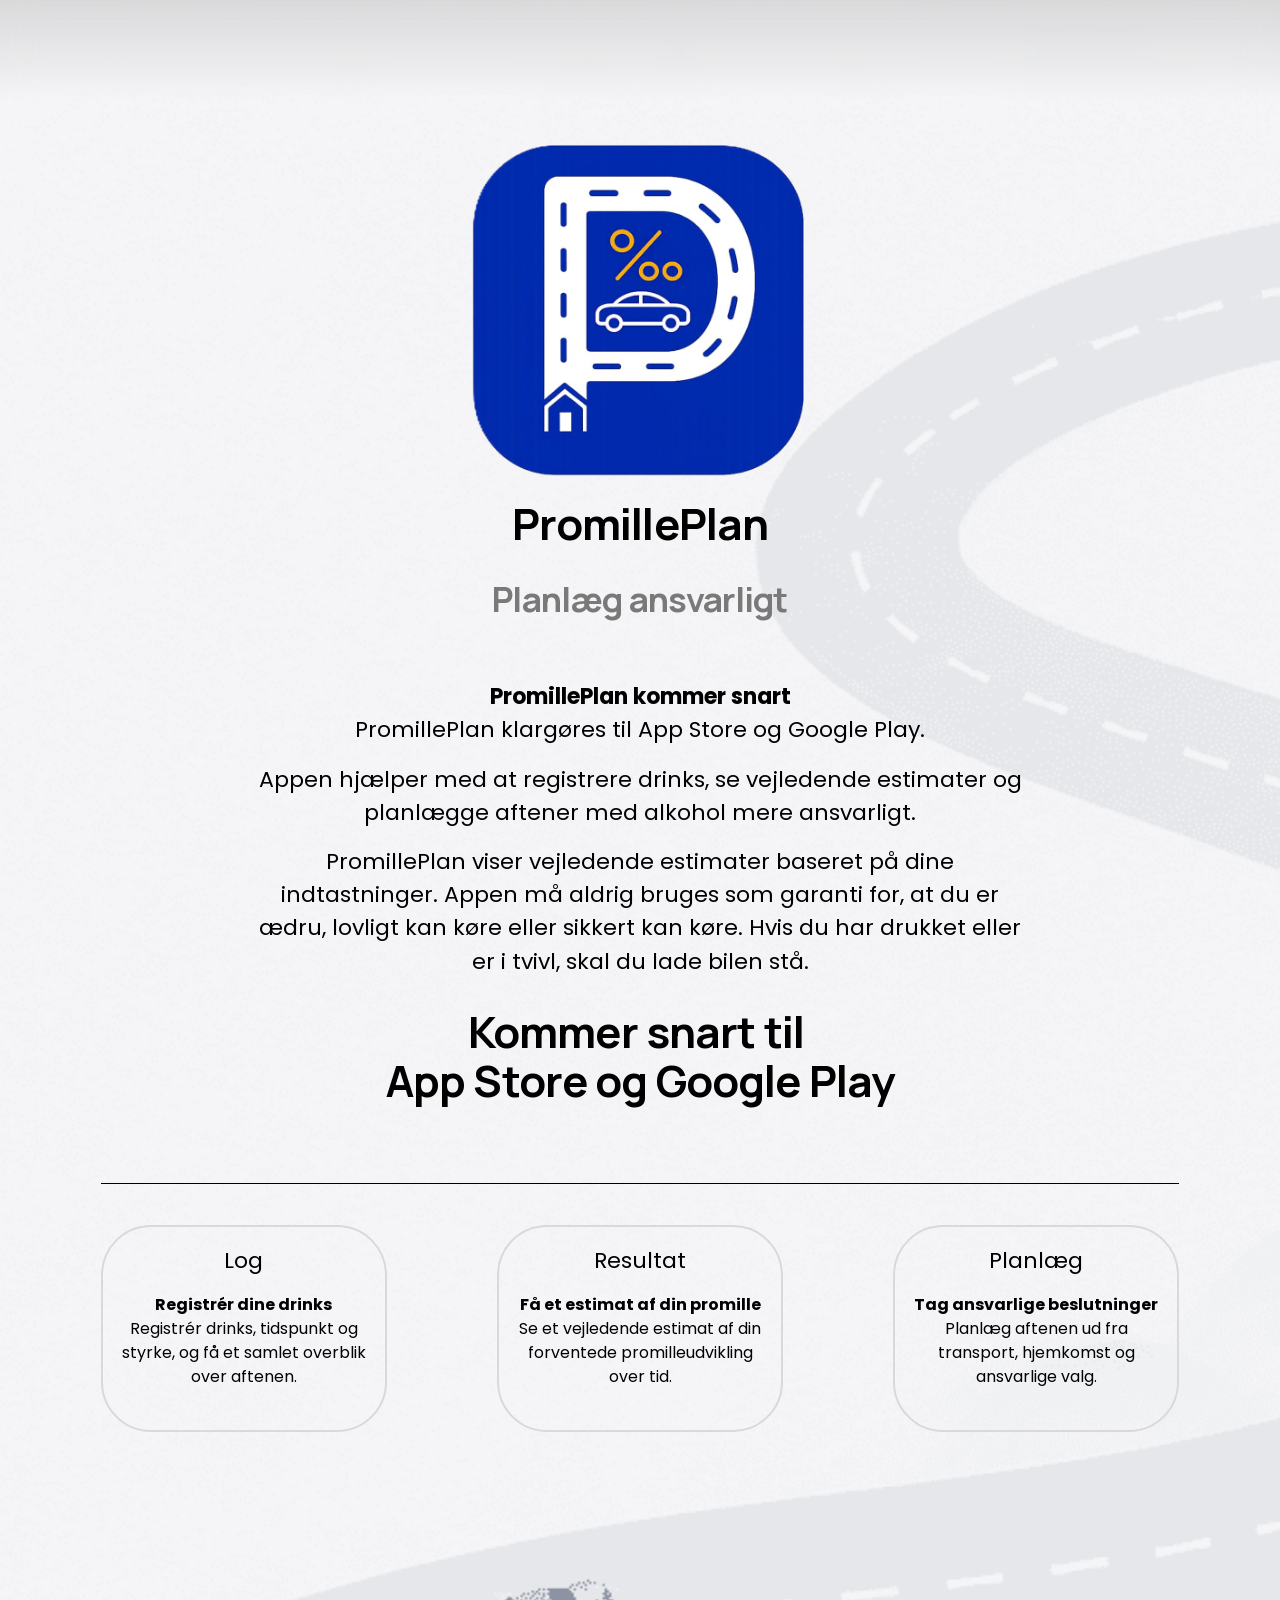
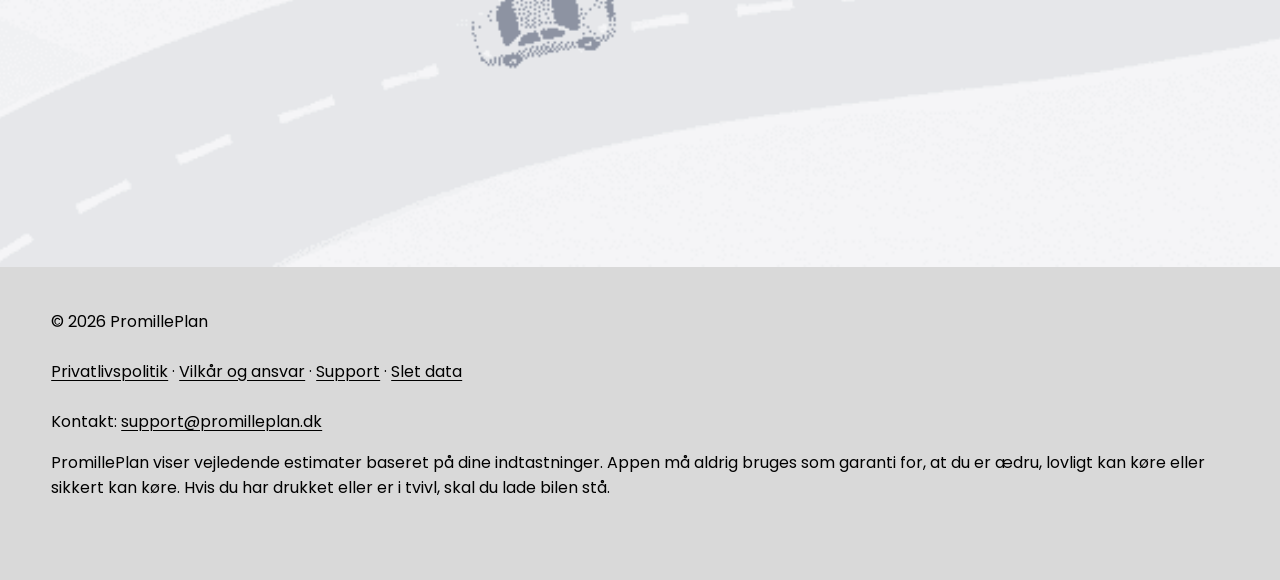
==== forside/index.html @ d54e52dd "Statisk kopi af promilleplan.dk (Squarespace) til GitHub Pages Co-Authored-By: Claude Sonnet 5 <nore" ====
<!doctype html>
<html xmlns:og="http://opengraphprotocol.org/schema/" xmlns:fb="http://www.facebook.com/2008/fbml" lang="da-DK"  >
  <head>
    <meta http-equiv="X-UA-Compatible" content="IE=edge,chrome=1">
    <meta name="viewport" content="width=device-width, initial-scale=1">
    <!-- This is Squarespace. --><!-- calliope-icosahedron-nxax -->
<base href="">
<meta charset="utf-8" />
<title>PromillePlan</title>
<meta http-equiv="Accept-CH" content="Sec-CH-UA-Platform-Version, Sec-CH-UA-Model" /><link rel="icon" type="image/x-icon" media="(prefers-color-scheme: light)" href="../assets/images.squarespace-cdn.com/content/v1/6a412da65e159f7821be92b2/8ec308a2-b06e-42ce-bbc1-3243c760736d/favicon.ico"/>
<link rel="icon" type="image/x-icon" media="(prefers-color-scheme: dark)" href="../assets/images.squarespace-cdn.com/content/v1/6a412da65e159f7821be92b2/ee62ee7a-fdd7-45d1-b3bc-fefd4c11fba3/favicon.ico"/>
<link rel="canonical" href="https://promilleplan.dk"/>
<meta property="og:site_name" content="PromillePlan"/>
<meta property="og:title" content="PromillePlan"/>
<meta property="og:url" content="https://promilleplan.dk"/>
<meta property="og:type" content="website"/>
<meta property="og:image" content="../assets/static1.squarespace.com/static/6a412da65e159f7821be92b2/t/6a4bfb778d2fcd29fa2333ba/1783364471261/d97d319b-d6d3-41fd-9373-8e34f8f935ba__format-1500w.jpeg"/>
<meta property="og:image:width" content="1500"/>
<meta property="og:image:height" content="1000"/>
<meta itemprop="name" content="PromillePlan"/>
<meta itemprop="url" content="https://promilleplan.dk"/>
<meta itemprop="thumbnailUrl" content="../assets/static1.squarespace.com/static/6a412da65e159f7821be92b2/t/6a4bfb778d2fcd29fa2333ba/1783364471261/d97d319b-d6d3-41fd-9373-8e34f8f935ba__format-1500w.jpeg"/>
<link rel="image_src" href="../assets/static1.squarespace.com/static/6a412da65e159f7821be92b2/t/6a4bfb778d2fcd29fa2333ba/1783364471261/d97d319b-d6d3-41fd-9373-8e34f8f935ba__format-1500w.jpeg" />
<meta itemprop="image" content="../assets/static1.squarespace.com/static/6a412da65e159f7821be92b2/t/6a4bfb778d2fcd29fa2333ba/1783364471261/d97d319b-d6d3-41fd-9373-8e34f8f935ba__format-1500w.jpeg"/>
<meta name="twitter:title" content="PromillePlan"/>
<meta name="twitter:image" content="../assets/static1.squarespace.com/static/6a412da65e159f7821be92b2/t/6a4bfb778d2fcd29fa2333ba/1783364471261/d97d319b-d6d3-41fd-9373-8e34f8f935ba__format-1500w.jpeg"/>
<meta name="twitter:url" content="https://promilleplan.dk"/>
<meta name="twitter:card" content="summary"/>
<meta name="description" content="" />
<link rel="preconnect" href="https://images.squarespace-cdn.com">
<link rel="preconnect" href="https://file.squarespace-cdn.com" crossorigin>
<style data-sqsp-font-ids="6a3139e4691a2d058d1a1be6,6a3137d3494e3c6626e63abc">
/* latin-ext */
@font-face {
  font-family: 'Poppins';
  font-style: italic;
  font-weight: 400;
  font-display: swap;
  src: url('../assets/file.squarespace-cdn.com/content/v2/namespaces/fonts/libraries/sqsp/assets/28866714-3a03-4fde-b82e-bcffd944752e/latin-ext.woff2') format('woff2');
  unicode-range: U+0100-02BA, U+02BD-02C5, U+02C7-02CC, U+02CE-02D7, U+02DD-02FF, U+0304, U+0308, U+0329, U+1D00-1DBF, U+1E00-1E9F, U+1EF2-1EFF, U+2020, U+20A0-20AB, U+20AD-20C0, U+2113, U+2C60-2C7F, U+A720-A7FF;
}
/* latin */
@font-face {
  font-family: 'Poppins';
  font-style: italic;
  font-weight: 400;
  font-display: swap;
  src: url('../assets/file.squarespace-cdn.com/content/v2/namespaces/fonts/libraries/sqsp/assets/ab6b1da4-72e3-4abf-a176-e7a8a24b53d1/latin.woff2') format('woff2');
  unicode-range: U+0000-00FF, U+0131, U+0152-0153, U+02BB-02BC, U+02C6, U+02DA, U+02DC, U+0304, U+0308, U+0329, U+2000-206F, U+20AC, U+2122, U+2191, U+2193, U+2212, U+2215, U+FEFF, U+FFFD;
}
/* devanagari */
@font-face {
  font-family: 'Poppins';
  font-style: italic;
  font-weight: 400;
  font-display: swap;
  src: url('../assets/file.squarespace-cdn.com/content/v2/namespaces/fonts/libraries/sqsp/assets/7d30df3b-ed0a-4cdd-824a-b3c7e5e49f0d/devanagari.woff2') format('woff2');
  unicode-range: U+0900-097F, U+1CD0-1CF9, U+200C-200D, U+20A8, U+20B9, U+20F0, U+25CC, U+A830-A839, U+A8E0-A8FF, U+11B00-11B09;
}
/* latin-ext */
@font-face {
  font-family: 'Poppins';
  font-style: normal;
  font-weight: 400;
  font-display: swap;
  src: url('../assets/file.squarespace-cdn.com/content/v2/namespaces/fonts/libraries/sqsp/assets/d03c0883-8248-47bf-9fa3-437f8474b0b7/latin-ext.woff2') format('woff2');
  unicode-range: U+0100-02BA, U+02BD-02C5, U+02C7-02CC, U+02CE-02D7, U+02DD-02FF, U+0304, U+0308, U+0329, U+1D00-1DBF, U+1E00-1E9F, U+1EF2-1EFF, U+2020, U+20A0-20AB, U+20AD-20C0, U+2113, U+2C60-2C7F, U+A720-A7FF;
}
/* latin */
@font-face {
  font-family: 'Poppins';
  font-style: normal;
  font-weight: 400;
  font-display: swap;
  src: url('../assets/file.squarespace-cdn.com/content/v2/namespaces/fonts/libraries/sqsp/assets/da0c3c0d-458f-46e2-9c64-bac004d4e8c1/latin.woff2') format('woff2');
  unicode-range: U+0000-00FF, U+0131, U+0152-0153, U+02BB-02BC, U+02C6, U+02DA, U+02DC, U+0304, U+0308, U+0329, U+2000-206F, U+20AC, U+2122, U+2191, U+2193, U+2212, U+2215, U+FEFF, U+FFFD;
}
/* devanagari */
@font-face {
  font-family: 'Poppins';
  font-style: normal;
  font-weight: 400;
  font-display: swap;
  src: url('../assets/file.squarespace-cdn.com/content/v2/namespaces/fonts/libraries/sqsp/assets/7050a57e-968a-4317-a487-11e4374878d9/devanagari.woff2') format('woff2');
  unicode-range: U+0900-097F, U+1CD0-1CF9, U+200C-200D, U+20A8, U+20B9, U+20F0, U+25CC, U+A830-A839, U+A8E0-A8FF, U+11B00-11B09;
}
/* latin */
@font-face {
  font-family: 'Manrope';
  font-style: normal;
  font-weight: 500;
  font-display: swap;
  src: url('../assets/file.squarespace-cdn.com/content/v2/namespaces/fonts/libraries/sqsp/assets/01320e30-4bf6-4eca-8ac6-768b9927c6a9/latin.woff2') format('woff2');
  unicode-range: U+0000-00FF, U+0131, U+0152-0153, U+02BB-02BC, U+02C6, U+02DA, U+02DC, U+0304, U+0308, U+0329, U+2000-206F, U+20AC, U+2122, U+2191, U+2193, U+2212, U+2215, U+FEFF, U+FFFD;
}
/* vietnamese */
@font-face {
  font-family: 'Manrope';
  font-style: normal;
  font-weight: 500;
  font-display: swap;
  src: url('../assets/file.squarespace-cdn.com/content/v2/namespaces/fonts/libraries/sqsp/assets/c240fcf3-5690-4097-9cd6-2295e481d559/vietnamese.woff2') format('woff2');
  unicode-range: U+0102-0103, U+0110-0111, U+0128-0129, U+0168-0169, U+01A0-01A1, U+01AF-01B0, U+0300-0301, U+0303-0304, U+0308-0309, U+0323, U+0329, U+1EA0-1EF9, U+20AB;
}
/* cyrillic-ext */
@font-face {
  font-family: 'Manrope';
  font-style: normal;
  font-weight: 500;
  font-display: swap;
  src: url('../assets/file.squarespace-cdn.com/content/v2/namespaces/fonts/libraries/sqsp/assets/09a2c607-fe28-425b-aa2d-9a7b64daff39/cyrillic-ext.woff2') format('woff2');
  unicode-range: U+0460-052F, U+1C80-1C8A, U+20B4, U+2DE0-2DFF, U+A640-A69F, U+FE2E-FE2F;
}
/* greek */
@font-face {
  font-family: 'Manrope';
  font-style: normal;
  font-weight: 500;
  font-display: swap;
  src: url('../assets/file.squarespace-cdn.com/content/v2/namespaces/fonts/libraries/sqsp/assets/58939b86-e6d5-481e-a361-5e62b8be01c1/greek.woff2') format('woff2');
  unicode-range: U+0370-0377, U+037A-037F, U+0384-038A, U+038C, U+038E-03A1, U+03A3-03FF;
}
/* cyrillic */
@font-face {
  font-family: 'Manrope';
  font-style: normal;
  font-weight: 500;
  font-display: swap;
  src: url('../assets/file.squarespace-cdn.com/content/v2/namespaces/fonts/libraries/sqsp/assets/494faa42-b773-4ba6-9b8d-9b37842713ca/cyrillic.woff2') format('woff2');
  unicode-range: U+0301, U+0400-045F, U+0490-0491, U+04B0-04B1, U+2116;
}
/* latin-ext */
@font-face {
  font-family: 'Manrope';
  font-style: normal;
  font-weight: 500;
  font-display: swap;
  src: url('../assets/file.squarespace-cdn.com/content/v2/namespaces/fonts/libraries/sqsp/assets/0d5f4812-4d7d-4576-9468-aaee1fd4be34/latin-ext.woff2') format('woff2');
  unicode-range: U+0100-02BA, U+02BD-02C5, U+02C7-02CC, U+02CE-02D7, U+02DD-02FF, U+0304, U+0308, U+0329, U+1D00-1DBF, U+1E00-1E9F, U+1EF2-1EFF, U+2020, U+20A0-20AB, U+20AD-20C0, U+2113, U+2C60-2C7F, U+A720-A7FF;
}
/* latin */
@font-face {
  font-family: 'Poppins';
  font-style: normal;
  font-weight: 700;
  font-display: swap;
  src: url('../assets/file.squarespace-cdn.com/content/v2/namespaces/fonts/libraries/sqsp/assets/95402d3d-cf4f-4ff3-b652-fa1bddbe79de/latin.woff2') format('woff2');
  unicode-range: U+0000-00FF, U+0131, U+0152-0153, U+02BB-02BC, U+02C6, U+02DA, U+02DC, U+0304, U+0308, U+0329, U+2000-206F, U+20AC, U+2122, U+2191, U+2193, U+2212, U+2215, U+FEFF, U+FFFD;
}
/* devanagari */
@font-face {
  font-family: 'Poppins';
  font-style: normal;
  font-weight: 700;
  font-display: swap;
  src: url('../assets/file.squarespace-cdn.com/content/v2/namespaces/fonts/libraries/sqsp/assets/31f2dfaf-de1e-40ab-ac18-8641e6ac98d0/devanagari.woff2') format('woff2');
  unicode-range: U+0900-097F, U+1CD0-1CF9, U+200C-200D, U+20A8, U+20B9, U+20F0, U+25CC, U+A830-A839, U+A8E0-A8FF, U+11B00-11B09;
}
/* latin-ext */
@font-face {
  font-family: 'Poppins';
  font-style: normal;
  font-weight: 700;
  font-display: swap;
  src: url('../assets/file.squarespace-cdn.com/content/v2/namespaces/fonts/libraries/sqsp/assets/ab5cf469-e78c-4791-92a2-a2e360e24c1d/latin-ext.woff2') format('woff2');
  unicode-range: U+0100-02BA, U+02BD-02C5, U+02C7-02CC, U+02CE-02D7, U+02DD-02FF, U+0304, U+0308, U+0329, U+1D00-1DBF, U+1E00-1E9F, U+1EF2-1EFF, U+2020, U+20A0-20AB, U+20AD-20C0, U+2113, U+2C60-2C7F, U+A720-A7FF;
}
/* cyrillic-ext */
@font-face {
  font-family: 'Manrope';
  font-style: normal;
  font-weight: 700;
  font-display: swap;
  src: url('../assets/file.squarespace-cdn.com/content/v2/namespaces/fonts/libraries/sqsp/assets/1ea04a7d-9d50-40eb-8889-89e7a997c48b/cyrillic-ext.woff2') format('woff2');
  unicode-range: U+0460-052F, U+1C80-1C8A, U+20B4, U+2DE0-2DFF, U+A640-A69F, U+FE2E-FE2F;
}
/* greek */
@font-face {
  font-family: 'Manrope';
  font-style: normal;
  font-weight: 700;
  font-display: swap;
  src: url('../assets/file.squarespace-cdn.com/content/v2/namespaces/fonts/libraries/sqsp/assets/0f0515d8-7fda-4fb7-9750-d5d8ee499e38/greek.woff2') format('woff2');
  unicode-range: U+0370-0377, U+037A-037F, U+0384-038A, U+038C, U+038E-03A1, U+03A3-03FF;
}
/* cyrillic */
@font-face {
  font-family: 'Manrope';
  font-style: normal;
  font-weight: 700;
  font-display: swap;
  src: url('../assets/file.squarespace-cdn.com/content/v2/namespaces/fonts/libraries/sqsp/assets/66dde975-4bb9-47c1-8f6b-2220cf3bb06d/cyrillic.woff2') format('woff2');
  unicode-range: U+0301, U+0400-045F, U+0490-0491, U+04B0-04B1, U+2116;
}
/* latin */
@font-face {
  font-family: 'Manrope';
  font-style: normal;
  font-weight: 700;
  font-display: swap;
  src: url('../assets/file.squarespace-cdn.com/content/v2/namespaces/fonts/libraries/sqsp/assets/99dd7d2a-e2aa-4dc5-a25f-1bab59dfff1a/latin.woff2') format('woff2');
  unicode-range: U+0000-00FF, U+0131, U+0152-0153, U+02BB-02BC, U+02C6, U+02DA, U+02DC, U+0304, U+0308, U+0329, U+2000-206F, U+20AC, U+2122, U+2191, U+2193, U+2212, U+2215, U+FEFF, U+FFFD;
}
/* latin-ext */
@font-face {
  font-family: 'Manrope';
  font-style: normal;
  font-weight: 700;
  font-display: swap;
  src: url('../assets/file.squarespace-cdn.com/content/v2/namespaces/fonts/libraries/sqsp/assets/33d80dff-9844-4e8d-a1fc-63c9a3323a8c/latin-ext.woff2') format('woff2');
  unicode-range: U+0100-02BA, U+02BD-02C5, U+02C7-02CC, U+02CE-02D7, U+02DD-02FF, U+0304, U+0308, U+0329, U+1D00-1DBF, U+1E00-1E9F, U+1EF2-1EFF, U+2020, U+20A0-20AB, U+20AD-20C0, U+2113, U+2C60-2C7F, U+A720-A7FF;
}
/* vietnamese */
@font-face {
  font-family: 'Manrope';
  font-style: normal;
  font-weight: 700;
  font-display: swap;
  src: url('../assets/file.squarespace-cdn.com/content/v2/namespaces/fonts/libraries/sqsp/assets/51449cd1-6c79-4f03-94fc-5feecddf74ee/vietnamese.woff2') format('woff2');
  unicode-range: U+0102-0103, U+0110-0111, U+0128-0129, U+0168-0169, U+01A0-01A1, U+01AF-01B0, U+0300-0301, U+0303-0304, U+0308-0309, U+0323, U+0329, U+1EA0-1EF9, U+20AB;
}
/* latin-ext */
@font-face {
  font-family: 'Poppins';
  font-style: italic;
  font-weight: 700;
  font-display: swap;
  src: url('../assets/file.squarespace-cdn.com/content/v2/namespaces/fonts/libraries/sqsp/assets/e5441b3f-475c-4dd0-815e-d1493a6eef24/latin-ext.woff2') format('woff2');
  unicode-range: U+0100-02BA, U+02BD-02C5, U+02C7-02CC, U+02CE-02D7, U+02DD-02FF, U+0304, U+0308, U+0329, U+1D00-1DBF, U+1E00-1E9F, U+1EF2-1EFF, U+2020, U+20A0-20AB, U+20AD-20C0, U+2113, U+2C60-2C7F, U+A720-A7FF;
}
/* devanagari */
@font-face {
  font-family: 'Poppins';
  font-style: italic;
  font-weight: 700;
  font-display: swap;
  src: url('../assets/file.squarespace-cdn.com/content/v2/namespaces/fonts/libraries/sqsp/assets/e364ec28-4783-442b-b46f-59d33a99dd2c/devanagari.woff2') format('woff2');
  unicode-range: U+0900-097F, U+1CD0-1CF9, U+200C-200D, U+20A8, U+20B9, U+20F0, U+25CC, U+A830-A839, U+A8E0-A8FF, U+11B00-11B09;
}
/* latin */
@font-face {
  font-family: 'Poppins';
  font-style: italic;
  font-weight: 700;
  font-display: swap;
  src: url('../assets/file.squarespace-cdn.com/content/v2/namespaces/fonts/libraries/sqsp/assets/67451c8f-d5ad-40d0-a48b-1e842ade5679/latin.woff2') format('woff2');
  unicode-range: U+0000-00FF, U+0131, U+0152-0153, U+02BB-02BC, U+02C6, U+02DA, U+02DC, U+0304, U+0308, U+0329, U+2000-206F, U+20AC, U+2122, U+2191, U+2193, U+2212, U+2215, U+FEFF, U+FFFD;
}
</style><script type="text/javascript" crossorigin="anonymous" defer="true" nomodule="nomodule" src="../assets/assets.squarespace.com/_sqs/polyfiller/1.6/legacy.js"></script>
<script type="text/javascript" crossorigin="anonymous" defer="true" src="../assets/assets.squarespace.com/_sqs/polyfiller/1.6/modern.js"></script>
<script data-name="static-context">Static = window.Static || {}; Static.SQUARESPACE_CONTEXT = {"betaFeatureFlags":["scripts_defer","nested_categories","i18n_beta_website_locales","marketing_landing_page","enable_modernized_standalone_pages","supports_versioned_template_assets","campaigns_new_image_layout_picker","marketing_automations","output_template_css_assets","modernized-pdp-m2-enabled","campaigns_table_v2","commerce_product_payment_plan_editing","campaigns_import_discounts","contacts_and_campaigns_redesign","enable_form_submission_trigger","new_stacked_index","enable_modernized_pdp_m3_layout_ux","enable_modernized_pdp_m3_fluid","override_block_styles","campaigns_discount_section_in_automations","campaigns_merch_state","enable_modernized_standalone_pages_kill_switch","sms-campaigns","member_areas_feature","campaigns_thumbnail_layout","campaigns_discount_section_in_blasts"],"facebookAppId":"314192535267336","facebookApiVersion":"v6.0","rollups":{"squarespace-announcement-bar":{"js":"../assets/assets.squarespace.com/universal/scripts-compressed/announcement-bar-9b90c64d0b162b05-min.da-DK.js"},"squarespace-audio-player":{"css":"../assets/assets.squarespace.com/universal/styles-compressed/audio-player-b05f5197a871c566-min.da-DK.css","js":"../assets/assets.squarespace.com/universal/scripts-compressed/audio-player-9a6fd1cb2888d75c-min.da-DK.js"},"squarespace-blog-collection-list":{"css":"../assets/assets.squarespace.com/universal/styles-compressed/blog-collection-list-b4046463b72f34e2-min.da-DK.css","js":"../assets/assets.squarespace.com/universal/scripts-compressed/blog-collection-list-550fc528a82e4900-min.da-DK.js"},"squarespace-calendar-block-renderer":{"css":"../assets/assets.squarespace.com/universal/styles-compressed/calendar-block-renderer-c3fef2a497c8e56b-min.da-DK.css","js":"../assets/assets.squarespace.com/universal/scripts-compressed/calendar-block-renderer-001eb0206de21bac-min.da-DK.js"},"squarespace-chartjs-helpers":{"css":"../assets/assets.squarespace.com/universal/styles-compressed/chartjs-helpers-96b256171ee039c1-min.da-DK.css","js":"../assets/assets.squarespace.com/universal/scripts-compressed/chartjs-helpers-691f8e2893c79f05-min.da-DK.js"},"squarespace-comments":{"css":"../assets/assets.squarespace.com/universal/styles-compressed/comments-f36c39371f994cfe-min.da-DK.css","js":"../assets/assets.squarespace.com/universal/scripts-compressed/comments-ed1e1416a490ad43-min.da-DK.js"},"squarespace-custom-css-popup":{"css":"../assets/assets.squarespace.com/universal/styles-compressed/custom-css-popup-9779773fdd0c1f90-min.da-DK.css","js":"../assets/assets.squarespace.com/universal/scripts-compressed/custom-css-popup-94a1d9d7cdd8b666-min.da-DK.js"},"squarespace-dialog":{"css":"../assets/assets.squarespace.com/universal/styles-compressed/dialog-86aacd645d83874c-min.da-DK.css","js":"../assets/assets.squarespace.com/universal/scripts-compressed/dialog-81088b7430f275c0-min.da-DK.js"},"squarespace-events-collection":{"css":"../assets/assets.squarespace.com/universal/styles-compressed/events-collection-c3fef2a497c8e56b-min.da-DK.css","js":"../assets/assets.squarespace.com/universal/scripts-compressed/events-collection-989f35c413fd76f0-min.da-DK.js"},"squarespace-form-rendering-utils":{"js":"../assets/assets.squarespace.com/universal/scripts-compressed/form-rendering-utils-0fffa06f2e25edbb-min.da-DK.js"},"squarespace-forms":{"css":"../assets/assets.squarespace.com/universal/styles-compressed/forms-0afd3c6ac30bbab1-min.da-DK.css","js":"../assets/assets.squarespace.com/universal/scripts-compressed/forms-3a6416a77abd470a-min.da-DK.js"},"squarespace-gallery-collection-list":{"css":"../assets/assets.squarespace.com/universal/styles-compressed/gallery-collection-list-b4046463b72f34e2-min.da-DK.css","js":"../assets/assets.squarespace.com/universal/scripts-compressed/gallery-collection-list-9ac59c0bf47d9cbe-min.da-DK.js"},"squarespace-image-zoom":{"css":"../assets/assets.squarespace.com/universal/styles-compressed/image-zoom-b4046463b72f34e2-min.da-DK.css","js":"../assets/assets.squarespace.com/universal/scripts-compressed/image-zoom-f570524ecfca447a-min.da-DK.js"},"squarespace-pinterest":{"css":"../assets/assets.squarespace.com/universal/styles-compressed/pinterest-b4046463b72f34e2-min.da-DK.css","js":"../assets/assets.squarespace.com/universal/scripts-compressed/pinterest-1f2c96f3856b6bdf-min.da-DK.js"},"squarespace-popup-overlay":{"css":"../assets/assets.squarespace.com/universal/styles-compressed/popup-overlay-b742b752f5880972-min.da-DK.css","js":"../assets/assets.squarespace.com/universal/scripts-compressed/popup-overlay-5f2d15603447976c-min.da-DK.js"},"squarespace-product-quick-view":{"css":"../assets/assets.squarespace.com/universal/styles-compressed/product-quick-view-0afd3c6ac30bbab1-min.da-DK.css","js":"../assets/assets.squarespace.com/universal/scripts-compressed/product-quick-view-90bd4c86632e874f-min.da-DK.js"},"squarespace-products-collection-item-v2":{"css":"../assets/assets.squarespace.com/universal/styles-compressed/products-collection-item-v2-b4046463b72f34e2-min.da-DK.css","js":"../assets/assets.squarespace.com/universal/scripts-compressed/products-collection-item-v2-7c421f5a06cba07d-min.da-DK.js"},"squarespace-products-collection-list-v2":{"css":"../assets/assets.squarespace.com/universal/styles-compressed/products-collection-list-v2-b4046463b72f34e2-min.da-DK.css","js":"../assets/assets.squarespace.com/universal/scripts-compressed/products-collection-list-v2-3c4190a4584371d5-min.da-DK.js"},"squarespace-search-page":{"css":"../assets/assets.squarespace.com/universal/styles-compressed/search-page-90a67fc09b9b32c6-min.da-DK.css","js":"../assets/assets.squarespace.com/universal/scripts-compressed/search-page-297bea81eae764c3-min.da-DK.js"},"squarespace-search-preview":{"js":"../assets/assets.squarespace.com/universal/scripts-compressed/search-preview-7ac002480f44af3d-min.da-DK.js"},"squarespace-simple-liking":{"css":"../assets/assets.squarespace.com/universal/styles-compressed/simple-liking-701bf8bbc05ec6aa-min.da-DK.css","js":"../assets/assets.squarespace.com/universal/scripts-compressed/simple-liking-0f3ee7e792fb7293-min.da-DK.js"},"squarespace-social-buttons":{"css":"../assets/assets.squarespace.com/universal/styles-compressed/social-buttons-95032e5fa98e47a5-min.da-DK.css","js":"../assets/assets.squarespace.com/universal/scripts-compressed/social-buttons-011c2cd6a4db3a13-min.da-DK.js"},"squarespace-tourdates":{"css":"../assets/assets.squarespace.com/universal/styles-compressed/tourdates-b4046463b72f34e2-min.da-DK.css","js":"../assets/assets.squarespace.com/universal/scripts-compressed/tourdates-7c46c69f204e63d7-min.da-DK.js"},"squarespace-website-overlays-manager":{"css":"../assets/assets.squarespace.com/universal/styles-compressed/website-overlays-manager-07ea5a4e004e6710-min.da-DK.css","js":"../assets/assets.squarespace.com/universal/scripts-compressed/website-overlays-manager-bbfc07041fdf1ccc-min.da-DK.js"}},"pageType":2,"website":{"id":"6a412da65e159f7821be92b2","captchaSettings":{"enabledForDonations":false},"cloneable":false,"contentModifiedOn":1789902562398,"formattingLocale":"da-DK","fullSiteTitle":"PromillePlan","identifier":"calliope-icosahedron-nxax","imageMetadataProcessingEnabled":false,"isHstsEnabled":true,"language":"da-DK","logoImageId":"6a4bfbab93a7f2321c79fc8a","mobileLogoImageId":"6a4bfbbfb297df1af687c0b3","primaryDomain":"promilleplan.dk","screenshotId":"aa786fa0fcad5a704d915fee29dacdb4d4eeb3c10dc10669d946aafad67a23a6","shareButtonOptions":{"1":true,"3":true,"2":true,"7":true,"8":true,"6":true,"4":true},"showOwnerLogin":false,"siteDescription":"","siteStatus":{},"siteTitle":"PromillePlan","socialLogoImageId":"6a4bf975b4a86424f7d82460","sslSetting":3,"timeZone":"Europe/Copenhagen","translationLocale":"da-DK","typekitId":"","websiteType":4,"statsMigrated":false,"authenticUrl":"https://promilleplan.dk","baseUrl":"https://promilleplan.dk","internalUrl":"https://calliope-icosahedron-nxax.squarespace.com","logoImageUrl":"../assets/images.squarespace-cdn.com/content/v1/6a412da65e159f7821be92b2/373ecef2-a277-4cb0-a7d6-ffd4bd289a40/Billede1.png","machineTimeZoneOffset":7200000,"mobileLogoImageUrl":"../assets/images.squarespace-cdn.com/content/v1/6a412da65e159f7821be92b2/6f772c23-8ebd-4070-a0dd-66b4ba3a32bf/Billede1.png","socialAccounts":[{"serviceId":64,"screenname":"Instagram","addedOn":1783364258668,"profileUrl":"http://instagram.com/squarespace","iconEnabled":true,"serviceName":"instagram-unauth"},{"serviceId":62,"screenname":"Twitter","addedOn":1783364258670,"profileUrl":"http://twitter.com/squarespace","iconEnabled":true,"serviceName":"twitter-unauth"},{"serviceId":60,"screenname":"Facebook","addedOn":1783364258666,"profileUrl":"http://facebook.com/squarespace","iconEnabled":true,"serviceName":"facebook-unauth"}],"socialLogoImageUrl":"../assets/images.squarespace-cdn.com/content/v1/6a412da65e159f7821be92b2/9886accb-a905-4bd6-a69f-ba4462f415a5/d97d319b-d6d3-41fd-9373-8e34f8f935ba.jpeg","timeZoneAbbr":"CEST","timeZoneOffset":7200000},"websiteSettings":{"id":"6a412da65e159f7821be92b5","websiteId":"6a412da65e159f7821be92b2","subjects":[],"country":"DK","state":"","simpleLikingEnabled":true,"popupOverlaySettings":{"style":1,"enabledPages":[]},"commentLikesAllowed":true,"commentAnonAllowed":true,"commentThreaded":true,"commentApprovalRequired":false,"commentAvatarsOn":true,"commentSortType":2,"commentFlagThreshold":0,"commentFlagsAllowed":true,"commentEnableByDefault":true,"commentDisableAfterDaysDefault":0,"disqusShortname":"","commentsEnabled":false,"storeSettings":{"returnPolicy":null,"termsOfService":null,"privacyPolicy":null,"expressCheckout":false,"continueShoppingLinkUrl":"/","useLightCart":false,"showNoteField":false,"shippingCountryDefaultValue":"US","billToShippingDefaultValue":false,"showShippingPhoneNumber":true,"isShippingPhoneRequired":false,"showBillingPhoneNumber":true,"isBillingPhoneRequired":false,"currenciesSupported":["USD","CAD","GBP","AUD","EUR","CHF","NOK","SEK","DKK","NZD","SGD","MXN","HKD","CZK","ILS","MYR","RUB","PHP","PLN","THB","BRL","ARS","COP","IDR","INR","JPY","ZAR","KRW"],"defaultCurrency":"USD","selectedCurrency":"DKK","measurementStandard":1,"showCustomCheckoutForm":false,"checkoutPageMarketingOptInEnabled":true,"enableMailingListOptInByDefault":false,"sameAsRetailLocation":false,"merchandisingSettings":{"scarcityEnabledOnProductItems":false,"scarcityEnabledOnProductBlocks":false,"scarcityMessageType":"DEFAULT_SCARCITY_MESSAGE","scarcityThreshold":10,"multipleQuantityAllowedForServices":true,"restockNotificationsEnabled":false,"restockNotificationsMailingListSignUpEnabled":false,"relatedProductsEnabled":false,"relatedProductsOrdering":"random","soldOutVariantsDropdownDisabled":false,"productComposerOptedIn":false,"productComposerABTestOptedOut":false,"productReviewsEnabled":false},"minimumOrderSubtotalEnabled":false,"minimumOrderSubtotal":{"currency":"DKK","value":"0.00"},"addToCartConfirmationType":2,"isLive":false,"multipleQuantityAllowedForServices":true},"useEscapeKeyToLogin":false,"ssBadgeType":1,"ssBadgePosition":4,"ssBadgeVisibility":1,"ssBadgeDevices":1,"pinterestOverlayOptions":{"mode":"disabled"},"userAccountsSettings":{"loginAllowed":true,"signupAllowed":true}},"cookieSettings":{"isCookieBannerEnabled":false,"isRestrictiveCookiePolicyEnabled":false,"cookieBannerText":"","cookieBannerTheme":"","cookieBannerVariant":"","cookieBannerPosition":"","cookieBannerCtaVariant":"","cookieBannerCtaText":"","cookieBannerAcceptType":"OPT_IN","cookieBannerOptOutCtaText":"","cookieBannerHasOptOut":false,"cookieBannerHasManageCookies":true,"cookieBannerManageCookiesLabel":"","cookieBannerSavedPreferencesText":"","cookieBannerSavedPreferencesLayout":"PILL"},"websiteCloneable":false,"collection":{"title":"Forside","id":"6a412da65e159f7821be92c9","fullUrl":"/","type":10,"permissionType":1},"subscribed":false,"appDomain":"squarespace.com","templateTweakable":true,"tweakJSON":{"form-use-theme-colors":"true","header-logo-height":"71px","header-mobile-logo-max-height":"39px","header-vert-padding":"1.1vw","header-width":"Full","maxPageWidth":"1200px","mobile-header-vert-padding":"6vw","pagePadding":"4vw","tweak-blog-alternating-side-by-side-image-aspect-ratio":"1:1 Square","tweak-blog-alternating-side-by-side-image-spacing":"6%","tweak-blog-alternating-side-by-side-meta-spacing":"20px","tweak-blog-alternating-side-by-side-primary-meta":"Categories","tweak-blog-alternating-side-by-side-read-more-spacing":"20px","tweak-blog-alternating-side-by-side-secondary-meta":"Date","tweak-blog-basic-grid-columns":"2","tweak-blog-basic-grid-image-aspect-ratio":"3:2 Standard","tweak-blog-basic-grid-image-spacing":"20px","tweak-blog-basic-grid-meta-spacing":"10px","tweak-blog-basic-grid-primary-meta":"Date","tweak-blog-basic-grid-read-more-spacing":"20px","tweak-blog-basic-grid-secondary-meta":"Categories","tweak-blog-item-custom-width":"75","tweak-blog-item-show-author-profile":"false","tweak-blog-item-width":"Medium","tweak-blog-masonry-columns":"2","tweak-blog-masonry-horizontal-spacing":"30px","tweak-blog-masonry-image-spacing":"20px","tweak-blog-masonry-meta-spacing":"20px","tweak-blog-masonry-primary-meta":"Categories","tweak-blog-masonry-read-more-spacing":"20px","tweak-blog-masonry-secondary-meta":"Date","tweak-blog-masonry-vertical-spacing":"30px","tweak-blog-side-by-side-image-aspect-ratio":"1:1 Square","tweak-blog-side-by-side-image-spacing":"6%","tweak-blog-side-by-side-meta-spacing":"20px","tweak-blog-side-by-side-primary-meta":"Categories","tweak-blog-side-by-side-read-more-spacing":"20px","tweak-blog-side-by-side-secondary-meta":"Date","tweak-blog-single-column-image-spacing":"50px","tweak-blog-single-column-meta-spacing":"0px","tweak-blog-single-column-primary-meta":"Date","tweak-blog-single-column-read-more-spacing":"0px","tweak-blog-single-column-secondary-meta":"Categories","tweak-events-stacked-show-thumbnails":"true","tweak-events-stacked-thumbnail-size":"3:2 Standard","tweak-fixed-header":"false","tweak-fixed-header-style":"Basic","tweak-global-animations-animation-curve":"ease","tweak-global-animations-animation-delay":"0.1s","tweak-global-animations-animation-duration":"0.1s","tweak-global-animations-animation-style":"fade","tweak-global-animations-animation-type":"none","tweak-global-animations-complexity-level":"detailed","tweak-global-animations-enabled":"false","tweak-portfolio-grid-basic-custom-height":"50","tweak-portfolio-grid-overlay-custom-height":"50","tweak-portfolio-hover-follow-acceleration":"10%","tweak-portfolio-hover-follow-animation-duration":"Fast","tweak-portfolio-hover-follow-animation-type":"Fade","tweak-portfolio-hover-follow-delimiter":"Bullet","tweak-portfolio-hover-follow-front":"false","tweak-portfolio-hover-follow-layout":"Inline","tweak-portfolio-hover-follow-size":"50","tweak-portfolio-hover-follow-text-spacing-x":"1.5","tweak-portfolio-hover-follow-text-spacing-y":"1.5","tweak-portfolio-hover-static-animation-duration":"Fast","tweak-portfolio-hover-static-animation-type":"Fade","tweak-portfolio-hover-static-delimiter":"Hyphen","tweak-portfolio-hover-static-front":"true","tweak-portfolio-hover-static-layout":"Inline","tweak-portfolio-hover-static-size":"50","tweak-portfolio-hover-static-text-spacing-x":"1.5","tweak-portfolio-hover-static-text-spacing-y":"1.5","tweak-portfolio-index-background-animation-duration":"Medium","tweak-portfolio-index-background-animation-type":"Fade","tweak-portfolio-index-background-custom-height":"50","tweak-portfolio-index-background-delimiter":"None","tweak-portfolio-index-background-height":"Large","tweak-portfolio-index-background-horizontal-alignment":"Center","tweak-portfolio-index-background-link-format":"Stacked","tweak-portfolio-index-background-persist":"false","tweak-portfolio-index-background-vertical-alignment":"Middle","tweak-portfolio-index-background-width":"Full","tweak-transparent-header":"false"},"templateId":"5c5a519771c10ba3470d8101","templateVersion":"7.1","pageFeatures":[1,2,4],"gmRenderKey":"QUl6YVN5Q0JUUk9xNkx1dkZfSUUxcjQ2LVQ0QWVUU1YtMGQ3bXk4","templateScriptsRootUrl":"../assets/static1.squarespace.com/static/vta/5c5a519771c10ba3470d8101/scripts/","impersonatedSession":false,"tzData":{"zones":[[60,"EU","CE%sT",null]],"rules":{"EU":[[1981,"max",null,"Mar","lastSun","1:00u","1:00","S"],[1996,"max",null,"Oct","lastSun","1:00u","0",null]]}},"showAnnouncementBar":false,"recaptchaEnterpriseContext":{"recaptchaEnterpriseSiteKey":"6LdDFQwjAAAAAPigEvvPgEVbb7QBm-TkVJdDTlAv"},"i18nContext":{"timeZoneData":{"id":"Europe/Berlin","name":"Centraleurop\u00E6isk tid"}},"env":"PRODUCTION","visitorFormContext":{"formFieldFormats":{"countries":[{"name":"Afghanistan","code":"AF","phoneCode":"+93"},{"name":"Albanien","code":"AL","phoneCode":"+355"},{"name":"Algeriet","code":"DZ","phoneCode":"+213"},{"name":"Amerikansk Samoa","code":"AS","phoneCode":"+1"},{"name":"Andorra","code":"AD","phoneCode":"+376"},{"name":"Angola","code":"AO","phoneCode":"+244"},{"name":"Anguilla","code":"AI","phoneCode":"+1"},{"name":"Antigua og Barbuda","code":"AG","phoneCode":"+1"},{"name":"Argentina","code":"AR","phoneCode":"+54"},{"name":"Armenien","code":"AM","phoneCode":"+374"},{"name":"Aruba","code":"AW","phoneCode":"+297"},{"name":"Ascension\u00F8en","code":"AC","phoneCode":"+247"},{"name":"Aserbajdsjan","code":"AZ","phoneCode":"+994"},{"name":"Australien","code":"AU","phoneCode":"+61"},{"name":"Bahamas","code":"BS","phoneCode":"+1"},{"name":"Bahrain","code":"BH","phoneCode":"+973"},{"name":"Bangladesh","code":"BD","phoneCode":"+880"},{"name":"Barbados","code":"BB","phoneCode":"+1"},{"name":"Belarus","code":"BY","phoneCode":"+375"},{"name":"Belgien","code":"BE","phoneCode":"+32"},{"name":"Belize","code":"BZ","phoneCode":"+501"},{"name":"Benin","code":"BJ","phoneCode":"+229"},{"name":"Bermuda","code":"BM","phoneCode":"+1"},{"name":"Bhutan","code":"BT","phoneCode":"+975"},{"name":"Bolivia","code":"BO","phoneCode":"+591"},{"name":"Bosnien-Hercegovina","code":"BA","phoneCode":"+387"},{"name":"Botswana","code":"BW","phoneCode":"+267"},{"name":"Brasilien","code":"BR","phoneCode":"+55"},{"name":"Brunei","code":"BN","phoneCode":"+673"},{"name":"Bulgarien","code":"BG","phoneCode":"+359"},{"name":"Burkina Faso","code":"BF","phoneCode":"+226"},{"name":"Burundi","code":"BI","phoneCode":"+257"},{"name":"Cambodja","code":"KH","phoneCode":"+855"},{"name":"Cameroun","code":"CM","phoneCode":"+237"},{"name":"Canada","code":"CA","phoneCode":"+1"},{"name":"Cayman\u00F8erne","code":"KY","phoneCode":"+1"},{"name":"Chile","code":"CL","phoneCode":"+56"},{"name":"Cocos\u00F8erne","code":"CC","phoneCode":"+61"},{"name":"Colombia","code":"CO","phoneCode":"+57"},{"name":"Comorerne","code":"KM","phoneCode":"+269"},{"name":"Congo-Brazzaville","code":"CG","phoneCode":"+242"},{"name":"Congo-Kinshasa","code":"CD","phoneCode":"+243"},{"name":"Cook\u00F8erne","code":"CK","phoneCode":"+682"},{"name":"Costa Rica","code":"CR","phoneCode":"+506"},{"name":"Cuba","code":"CU","phoneCode":"+53"},{"name":"Cura\u00E7ao","code":"CW","phoneCode":"+599"},{"name":"Cypern","code":"CY","phoneCode":"+357"},{"name":"Danmark","code":"DK","phoneCode":"+45"},{"name":"De Amerikanske Jomfru\u00F8er","code":"VI","phoneCode":"+1"},{"name":"De Britiske Jomfru\u00F8er","code":"VG","phoneCode":"+1"},{"name":"De Forenede Arabiske Emirater","code":"AE","phoneCode":"+971"},{"name":"Den Centralafrikanske Republik","code":"CF","phoneCode":"+236"},{"name":"Den Dominikanske Republik","code":"DO","phoneCode":"+1"},{"name":"De pal\u00E6stinensiske omr\u00E5der","code":"PS","phoneCode":"+970"},{"name":"Det Britiske Territorium i Det Indiske Ocean","code":"IO","phoneCode":"+246"},{"name":"De tidligere Nederlandske Antiller","code":"BQ","phoneCode":"+599"},{"name":"Djibouti","code":"DJ","phoneCode":"+253"},{"name":"Dominica","code":"DM","phoneCode":"+1"},{"name":"Ecuador","code":"EC","phoneCode":"+593"},{"name":"Egypten","code":"EG","phoneCode":"+20"},{"name":"Elfenbenskysten","code":"CI","phoneCode":"+225"},{"name":"El Salvador","code":"SV","phoneCode":"+503"},{"name":"Eritrea","code":"ER","phoneCode":"+291"},{"name":"Estland","code":"EE","phoneCode":"+372"},{"name":"Eswatini","code":"SZ","phoneCode":"+268"},{"name":"Etiopien","code":"ET","phoneCode":"+251"},{"name":"Falklands\u00F8erne","code":"FK","phoneCode":"+500"},{"name":"Fiji","code":"FJ","phoneCode":"+679"},{"name":"Filippinerne","code":"PH","phoneCode":"+63"},{"name":"Finland","code":"FI","phoneCode":"+358"},{"name":"Frankrig","code":"FR","phoneCode":"+33"},{"name":"Fransk Guyana","code":"GF","phoneCode":"+594"},{"name":"Fransk Polynesien","code":"PF","phoneCode":"+689"},{"name":"F\u00E6r\u00F8erne","code":"FO","phoneCode":"+298"},{"name":"Gabon","code":"GA","phoneCode":"+241"},{"name":"Gambia","code":"GM","phoneCode":"+220"},{"name":"Georgien","code":"GE","phoneCode":"+995"},{"name":"Ghana","code":"GH","phoneCode":"+233"},{"name":"Gibraltar","code":"GI","phoneCode":"+350"},{"name":"Grenada","code":"GD","phoneCode":"+1"},{"name":"Gr\u00E6kenland","code":"GR","phoneCode":"+30"},{"name":"Gr\u00F8nland","code":"GL","phoneCode":"+299"},{"name":"Guadeloupe","code":"GP","phoneCode":"+590"},{"name":"Guam","code":"GU","phoneCode":"+1"},{"name":"Guatemala","code":"GT","phoneCode":"+502"},{"name":"Guernsey","code":"GG","phoneCode":"+44"},{"name":"Guinea","code":"GN","phoneCode":"+224"},{"name":"Guinea-Bissau","code":"GW","phoneCode":"+245"},{"name":"Guyana","code":"GY","phoneCode":"+592"},{"name":"Haiti","code":"HT","phoneCode":"+509"},{"name":"Honduras","code":"HN","phoneCode":"+504"},{"name":"Indien","code":"IN","phoneCode":"+91"},{"name":"Indonesien","code":"ID","phoneCode":"+62"},{"name":"Irak","code":"IQ","phoneCode":"+964"},{"name":"Iran","code":"IR","phoneCode":"+98"},{"name":"Irland","code":"IE","phoneCode":"+353"},{"name":"Island","code":"IS","phoneCode":"+354"},{"name":"Isle of Man","code":"IM","phoneCode":"+44"},{"name":"Israel","code":"IL","phoneCode":"+972"},{"name":"Italien","code":"IT","phoneCode":"+39"},{"name":"Jamaica","code":"JM","phoneCode":"+1"},{"name":"Japan","code":"JP","phoneCode":"+81"},{"name":"Jersey","code":"JE","phoneCode":"+44"},{"name":"Jordan","code":"JO","phoneCode":"+962"},{"name":"Jule\u00F8en","code":"CX","phoneCode":"+61"},{"name":"Kap Verde","code":"CV","phoneCode":"+238"},{"name":"Kasakhstan","code":"KZ","phoneCode":"+7"},{"name":"Kenya","code":"KE","phoneCode":"+254"},{"name":"Kina","code":"CN","phoneCode":"+86"},{"name":"Kirgisistan","code":"KG","phoneCode":"+996"},{"name":"Kiribati","code":"KI","phoneCode":"+686"},{"name":"Kosovo","code":"XK","phoneCode":"+383"},{"name":"Kroatien","code":"HR","phoneCode":"+385"},{"name":"Kuwait","code":"KW","phoneCode":"+965"},{"name":"Laos","code":"LA","phoneCode":"+856"},{"name":"Lesotho","code":"LS","phoneCode":"+266"},{"name":"Letland","code":"LV","phoneCode":"+371"},{"name":"Libanon","code":"LB","phoneCode":"+961"},{"name":"Liberia","code":"LR","phoneCode":"+231"},{"name":"Libyen","code":"LY","phoneCode":"+218"},{"name":"Liechtenstein","code":"LI","phoneCode":"+423"},{"name":"Litauen","code":"LT","phoneCode":"+370"},{"name":"Luxembourg","code":"LU","phoneCode":"+352"},{"name":"Madagaskar","code":"MG","phoneCode":"+261"},{"name":"Malawi","code":"MW","phoneCode":"+265"},{"name":"Malaysia","code":"MY","phoneCode":"+60"},{"name":"Maldiverne","code":"MV","phoneCode":"+960"},{"name":"Mali","code":"ML","phoneCode":"+223"},{"name":"Malta","code":"MT","phoneCode":"+356"},{"name":"Marokko","code":"MA","phoneCode":"+212"},{"name":"Marshall\u00F8erne","code":"MH","phoneCode":"+692"},{"name":"Martinique","code":"MQ","phoneCode":"+596"},{"name":"Mauretanien","code":"MR","phoneCode":"+222"},{"name":"Mauritius","code":"MU","phoneCode":"+230"},{"name":"Mayotte","code":"YT","phoneCode":"+262"},{"name":"Mexico","code":"MX","phoneCode":"+52"},{"name":"Mikronesien","code":"FM","phoneCode":"+691"},{"name":"Moldova","code":"MD","phoneCode":"+373"},{"name":"Monaco","code":"MC","phoneCode":"+377"},{"name":"Mongoliet","code":"MN","phoneCode":"+976"},{"name":"Montenegro","code":"ME","phoneCode":"+382"},{"name":"Montserrat","code":"MS","phoneCode":"+1"},{"name":"Mozambique","code":"MZ","phoneCode":"+258"},{"name":"Myanmar (Burma)","code":"MM","phoneCode":"+95"},{"name":"Namibia","code":"NA","phoneCode":"+264"},{"name":"Nauru","code":"NR","phoneCode":"+674"},{"name":"Nederlandene","code":"NL","phoneCode":"+31"},{"name":"Nepal","code":"NP","phoneCode":"+977"},{"name":"New Zealand","code":"NZ","phoneCode":"+64"},{"name":"Nicaragua","code":"NI","phoneCode":"+505"},{"name":"Niger","code":"NE","phoneCode":"+227"},{"name":"Nigeria","code":"NG","phoneCode":"+234"},{"name":"Niue","code":"NU","phoneCode":"+683"},{"name":"Nordkorea","code":"KP","phoneCode":"+850"},{"name":"Nordmakedonien","code":"MK","phoneCode":"+389"},{"name":"Nordmarianerne","code":"MP","phoneCode":"+1"},{"name":"Norfolk Island","code":"NF","phoneCode":"+672"},{"name":"Norge","code":"NO","phoneCode":"+47"},{"name":"Ny Kaledonien","code":"NC","phoneCode":"+687"},{"name":"Oman","code":"OM","phoneCode":"+968"},{"name":"Pakistan","code":"PK","phoneCode":"+92"},{"name":"Palau","code":"PW","phoneCode":"+680"},{"name":"Panama","code":"PA","phoneCode":"+507"},{"name":"Papua Ny Guinea","code":"PG","phoneCode":"+675"},{"name":"Paraguay","code":"PY","phoneCode":"+595"},{"name":"Peru","code":"PE","phoneCode":"+51"},{"name":"Polen","code":"PL","phoneCode":"+48"},{"name":"Portugal","code":"PT","phoneCode":"+351"},{"name":"Puerto Rico","code":"PR","phoneCode":"+1"},{"name":"Qatar","code":"QA","phoneCode":"+974"},{"name":"R\u00E9union","code":"RE","phoneCode":"+262"},{"name":"Rum\u00E6nien","code":"RO","phoneCode":"+40"},{"name":"Rusland","code":"RU","phoneCode":"+7"},{"name":"Rwanda","code":"RW","phoneCode":"+250"},{"name":"Saint Barth\u00E9lemy","code":"BL","phoneCode":"+590"},{"name":"Saint Kitts og Nevis","code":"KN","phoneCode":"+1"},{"name":"Saint Lucia","code":"LC","phoneCode":"+1"},{"name":"Saint Martin","code":"MF","phoneCode":"+590"},{"name":"Saint Pierre og Miquelon","code":"PM","phoneCode":"+508"},{"name":"Saint Vincent og Grenadinerne","code":"VC","phoneCode":"+1"},{"name":"Salomon\u00F8erne","code":"SB","phoneCode":"+677"},{"name":"Samoa","code":"WS","phoneCode":"+685"},{"name":"San Marino","code":"SM","phoneCode":"+378"},{"name":"S\u00E3o Tom\u00E9 og Pr\u00EDncipe","code":"ST","phoneCode":"+239"},{"name":"SAR Hongkong","code":"HK","phoneCode":"+852"},{"name":"SAR Macao","code":"MO","phoneCode":"+853"},{"name":"Saudi-Arabien","code":"SA","phoneCode":"+966"},{"name":"Schweiz","code":"CH","phoneCode":"+41"},{"name":"Senegal","code":"SN","phoneCode":"+221"},{"name":"Serbien","code":"RS","phoneCode":"+381"},{"name":"Seychellerne","code":"SC","phoneCode":"+248"},{"name":"Sierra Leone","code":"SL","phoneCode":"+232"},{"name":"Singapore","code":"SG","phoneCode":"+65"},{"name":"Sint Maarten","code":"SX","phoneCode":"+1"},{"name":"Slovakiet","code":"SK","phoneCode":"+421"},{"name":"Slovenien","code":"SI","phoneCode":"+386"},{"name":"Somalia","code":"SO","phoneCode":"+252"},{"name":"Spanien","code":"ES","phoneCode":"+34"},{"name":"Sri Lanka","code":"LK","phoneCode":"+94"},{"name":"St. Helena","code":"SH","phoneCode":"+290"},{"name":"Storbritannien","code":"GB","phoneCode":"+44"},{"name":"Sudan","code":"SD","phoneCode":"+249"},{"name":"Surinam","code":"SR","phoneCode":"+597"},{"name":"Svalbard og Jan Mayen","code":"SJ","phoneCode":"+47"},{"name":"Sverige","code":"SE","phoneCode":"+46"},{"name":"Sydafrika","code":"ZA","phoneCode":"+27"},{"name":"Sydkorea","code":"KR","phoneCode":"+82"},{"name":"Sydsudan","code":"SS","phoneCode":"+211"},{"name":"Syrien","code":"SY","phoneCode":"+963"},{"name":"Tadsjikistan","code":"TJ","phoneCode":"+992"},{"name":"Taiwan","code":"TW","phoneCode":"+886"},{"name":"Tanzania","code":"TZ","phoneCode":"+255"},{"name":"Tchad","code":"TD","phoneCode":"+235"},{"name":"Thailand","code":"TH","phoneCode":"+66"},{"name":"Timor-Leste","code":"TL","phoneCode":"+670"},{"name":"Tjekkiet","code":"CZ","phoneCode":"+420"},{"name":"Togo","code":"TG","phoneCode":"+228"},{"name":"Tokelau","code":"TK","phoneCode":"+690"},{"name":"Tonga","code":"TO","phoneCode":"+676"},{"name":"Trinidad og Tobago","code":"TT","phoneCode":"+1"},{"name":"Tristan da Cunha","code":"TA","phoneCode":"+290"},{"name":"Tunesien","code":"TN","phoneCode":"+216"},{"name":"Turkmenistan","code":"TM","phoneCode":"+993"},{"name":"Turks- og Caicos\u00F8erne","code":"TC","phoneCode":"+1"},{"name":"Tuvalu","code":"TV","phoneCode":"+688"},{"name":"Tyrkiet","code":"TR","phoneCode":"+90"},{"name":"Tyskland","code":"DE","phoneCode":"+49"},{"name":"Uganda","code":"UG","phoneCode":"+256"},{"name":"Ukraine","code":"UA","phoneCode":"+380"},{"name":"Ungarn","code":"HU","phoneCode":"+36"},{"name":"Uruguay","code":"UY","phoneCode":"+598"},{"name":"USA","code":"US","phoneCode":"+1"},{"name":"Usbekistan","code":"UZ","phoneCode":"+998"},{"name":"Vanuatu","code":"VU","phoneCode":"+678"},{"name":"Vatikanstaten","code":"VA","phoneCode":"+39"},{"name":"Venezuela","code":"VE","phoneCode":"+58"},{"name":"Vestsahara","code":"EH","phoneCode":"+212"},{"name":"Vietnam","code":"VN","phoneCode":"+84"},{"name":"Wallis og Futuna","code":"WF","phoneCode":"+681"},{"name":"Yemen","code":"YE","phoneCode":"+967"},{"name":"Zambia","code":"ZM","phoneCode":"+260"},{"name":"Zimbabwe","code":"ZW","phoneCode":"+263"},{"name":"\u00C6kvatorialguinea","code":"GQ","phoneCode":"+240"},{"name":"\u00D8strig","code":"AT","phoneCode":"+43"},{"name":"\u00C5land","code":"AX","phoneCode":"+358"}],"initialPhoneFormat":{"id":0,"type":"PHONE_NUMBER","country":"DK","labelLocale":"da-DK","fields":[{"type":"FIELD","label":"1","identifier":"1","length":2,"required":false,"metadata":{}},{"type":"SEPARATOR","label":" ","identifier":"Space","length":0,"required":false,"metadata":{}},{"type":"FIELD","label":"2","identifier":"2","length":2,"required":false,"metadata":{}},{"type":"SEPARATOR","label":" ","identifier":"Space","length":0,"required":false,"metadata":{}},{"type":"FIELD","label":"3","identifier":"3","length":2,"required":false,"metadata":{}},{"type":"SEPARATOR","label":" ","identifier":"Space","length":0,"required":false,"metadata":{}},{"type":"FIELD","label":"4","identifier":"4","length":14,"required":false,"metadata":{}}]},"initialNameOrder":"GIVEN_FIRST","initialAddressFormat":{"id":0,"type":"ADDRESS","country":"DK","labelLocale":"da","fields":[{"type":"FIELD","label":"Adresselinje 1","identifier":"Line1","length":0,"required":true,"metadata":{"autocomplete":"address-line1"}},{"type":"SEPARATOR","label":"\n","identifier":"Newline","length":0,"required":false,"metadata":{}},{"type":"FIELD","label":"Adresselinje 2","identifier":"Line2","length":0,"required":false,"metadata":{"autocomplete":"address-line2"}},{"type":"SEPARATOR","label":"\n","identifier":"Newline","length":0,"required":false,"metadata":{}},{"type":"FIELD","label":"Postnummer","identifier":"Zip","length":0,"required":true,"metadata":{"autocomplete":"postal-code"}},{"type":"SEPARATOR","label":" ","identifier":"Space","length":0,"required":false,"metadata":{}},{"type":"FIELD","label":"By","identifier":"City","length":0,"required":true,"metadata":{"autocomplete":"address-level1"}}]}},"localizedStrings":{"validation":{"noValidSelection":"Der skal foretages et gyldigt valg.","invalidUrl":"Skal v\u00E6re en gyldig URL.","stringTooLong":"V\u00E6rdien skal have en l\u00E6ngde, der ikke er l\u00E6ngere end {0}.","containsInvalidKey":"{0} indeholder en ugyldig n\u00F8gle.","invalidTwitterUsername":"Skal v\u00E6re et gyldigt Twitter-brugernavn.","valueOutsideRange":"V\u00E6rdien skal v\u00E6re i intervallet {0} til {1}.","invalidPassword":"Adgangskoder m\u00E5 ikke indeholde mellemrum.","missingRequiredSubfields":"{0} mangler obligatoriske underfelter: {1}","invalidCurrency":"Valutav\u00E6rdien skal formateres som 1234 eller 123,99.","invalidMapSize":"V\u00E6rdien skal indeholde n\u00F8jagtigt {0} elementer.","subfieldsRequired":"Alle felter i {0} er obligatoriske.","formSubmissionFailed":"Indsendelse af formularen mislykkedes. Gennemg\u00E5 f\u00F8lgende oplysninger: {0}.","invalidCountryCode":"Landekoden skal indeholde et valgfrit plus og op til 4 cifre.","invalidDate":"Dette er ikke en virkelig dato.","required":"{0} er p\u00E5kr\u00E6vet.","invalidStringLength":"V\u00E6rdien skal indeholde {0} tegn.","invalidEmail":"E-mailadresser skal f\u00F8lge formatet bruger@dom\u00E6ne.com.","invalidListLength":"V\u00E6rdien skal indeholde {0} elementer.","allEmpty":"Udfyld venligst mindst \u00E9t formularfelt.","missingRequiredQuestion":"Mangler et p\u00E5kr\u00E6vet sp\u00F8rgsm\u00E5l.","invalidQuestion":"Indeholdt et ugyldigt sp\u00F8rgsm\u00E5l.","captchaFailure":"Captcha-validering mislykkedes. Pr\u00F8v igen.","stringTooShort":"V\u00E6rdien skal have en l\u00E6ngde p\u00E5 mindst {0}.","invalid":"{0} er ikke gyldig.","formErrors":"Formularfejl","containsInvalidValue":"{0} indeholder en ugyldig v\u00E6rdi.","invalidUnsignedNumber":"Numre m\u00E5 kun indeholde cifre og ingen andre tegn.","invalidName":"Gyldige navne indeholder kun bogstaver, tal, mellemrum, ' eller - tegn."},"submit":"Indsend","status":{"title":"{@} blok","learnMore":"L\u00E6s mere"},"name":{"firstName":"Fornavn","lastName":"Efternavn"},"lightbox":{"openForm":"\u00C5bn formular"},"likert":{"agree":"Enig","stronglyDisagree":"Meget uenig","disagree":"Uenig","stronglyAgree":"Meget enig","neutral":"Hverken enig eller uenig"},"time":{"am":"AM","second":"Sekund","pm":"PM","minute":"Minut","amPm":"AM/PM","hour":"Time"},"notFound":"Formularen blev ikke fundet.","date":{"yyyy":"\u00C5\u00C5\u00C5\u00C5","year":"\u00C5r","mm":"MM","day":"Day","month":"M\u00E5ned","dd":"DD"},"phone":{"country":"Land","number":"Telefonnummer","prefix":"Pr\u00E6fiks","areaCode":"Omr\u00E5denummer","line":"Linje"},"submitError":"Formularen kunne ikke indsendes. Pr\u00F8v igen senere.","address":{"stateProvince":"Omr\u00E5de/provins","country":"Land","zipPostalCode":"Postnummer","address2":"Adresse 2","address1":"Adresse 1","city":"By"},"email":{"signUp":"Tilmeld dig nyheder og opdateringer"},"required":"(p\u00E5kr\u00E6vet)","invalidData":"Ugyldige formulardata."}}};</script><script type="text/javascript">SQUARESPACE_ROLLUPS = {};</script>
<script>(function(rollups, name) { if (!rollups[name]) { rollups[name] = {}; } rollups[name].js = ["../assets/assets.squarespace.com/universal/scripts-compressed/visitor-site-error-reporter-9a3691f56ed60549-min.da-DK.js"]; })(SQUARESPACE_ROLLUPS, 'squarespace-visitor_site_error_reporter');</script>
<script crossorigin="anonymous" src="../assets/assets.squarespace.com/universal/scripts-compressed/visitor-site-error-reporter-9a3691f56ed60549-min.da-DK.js" defer ></script><script>(function(rollups, name) { if (!rollups[name]) { rollups[name] = {}; } rollups[name].js = ["../assets/assets.squarespace.com/universal/scripts-compressed/extract-css-runtime-1561b616e3f5a5fd-min.da-DK.js"]; })(SQUARESPACE_ROLLUPS, 'squarespace-extract_css_runtime');</script>
<script crossorigin="anonymous" src="../assets/assets.squarespace.com/universal/scripts-compressed/extract-css-runtime-1561b616e3f5a5fd-min.da-DK.js" defer ></script><script>(function(rollups, name) { if (!rollups[name]) { rollups[name] = {}; } rollups[name].js = ["../assets/assets.squarespace.com/universal/scripts-compressed/extract-css-moment-js-vendor-2af489cda9275e8f-min.da-DK.js"]; })(SQUARESPACE_ROLLUPS, 'squarespace-extract_css_moment_js_vendor');</script>
<script crossorigin="anonymous" src="../assets/assets.squarespace.com/universal/scripts-compressed/extract-css-moment-js-vendor-2af489cda9275e8f-min.da-DK.js" defer ></script><script>(function(rollups, name) { if (!rollups[name]) { rollups[name] = {}; } rollups[name].js = ["../assets/assets.squarespace.com/universal/scripts-compressed/cldr-resource-pack-df98ad1ed3740e9c-min.da-DK.js"]; })(SQUARESPACE_ROLLUPS, 'squarespace-cldr_resource_pack');</script>
<script crossorigin="anonymous" src="../assets/assets.squarespace.com/universal/scripts-compressed/cldr-resource-pack-df98ad1ed3740e9c-min.da-DK.js" defer ></script><script>(function(rollups, name) { if (!rollups[name]) { rollups[name] = {}; } rollups[name].js = ["../assets/assets.squarespace.com/universal/scripts-compressed/common-vendors-stable-3278448bb6d8cf11-min.da-DK.js"]; })(SQUARESPACE_ROLLUPS, 'squarespace-common_vendors_stable');</script>
<script crossorigin="anonymous" src="../assets/assets.squarespace.com/universal/scripts-compressed/common-vendors-stable-3278448bb6d8cf11-min.da-DK.js" defer ></script><script>(function(rollups, name) { if (!rollups[name]) { rollups[name] = {}; } rollups[name].js = ["../assets/assets.squarespace.com/universal/scripts-compressed/common-vendors-2bceaff69039713a-min.da-DK.js"]; })(SQUARESPACE_ROLLUPS, 'squarespace-common_vendors');</script>
<script crossorigin="anonymous" src="../assets/assets.squarespace.com/universal/scripts-compressed/common-vendors-2bceaff69039713a-min.da-DK.js" defer ></script><script>(function(rollups, name) { if (!rollups[name]) { rollups[name] = {}; } rollups[name].js = ["../assets/assets.squarespace.com/universal/scripts-compressed/common-df38fdc97902e206-min.da-DK.js"]; })(SQUARESPACE_ROLLUPS, 'squarespace-common');</script>
<script crossorigin="anonymous" src="../assets/assets.squarespace.com/universal/scripts-compressed/common-df38fdc97902e206-min.da-DK.js" defer ></script><script>(function(rollups, name) { if (!rollups[name]) { rollups[name] = {}; } rollups[name].js = ["../assets/assets.squarespace.com/universal/scripts-compressed/user-account-core-b24f31b7edecb74a-min.da-DK.js"]; })(SQUARESPACE_ROLLUPS, 'squarespace-user_account_core');</script>
<script crossorigin="anonymous" src="../assets/assets.squarespace.com/universal/scripts-compressed/user-account-core-b24f31b7edecb74a-min.da-DK.js" defer ></script><script>(function(rollups, name) { if (!rollups[name]) { rollups[name] = {}; } rollups[name].css = ["../assets/assets.squarespace.com/universal/styles-compressed/user-account-core-d41f57a422ad300c-min.da-DK.css"]; })(SQUARESPACE_ROLLUPS, 'squarespace-user_account_core');</script>
<link rel="stylesheet" type="text/css" href="../assets/assets.squarespace.com/universal/styles-compressed/user-account-core-d41f57a422ad300c-min.da-DK.css"><script>(function(rollups, name) { if (!rollups[name]) { rollups[name] = {}; } rollups[name].js = ["../assets/assets.squarespace.com/universal/scripts-compressed/performance-4b86cc1d2215d6fb-min.da-DK.js"]; })(SQUARESPACE_ROLLUPS, 'squarespace-performance');</script>
<script crossorigin="anonymous" src="../assets/assets.squarespace.com/universal/scripts-compressed/performance-4b86cc1d2215d6fb-min.da-DK.js" defer ></script><link rel="stylesheet" type="text/css" href="../assets/definitions.sqspcdn.com/website-component-definition/static-assets/website.components.imageFluid/f336fc9a-f363-4ee0-b3b1-175df66233f3_908/website.components.imageFluid.styles.css"/><link rel="stylesheet" type="text/css" href="../assets/definitions.sqspcdn.com/website-component-definition/static-assets/website.components.horizontalrule/efc263d9-c07d-4f5c-8ceb-ae2e331f2564_288/website.components.horizontalrule.styles.css"/><link rel="stylesheet" type="text/css" href="../assets/definitions.sqspcdn.com/website-component-definition/static-assets/website.components.html/a775c378-4b05-4d56-a311-b3384c6a8ee0_921/website.components.html.styles.css"/><script defer src="../assets/definitions.sqspcdn.com/website-component-definition/static-assets/website.components.imageFluid/f336fc9a-f363-4ee0-b3b1-175df66233f3_908/image-effect-film-grain.js"></script><script defer src="../assets/definitions.sqspcdn.com/website-component-definition/static-assets/website.components.imageFluid/f336fc9a-f363-4ee0-b3b1-175df66233f3_908/39188.js"></script><script defer src="../assets/definitions.sqspcdn.com/website-component-definition/static-assets/website.components.imageFluid/f336fc9a-f363-4ee0-b3b1-175df66233f3_908/image-effect-liquid.js"></script><script defer src="../assets/definitions.sqspcdn.com/website-component-definition/static-assets/website.components.imageFluid/f336fc9a-f363-4ee0-b3b1-175df66233f3_908/92452.js"></script><script defer src="../assets/definitions.sqspcdn.com/website-component-definition/static-assets/website.components.imageFluid/f336fc9a-f363-4ee0-b3b1-175df66233f3_908/64023.js"></script><script defer src="../assets/definitions.sqspcdn.com/website-component-definition/static-assets/website.components.imageFluid/f336fc9a-f363-4ee0-b3b1-175df66233f3_908/image-effect-refracted-lines.js"></script><script defer src="../assets/definitions.sqspcdn.com/website-component-definition/static-assets/website.components.imageFluid/f336fc9a-f363-4ee0-b3b1-175df66233f3_908/image-effect-parallax.js"></script><script defer src="../assets/definitions.sqspcdn.com/website-component-definition/static-assets/website.components.imageFluid/f336fc9a-f363-4ee0-b3b1-175df66233f3_908/image-effect-refracted-circles.js"></script><script defer src="../assets/definitions.sqspcdn.com/website-component-definition/static-assets/website.components.imageFluid/f336fc9a-f363-4ee0-b3b1-175df66233f3_908/18018.js"></script><script defer src="../assets/definitions.sqspcdn.com/website-component-definition/static-assets/website.components.imageFluid/f336fc9a-f363-4ee0-b3b1-175df66233f3_908/39882.js"></script><script defer src="../assets/definitions.sqspcdn.com/website-component-definition/static-assets/website.components.imageFluid/f336fc9a-f363-4ee0-b3b1-175df66233f3_908/website.components.imageFluid.shared.constants.js"></script><script defer src="../assets/definitions.sqspcdn.com/website-component-definition/static-assets/website.components.html/a775c378-4b05-4d56-a311-b3384c6a8ee0_921/website.components.html.visitor.js"></script><script defer src="../assets/definitions.sqspcdn.com/website-component-definition/static-assets/website.components.horizontalrule/efc263d9-c07d-4f5c-8ceb-ae2e331f2564_288/website.components.horizontalrule.visitor.js"></script><script defer src="../assets/definitions.sqspcdn.com/website-component-definition/static-assets/website.components.imageFluid/f336fc9a-f363-4ee0-b3b1-175df66233f3_908/website.components.imageFluid.visitor.js"></script><script type="application/ld+json">{"url":"https://promilleplan.dk","name":"PromillePlan","description":"","image":"../assets/images.squarespace-cdn.com/content/v1/6a412da65e159f7821be92b2/373ecef2-a277-4cb0-a7d6-ffd4bd289a40/Billede1.png","@context":"http://schema.org","@type":"WebSite"}</script><link rel="stylesheet" type="text/css" href="../assets/static1.squarespace.com/static/versioned-site-css/6a412da65e159f7821be92b2/12/5c5a519771c10ba3470d8101/6a412da65e159f7821be92ba/1826/site__nocustom-true.css"/><link rel="stylesheet" type="text/css" href="../assets/static1.squarespace.com/static/vta/5c5a519771c10ba3470d8101/versioned-assets/1789043197505-DAFJD75BBCOTLJ5Z5UA4/static.css"/><script>Static.COOKIE_BANNER_CAPABLE = true;</script>
<script async src="https://www.googletagmanager.com/gtag/js?id=G-PR4M1K4M94"></script><script>window.dataLayer = window.dataLayer || [];function gtag(){dataLayer.push(arguments);}gtag('js', new Date());gtag('set', 'developer_id.dZjQwMz', true);gtag('config', 'G-PR4M1K4M94');</script><!-- End of Squarespace Headers -->
    
    
  </head>

  <body
    id="collection-6a412da65e159f7821be92c9"
    class="
      tweak-blog-alternating-side-by-side-width-full tweak-blog-alternating-side-by-side-image-aspect-ratio-11-square tweak-blog-alternating-side-by-side-text-alignment-left tweak-blog-alternating-side-by-side-read-more-style-show tweak-blog-alternating-side-by-side-image-text-alignment-middle tweak-blog-alternating-side-by-side-delimiter-bullet tweak-blog-alternating-side-by-side-meta-position-top tweak-blog-alternating-side-by-side-primary-meta-categories tweak-blog-alternating-side-by-side-secondary-meta-date tweak-blog-alternating-side-by-side-excerpt-show image-block-poster-text-alignment-center image-block-card-content-position-center image-block-card-text-alignment-left image-block-overlap-content-position-center image-block-overlap-text-alignment-left image-block-collage-content-position-center image-block-collage-text-alignment-left image-block-stack-text-alignment-left form-use-theme-colors form-field-style-outline form-field-shape-square form-field-border-bottom form-field-checkbox-type-button form-field-checkbox-fill-outline form-field-checkbox-color-inverted form-field-checkbox-shape-square form-field-checkbox-layout-fit form-field-radio-type-button form-field-radio-fill-outline form-field-radio-color-inverted form-field-radio-shape-square form-field-radio-layout-fit form-field-survey-fill-outline form-field-survey-color-inverted form-field-survey-shape-square form-field-hover-focus-opacity form-submit-button-style-bar  tweak-global-animations-complexity-level-detailed tweak-global-animations-animation-style-fade tweak-global-animations-animation-type-none tweak-global-animations-animation-curve-ease tweak-blog-masonry-width-full tweak-blog-masonry-text-alignment-left tweak-blog-masonry-primary-meta-categories tweak-blog-masonry-secondary-meta-date tweak-blog-masonry-meta-position-top tweak-blog-masonry-read-more-style-show tweak-blog-masonry-delimiter-space tweak-blog-masonry-image-placement-above tweak-blog-masonry-excerpt-show tweak-portfolio-grid-overlay-width-full tweak-portfolio-grid-overlay-height-large tweak-portfolio-grid-overlay-image-aspect-ratio-11-square tweak-portfolio-grid-overlay-text-placement-center tweak-portfolio-grid-overlay-show-text-after-hover tweak-blog-single-column-width-full tweak-blog-single-column-text-alignment-center tweak-blog-single-column-image-placement-above tweak-blog-single-column-delimiter-bullet tweak-blog-single-column-read-more-style-show tweak-blog-single-column-primary-meta-date tweak-blog-single-column-secondary-meta-categories tweak-blog-single-column-meta-position-top tweak-blog-single-column-content-title-only header-width-full tweak-fixed-header-style-basic tweak-blog-item-width-medium tweak-blog-item-text-alignment-center tweak-blog-item-meta-position-above-title tweak-blog-item-show-categories tweak-blog-item-show-date tweak-blog-item-delimiter-bullet tweak-blog-side-by-side-width-full tweak-blog-side-by-side-image-placement-left tweak-blog-side-by-side-image-aspect-ratio-11-square tweak-blog-side-by-side-primary-meta-categories tweak-blog-side-by-side-secondary-meta-date tweak-blog-side-by-side-meta-position-top tweak-blog-side-by-side-text-alignment-left tweak-blog-side-by-side-image-text-alignment-middle tweak-blog-side-by-side-read-more-style-show tweak-blog-side-by-side-delimiter-bullet tweak-blog-side-by-side-excerpt-show primary-button-style-solid primary-button-shape-pill secondary-button-style-outline secondary-button-shape-pill tertiary-button-style-outline tertiary-button-shape-square tweak-events-stacked-width-full tweak-events-stacked-height-large tweak-events-stacked-show-thumbnails tweak-events-stacked-thumbnail-size-32-standard tweak-events-stacked-date-style-with-text tweak-events-stacked-show-time tweak-events-stacked-show-location tweak-events-stacked-show-excerpt tweak-blog-basic-grid-width-inset tweak-blog-basic-grid-image-aspect-ratio-32-standard tweak-blog-basic-grid-text-alignment-left tweak-blog-basic-grid-delimiter-bullet tweak-blog-basic-grid-image-placement-above tweak-blog-basic-grid-read-more-style-show tweak-blog-basic-grid-primary-meta-date tweak-blog-basic-grid-secondary-meta-categories tweak-blog-basic-grid-excerpt-show tweak-portfolio-grid-basic-width-full tweak-portfolio-grid-basic-height-large tweak-portfolio-grid-basic-image-aspect-ratio-11-square tweak-portfolio-grid-basic-text-alignment-left tweak-portfolio-grid-basic-hover-effect-fade header-overlay-alignment-center tweak-portfolio-index-background-link-format-stacked tweak-portfolio-index-background-width-full tweak-portfolio-index-background-height-large tweak-portfolio-index-background-vertical-alignment-middle tweak-portfolio-index-background-horizontal-alignment-center tweak-portfolio-index-background-delimiter-none tweak-portfolio-index-background-animation-type-fade tweak-portfolio-index-background-animation-duration-medium tweak-portfolio-hover-follow-layout-inline tweak-portfolio-hover-follow-delimiter-bullet tweak-portfolio-hover-follow-animation-type-fade tweak-portfolio-hover-follow-animation-duration-fast tweak-portfolio-hover-static-layout-inline tweak-portfolio-hover-static-front tweak-portfolio-hover-static-delimiter-hyphen tweak-portfolio-hover-static-animation-type-fade tweak-portfolio-hover-static-animation-duration-fast hide-opentable-icons opentable-style-dark tweak-product-quick-view-button-style-floating tweak-product-quick-view-button-position-bottom tweak-product-quick-view-lightbox-excerpt-display-truncate tweak-product-quick-view-lightbox-show-arrows tweak-product-quick-view-lightbox-show-close-button tweak-product-quick-view-lightbox-controls-weight-light native-currency-code-dkk collection-6a412da65e159f7821be92c9 collection-type-page collection-layout-default homepage mobile-style-available sqs-seven-one
      
        
          
        
      
    "
    tabindex="-1"
  >
    <div
      id="siteWrapper"
      class="clearfix site-wrapper"
    >
      
        <div id="floatingCart" class="floating-cart hidden">
          <a href="/cart" class="icon icon--stroke icon--fill icon--cart sqs-custom-cart">
            <span class="Cart-inner">
              



  <svg class="icon icon--cart" width="61" height="49" viewBox="0 0 61 49">
  <path fill-rule="evenodd" clip-rule="evenodd" d="M0.5 2C0.5 1.17157 1.17157 0.5 2 0.5H13.6362C14.3878 0.5 15.0234 1.05632 15.123 1.80135L16.431 11.5916H59C59.5122 11.5916 59.989 11.8529 60.2645 12.2847C60.54 12.7165 60.5762 13.2591 60.3604 13.7236L50.182 35.632C49.9361 36.1614 49.4054 36.5 48.8217 36.5H18.0453C17.2937 36.5 16.6581 35.9437 16.5585 35.1987L12.3233 3.5H2C1.17157 3.5 0.5 2.82843 0.5 2ZM16.8319 14.5916L19.3582 33.5H47.8646L56.6491 14.5916H16.8319Z" />
  <path d="M18.589 35H49.7083L60 13H16L18.589 35Z" />
  <path d="M21 49C23.2091 49 25 47.2091 25 45C25 42.7909 23.2091 41 21 41C18.7909 41 17 42.7909 17 45C17 47.2091 18.7909 49 21 49Z" />
  <path d="M45 49C47.2091 49 49 47.2091 49 45C49 42.7909 47.2091 41 45 41C42.7909 41 41 42.7909 41 45C41 47.2091 42.7909 49 45 49Z" />
</svg>

              <div class="legacy-cart icon-cart-quantity">
                <span class="sqs-cart-quantity">0</span>
              </div>
            </span>
          </a>
        </div>
      

      












  <header
    data-test="header"
    id="header"
    
    class="
      
        
      
      header theme-col--primary
    "
    data-section-theme=""
    data-controller="Header"
    data-current-styles="{
                                                                                                                                                                                                                                                                                                                                                                                                                                                                                                                                                                                                                                                                                                                                                  &quot;layout&quot;: &quot;navCenter&quot;,
                                                                                                                                                                                                                                                                                                                                                                                                                                                                                                                                                                                                                                                                                                                                                  &quot;action&quot;: {
                                                                                                                                                                                                                                                                                                                                                                                                                                                                                                                                                                                                                                                                                                                                                    &quot;href&quot;: &quot;/donate&quot;,
                                                                                                                                                                                                                                                                                                                                                                                                                                                                                                                                                                                                                                                                                                                                                    &quot;buttonText&quot;: &quot;Donate&quot;,
                                                                                                                                                                                                                                                                                                                                                                                                                                                                                                                                                                                                                                                                                                                                                    &quot;newWindow&quot;: false
                                                                                                                                                                                                                                                                                                                                                                                                                                                                                                                                                                                                                                                                                                                                                  },
                                                                                                                                                                                                                                                                                                                                                                                                                                                                                                                                                                                                                                                                                                                                                  &quot;showSocial&quot;: false,
                                                                                                                                                                                                                                                                                                                                                                                                                                                                                                                                                                                                                                                                                                                                                  &quot;socialOptions&quot;: {
                                                                                                                                                                                                                                                                                                                                                                                                                                                                                                                                                                                                                                                                                                                                                    &quot;socialBorderShape&quot;: &quot;none&quot;,
                                                                                                                                                                                                                                                                                                                                                                                                                                                                                                                                                                                                                                                                                                                                                    &quot;socialBorderStyle&quot;: &quot;outline&quot;,
                                                                                                                                                                                                                                                                                                                                                                                                                                                                                                                                                                                                                                                                                                                                                    &quot;socialBorderThickness&quot;: {
                                                                                                                                                                                                                                                                                                                                                                                                                                                                                                                                                                                                                                                                                                                                                      &quot;unit&quot;: &quot;px&quot;,
                                                                                                                                                                                                                                                                                                                                                                                                                                                                                                                                                                                                                                                                                                                                                      &quot;value&quot;: 1.0
                                                                                                                                                                                                                                                                                                                                                                                                                                                                                                                                                                                                                                                                                                                                                    }
                                                                                                                                                                                                                                                                                                                                                                                                                                                                                                                                                                                                                                                                                                                                                  },
                                                                                                                                                                                                                                                                                                                                                                                                                                                                                                                                                                                                                                                                                                                                                  &quot;menuOverlayAnimation&quot;: &quot;fade&quot;,
                                                                                                                                                                                                                                                                                                                                                                                                                                                                                                                                                                                                                                                                                                                                                  &quot;cartStyle&quot;: &quot;cart&quot;,
                                                                                                                                                                                                                                                                                                                                                                                                                                                                                                                                                                                                                                                                                                                                                  &quot;cartText&quot;: &quot;Cart&quot;,
                                                                                                                                                                                                                                                                                                                                                                                                                                                                                                                                                                                                                                                                                                                                                  &quot;showEmptyCartState&quot;: true,
                                                                                                                                                                                                                                                                                                                                                                                                                                                                                                                                                                                                                                                                                                                                                  &quot;cartOptions&quot;: {
                                                                                                                                                                                                                                                                                                                                                                                                                                                                                                                                                                                                                                                                                                                                                    &quot;iconType&quot;: &quot;solid-7&quot;,
                                                                                                                                                                                                                                                                                                                                                                                                                                                                                                                                                                                                                                                                                                                                                    &quot;cartBorderShape&quot;: &quot;none&quot;,
                                                                                                                                                                                                                                                                                                                                                                                                                                                                                                                                                                                                                                                                                                                                                    &quot;cartBorderStyle&quot;: &quot;outline&quot;,
                                                                                                                                                                                                                                                                                                                                                                                                                                                                                                                                                                                                                                                                                                                                                    &quot;cartBorderThickness&quot;: {
                                                                                                                                                                                                                                                                                                                                                                                                                                                                                                                                                                                                                                                                                                                                                      &quot;unit&quot;: &quot;px&quot;,
                                                                                                                                                                                                                                                                                                                                                                                                                                                                                                                                                                                                                                                                                                                                                      &quot;value&quot;: 1.0
                                                                                                                                                                                                                                                                                                                                                                                                                                                                                                                                                                                                                                                                                                                                                    }
                                                                                                                                                                                                                                                                                                                                                                                                                                                                                                                                                                                                                                                                                                                                                  },
                                                                                                                                                                                                                                                                                                                                                                                                                                                                                                                                                                                                                                                                                                                                                  &quot;showButton&quot;: false,
                                                                                                                                                                                                                                                                                                                                                                                                                                                                                                                                                                                                                                                                                                                                                  &quot;showCart&quot;: false,
                                                                                                                                                                                                                                                                                                                                                                                                                                                                                                                                                                                                                                                                                                                                                  &quot;showAccountLogin&quot;: false,
                                                                                                                                                                                                                                                                                                                                                                                                                                                                                                                                                                                                                                                                                                                                                  &quot;headerStyle&quot;: &quot;gradient&quot;,
                                                                                                                                                                                                                                                                                                                                                                                                                                                                                                                                                                                                                                                                                                                                                  &quot;languagePicker&quot;: {
                                                                                                                                                                                                                                                                                                                                                                                                                                                                                                                                                                                                                                                                                                                                                    &quot;enabled&quot;: false,
                                                                                                                                                                                                                                                                                                                                                                                                                                                                                                                                                                                                                                                                                                                                                    &quot;iconEnabled&quot;: false,
                                                                                                                                                                                                                                                                                                                                                                                                                                                                                                                                                                                                                                                                                                                                                    &quot;iconType&quot;: &quot;globe&quot;,
                                                                                                                                                                                                                                                                                                                                                                                                                                                                                                                                                                                                                                                                                                                                                    &quot;flagShape&quot;: &quot;shiny&quot;,
                                                                                                                                                                                                                                                                                                                                                                                                                                                                                                                                                                                                                                                                                                                                                    &quot;languageFlags&quot;: [ ]
                                                                                                                                                                                                                                                                                                                                                                                                                                                                                                                                                                                                                                                                                                                                                  },
                                                                                                                                                                                                                                                                                                                                                                                                                                                                                                                                                                                                                                                                                                                                                  &quot;iconOptions&quot;: {
                                                                                                                                                                                                                                                                                                                                                                                                                                                                                                                                                                                                                                                                                                                                                    &quot;desktopDropdownIconOptions&quot;: {
                                                                                                                                                                                                                                                                                                                                                                                                                                                                                                                                                                                                                                                                                                                                                      &quot;size&quot;: {
                                                                                                                                                                                                                                                                                                                                                                                                                                                                                                                                                                                                                                                                                                                                                        &quot;unit&quot;: &quot;em&quot;,
                                                                                                                                                                                                                                                                                                                                                                                                                                                                                                                                                                                                                                                                                                                                                        &quot;value&quot;: 1.0
                                                                                                                                                                                                                                                                                                                                                                                                                                                                                                                                                                                                                                                                                                                                                      },
                                                                                                                                                                                                                                                                                                                                                                                                                                                                                                                                                                                                                                                                                                                                                      &quot;iconSpacing&quot;: {
                                                                                                                                                                                                                                                                                                                                                                                                                                                                                                                                                                                                                                                                                                                                                        &quot;unit&quot;: &quot;em&quot;,
                                                                                                                                                                                                                                                                                                                                                                                                                                                                                                                                                                                                                                                                                                                                                        &quot;value&quot;: 0.35
                                                                                                                                                                                                                                                                                                                                                                                                                                                                                                                                                                                                                                                                                                                                                      },
                                                                                                                                                                                                                                                                                                                                                                                                                                                                                                                                                                                                                                                                                                                                                      &quot;strokeWidth&quot;: {
                                                                                                                                                                                                                                                                                                                                                                                                                                                                                                                                                                                                                                                                                                                                                        &quot;unit&quot;: &quot;px&quot;,
                                                                                                                                                                                                                                                                                                                                                                                                                                                                                                                                                                                                                                                                                                                                                        &quot;value&quot;: 1.0
                                                                                                                                                                                                                                                                                                                                                                                                                                                                                                                                                                                                                                                                                                                                                      },
                                                                                                                                                                                                                                                                                                                                                                                                                                                                                                                                                                                                                                                                                                                                                      &quot;endcapType&quot;: &quot;square&quot;,
                                                                                                                                                                                                                                                                                                                                                                                                                                                                                                                                                                                                                                                                                                                                                      &quot;folderDropdownIcon&quot;: &quot;none&quot;,
                                                                                                                                                                                                                                                                                                                                                                                                                                                                                                                                                                                                                                                                                                                                                      &quot;languagePickerIcon&quot;: &quot;openArrowHead&quot;
                                                                                                                                                                                                                                                                                                                                                                                                                                                                                                                                                                                                                                                                                                                                                    },
                                                                                                                                                                                                                                                                                                                                                                                                                                                                                                                                                                                                                                                                                                                                                    &quot;mobileDropdownIconOptions&quot;: {
                                                                                                                                                                                                                                                                                                                                                                                                                                                                                                                                                                                                                                                                                                                                                      &quot;size&quot;: {
                                                                                                                                                                                                                                                                                                                                                                                                                                                                                                                                                                                                                                                                                                                                                        &quot;unit&quot;: &quot;em&quot;,
                                                                                                                                                                                                                                                                                                                                                                                                                                                                                                                                                                                                                                                                                                                                                        &quot;value&quot;: 1.0
                                                                                                                                                                                                                                                                                                                                                                                                                                                                                                                                                                                                                                                                                                                                                      },
                                                                                                                                                                                                                                                                                                                                                                                                                                                                                                                                                                                                                                                                                                                                                      &quot;iconSpacing&quot;: {
                                                                                                                                                                                                                                                                                                                                                                                                                                                                                                                                                                                                                                                                                                                                                        &quot;unit&quot;: &quot;em&quot;,
                                                                                                                                                                                                                                                                                                                                                                                                                                                                                                                                                                                                                                                                                                                                                        &quot;value&quot;: 0.15
                                                                                                                                                                                                                                                                                                                                                                                                                                                                                                                                                                                                                                                                                                                                                      },
                                                                                                                                                                                                                                                                                                                                                                                                                                                                                                                                                                                                                                                                                                                                                      &quot;strokeWidth&quot;: {
                                                                                                                                                                                                                                                                                                                                                                                                                                                                                                                                                                                                                                                                                                                                                        &quot;unit&quot;: &quot;px&quot;,
                                                                                                                                                                                                                                                                                                                                                                                                                                                                                                                                                                                                                                                                                                                                                        &quot;value&quot;: 0.5
                                                                                                                                                                                                                                                                                                                                                                                                                                                                                                                                                                                                                                                                                                                                                      },
                                                                                                                                                                                                                                                                                                                                                                                                                                                                                                                                                                                                                                                                                                                                                      &quot;endcapType&quot;: &quot;square&quot;,
                                                                                                                                                                                                                                                                                                                                                                                                                                                                                                                                                                                                                                                                                                                                                      &quot;folderDropdownIcon&quot;: &quot;openArrowHead&quot;,
                                                                                                                                                                                                                                                                                                                                                                                                                                                                                                                                                                                                                                                                                                                                                      &quot;languagePickerIcon&quot;: &quot;openArrowHead&quot;
                                                                                                                                                                                                                                                                                                                                                                                                                                                                                                                                                                                                                                                                                                                                                    }
                                                                                                                                                                                                                                                                                                                                                                                                                                                                                                                                                                                                                                                                                                                                                  },
                                                                                                                                                                                                                                                                                                                                                                                                                                                                                                                                                                                                                                                                                                                                                  &quot;mobileOptions&quot;: {
                                                                                                                                                                                                                                                                                                                                                                                                                                                                                                                                                                                                                                                                                                                                                    &quot;layout&quot;: &quot;logoLeftNavRight&quot;,
                                                                                                                                                                                                                                                                                                                                                                                                                                                                                                                                                                                                                                                                                                                                                    &quot;menuIconOptions&quot;: {
                                                                                                                                                                                                                                                                                                                                                                                                                                                                                                                                                                                                                                                                                                                                                      &quot;style&quot;: &quot;doubleLineHamburger&quot;,
                                                                                                                                                                                                                                                                                                                                                                                                                                                                                                                                                                                                                                                                                                                                                      &quot;thickness&quot;: {
                                                                                                                                                                                                                                                                                                                                                                                                                                                                                                                                                                                                                                                                                                                                                        &quot;unit&quot;: &quot;px&quot;,
                                                                                                                                                                                                                                                                                                                                                                                                                                                                                                                                                                                                                                                                                                                                                        &quot;value&quot;: 1.0
                                                                                                                                                                                                                                                                                                                                                                                                                                                                                                                                                                                                                                                                                                                                                      }
                                                                                                                                                                                                                                                                                                                                                                                                                                                                                                                                                                                                                                                                                                                                                    }
                                                                                                                                                                                                                                                                                                                                                                                                                                                                                                                                                                                                                                                                                                                                                  },
                                                                                                                                                                                                                                                                                                                                                                                                                                                                                                                                                                                                                                                                                                                                                  &quot;solidOptions&quot;: {
                                                                                                                                                                                                                                                                                                                                                                                                                                                                                                                                                                                                                                                                                                                                                    &quot;headerOpacity&quot;: {
                                                                                                                                                                                                                                                                                                                                                                                                                                                                                                                                                                                                                                                                                                                                                      &quot;unit&quot;: &quot;%&quot;,
                                                                                                                                                                                                                                                                                                                                                                                                                                                                                                                                                                                                                                                                                                                                                      &quot;value&quot;: 0.0
                                                                                                                                                                                                                                                                                                                                                                                                                                                                                                                                                                                                                                                                                                                                                    },
                                                                                                                                                                                                                                                                                                                                                                                                                                                                                                                                                                                                                                                                                                                                                    &quot;blurBackground&quot;: {
                                                                                                                                                                                                                                                                                                                                                                                                                                                                                                                                                                                                                                                                                                                                                      &quot;enabled&quot;: false,
                                                                                                                                                                                                                                                                                                                                                                                                                                                                                                                                                                                                                                                                                                                                                      &quot;blurRadius&quot;: {
                                                                                                                                                                                                                                                                                                                                                                                                                                                                                                                                                                                                                                                                                                                                                        &quot;unit&quot;: &quot;px&quot;,
                                                                                                                                                                                                                                                                                                                                                                                                                                                                                                                                                                                                                                                                                                                                                        &quot;value&quot;: 12.0
                                                                                                                                                                                                                                                                                                                                                                                                                                                                                                                                                                                                                                                                                                                                                      }
                                                                                                                                                                                                                                                                                                                                                                                                                                                                                                                                                                                                                                                                                                                                                    },
                                                                                                                                                                                                                                                                                                                                                                                                                                                                                                                                                                                                                                                                                                                                                    &quot;backgroundColor&quot;: {
                                                                                                                                                                                                                                                                                                                                                                                                                                                                                                                                                                                                                                                                                                                                                      &quot;type&quot;: &quot;SITE_PALETTE_COLOR&quot;,
                                                                                                                                                                                                                                                                                                                                                                                                                                                                                                                                                                                                                                                                                                                                                      &quot;sitePaletteColor&quot;: {
                                                                                                                                                                                                                                                                                                                                                                                                                                                                                                                                                                                                                                                                                                                                                        &quot;colorName&quot;: &quot;white&quot;,
                                                                                                                                                                                                                                                                                                                                                                                                                                                                                                                                                                                                                                                                                                                                                        &quot;alphaModifier&quot;: 1.0
                                                                                                                                                                                                                                                                                                                                                                                                                                                                                                                                                                                                                                                                                                                                                      }
                                                                                                                                                                                                                                                                                                                                                                                                                                                                                                                                                                                                                                                                                                                                                    },
                                                                                                                                                                                                                                                                                                                                                                                                                                                                                                                                                                                                                                                                                                                                                    &quot;navigationColor&quot;: {
                                                                                                                                                                                                                                                                                                                                                                                                                                                                                                                                                                                                                                                                                                                                                      &quot;type&quot;: &quot;SITE_PALETTE_COLOR&quot;,
                                                                                                                                                                                                                                                                                                                                                                                                                                                                                                                                                                                                                                                                                                                                                      &quot;sitePaletteColor&quot;: {
                                                                                                                                                                                                                                                                                                                                                                                                                                                                                                                                                                                                                                                                                                                                                        &quot;colorName&quot;: &quot;black&quot;,
                                                                                                                                                                                                                                                                                                                                                                                                                                                                                                                                                                                                                                                                                                                                                        &quot;alphaModifier&quot;: 1.0
                                                                                                                                                                                                                                                                                                                                                                                                                                                                                                                                                                                                                                                                                                                                                      }
                                                                                                                                                                                                                                                                                                                                                                                                                                                                                                                                                                                                                                                                                                                                                    }
                                                                                                                                                                                                                                                                                                                                                                                                                                                                                                                                                                                                                                                                                                                                                  },
                                                                                                                                                                                                                                                                                                                                                                                                                                                                                                                                                                                                                                                                                                                                                  &quot;gradientOptions&quot;: {
                                                                                                                                                                                                                                                                                                                                                                                                                                                                                                                                                                                                                                                                                                                                                    &quot;gradientType&quot;: &quot;faded&quot;,
                                                                                                                                                                                                                                                                                                                                                                                                                                                                                                                                                                                                                                                                                                                                                    &quot;headerOpacity&quot;: {
                                                                                                                                                                                                                                                                                                                                                                                                                                                                                                                                                                                                                                                                                                                                                      &quot;unit&quot;: &quot;%&quot;,
                                                                                                                                                                                                                                                                                                                                                                                                                                                                                                                                                                                                                                                                                                                                                      &quot;value&quot;: 22.0
                                                                                                                                                                                                                                                                                                                                                                                                                                                                                                                                                                                                                                                                                                                                                    },
                                                                                                                                                                                                                                                                                                                                                                                                                                                                                                                                                                                                                                                                                                                                                    &quot;blurBackground&quot;: {
                                                                                                                                                                                                                                                                                                                                                                                                                                                                                                                                                                                                                                                                                                                                                      &quot;enabled&quot;: true,
                                                                                                                                                                                                                                                                                                                                                                                                                                                                                                                                                                                                                                                                                                                                                      &quot;blurRadius&quot;: {
                                                                                                                                                                                                                                                                                                                                                                                                                                                                                                                                                                                                                                                                                                                                                        &quot;unit&quot;: &quot;px&quot;,
                                                                                                                                                                                                                                                                                                                                                                                                                                                                                                                                                                                                                                                                                                                                                        &quot;value&quot;: 16.0
                                                                                                                                                                                                                                                                                                                                                                                                                                                                                                                                                                                                                                                                                                                                                      }
                                                                                                                                                                                                                                                                                                                                                                                                                                                                                                                                                                                                                                                                                                                                                    },
                                                                                                                                                                                                                                                                                                                                                                                                                                                                                                                                                                                                                                                                                                                                                    &quot;backgroundColor&quot;: {
                                                                                                                                                                                                                                                                                                                                                                                                                                                                                                                                                                                                                                                                                                                                                      &quot;type&quot;: &quot;SITE_PALETTE_COLOR&quot;,
                                                                                                                                                                                                                                                                                                                                                                                                                                                                                                                                                                                                                                                                                                                                                      &quot;sitePaletteColor&quot;: {
                                                                                                                                                                                                                                                                                                                                                                                                                                                                                                                                                                                                                                                                                                                                                        &quot;colorName&quot;: &quot;darkAccent&quot;,
                                                                                                                                                                                                                                                                                                                                                                                                                                                                                                                                                                                                                                                                                                                                                        &quot;alphaModifier&quot;: 1.0
                                                                                                                                                                                                                                                                                                                                                                                                                                                                                                                                                                                                                                                                                                                                                      }
                                                                                                                                                                                                                                                                                                                                                                                                                                                                                                                                                                                                                                                                                                                                                    },
                                                                                                                                                                                                                                                                                                                                                                                                                                                                                                                                                                                                                                                                                                                                                    &quot;navigationColor&quot;: {
                                                                                                                                                                                                                                                                                                                                                                                                                                                                                                                                                                                                                                                                                                                                                      &quot;type&quot;: &quot;SITE_PALETTE_COLOR&quot;,
                                                                                                                                                                                                                                                                                                                                                                                                                                                                                                                                                                                                                                                                                                                                                      &quot;sitePaletteColor&quot;: {
                                                                                                                                                                                                                                                                                                                                                                                                                                                                                                                                                                                                                                                                                                                                                        &quot;colorName&quot;: &quot;black&quot;,
                                                                                                                                                                                                                                                                                                                                                                                                                                                                                                                                                                                                                                                                                                                                                        &quot;alphaModifier&quot;: 1.0
                                                                                                                                                                                                                                                                                                                                                                                                                                                                                                                                                                                                                                                                                                                                                      }
                                                                                                                                                                                                                                                                                                                                                                                                                                                                                                                                                                                                                                                                                                                                                    }
                                                                                                                                                                                                                                                                                                                                                                                                                                                                                                                                                                                                                                                                                                                                                  },
                                                                                                                                                                                                                                                                                                                                                                                                                                                                                                                                                                                                                                                                                                                                                  &quot;dropShadowOptions&quot;: {
                                                                                                                                                                                                                                                                                                                                                                                                                                                                                                                                                                                                                                                                                                                                                    &quot;enabled&quot;: false,
                                                                                                                                                                                                                                                                                                                                                                                                                                                                                                                                                                                                                                                                                                                                                    &quot;blur&quot;: {
                                                                                                                                                                                                                                                                                                                                                                                                                                                                                                                                                                                                                                                                                                                                                      &quot;unit&quot;: &quot;px&quot;,
                                                                                                                                                                                                                                                                                                                                                                                                                                                                                                                                                                                                                                                                                                                                                      &quot;value&quot;: 12.0
                                                                                                                                                                                                                                                                                                                                                                                                                                                                                                                                                                                                                                                                                                                                                    },
                                                                                                                                                                                                                                                                                                                                                                                                                                                                                                                                                                                                                                                                                                                                                    &quot;spread&quot;: {
                                                                                                                                                                                                                                                                                                                                                                                                                                                                                                                                                                                                                                                                                                                                                      &quot;unit&quot;: &quot;px&quot;,
                                                                                                                                                                                                                                                                                                                                                                                                                                                                                                                                                                                                                                                                                                                                                      &quot;value&quot;: 0.0
                                                                                                                                                                                                                                                                                                                                                                                                                                                                                                                                                                                                                                                                                                                                                    },
                                                                                                                                                                                                                                                                                                                                                                                                                                                                                                                                                                                                                                                                                                                                                    &quot;distance&quot;: {
                                                                                                                                                                                                                                                                                                                                                                                                                                                                                                                                                                                                                                                                                                                                                      &quot;unit&quot;: &quot;px&quot;,
                                                                                                                                                                                                                                                                                                                                                                                                                                                                                                                                                                                                                                                                                                                                                      &quot;value&quot;: 12.0
                                                                                                                                                                                                                                                                                                                                                                                                                                                                                                                                                                                                                                                                                                                                                    }
                                                                                                                                                                                                                                                                                                                                                                                                                                                                                                                                                                                                                                                                                                                                                  },
                                                                                                                                                                                                                                                                                                                                                                                                                                                                                                                                                                                                                                                                                                                                                  &quot;borderOptions&quot;: {
                                                                                                                                                                                                                                                                                                                                                                                                                                                                                                                                                                                                                                                                                                                                                    &quot;enabled&quot;: true,
                                                                                                                                                                                                                                                                                                                                                                                                                                                                                                                                                                                                                                                                                                                                                    &quot;position&quot;: &quot;allSides&quot;,
                                                                                                                                                                                                                                                                                                                                                                                                                                                                                                                                                                                                                                                                                                                                                    &quot;thickness&quot;: {
                                                                                                                                                                                                                                                                                                                                                                                                                                                                                                                                                                                                                                                                                                                                                      &quot;unit&quot;: &quot;px&quot;,
                                                                                                                                                                                                                                                                                                                                                                                                                                                                                                                                                                                                                                                                                                                                                      &quot;value&quot;: 0.0
                                                                                                                                                                                                                                                                                                                                                                                                                                                                                                                                                                                                                                                                                                                                                    },
                                                                                                                                                                                                                                                                                                                                                                                                                                                                                                                                                                                                                                                                                                                                                    &quot;color&quot;: {
                                                                                                                                                                                                                                                                                                                                                                                                                                                                                                                                                                                                                                                                                                                                                      &quot;type&quot;: &quot;SITE_PALETTE_COLOR&quot;,
                                                                                                                                                                                                                                                                                                                                                                                                                                                                                                                                                                                                                                                                                                                                                      &quot;sitePaletteColor&quot;: {
                                                                                                                                                                                                                                                                                                                                                                                                                                                                                                                                                                                                                                                                                                                                                        &quot;colorName&quot;: &quot;black&quot;,
                                                                                                                                                                                                                                                                                                                                                                                                                                                                                                                                                                                                                                                                                                                                                        &quot;alphaModifier&quot;: 1.0
                                                                                                                                                                                                                                                                                                                                                                                                                                                                                                                                                                                                                                                                                                                                                      }
                                                                                                                                                                                                                                                                                                                                                                                                                                                                                                                                                                                                                                                                                                                                                    }
                                                                                                                                                                                                                                                                                                                                                                                                                                                                                                                                                                                                                                                                                                                                                  },
                                                                                                                                                                                                                                                                                                                                                                                                                                                                                                                                                                                                                                                                                                                                                  &quot;showPromotedElement&quot;: false,
                                                                                                                                                                                                                                                                                                                                                                                                                                                                                                                                                                                                                                                                                                                                                  &quot;buttonVariant&quot;: &quot;primary&quot;,
                                                                                                                                                                                                                                                                                                                                                                                                                                                                                                                                                                                                                                                                                                                                                  &quot;blurBackground&quot;: {
                                                                                                                                                                                                                                                                                                                                                                                                                                                                                                                                                                                                                                                                                                                                                    &quot;enabled&quot;: false,
                                                                                                                                                                                                                                                                                                                                                                                                                                                                                                                                                                                                                                                                                                                                                    &quot;blurRadius&quot;: {
                                                                                                                                                                                                                                                                                                                                                                                                                                                                                                                                                                                                                                                                                                                                                      &quot;unit&quot;: &quot;px&quot;,
                                                                                                                                                                                                                                                                                                                                                                                                                                                                                                                                                                                                                                                                                                                                                      &quot;value&quot;: 12.0
                                                                                                                                                                                                                                                                                                                                                                                                                                                                                                                                                                                                                                                                                                                                                    }
                                                                                                                                                                                                                                                                                                                                                                                                                                                                                                                                                                                                                                                                                                                                                  },
                                                                                                                                                                                                                                                                                                                                                                                                                                                                                                                                                                                                                                                                                                                                                  &quot;headerOpacity&quot;: {
                                                                                                                                                                                                                                                                                                                                                                                                                                                                                                                                                                                                                                                                                                                                                    &quot;unit&quot;: &quot;%&quot;,
                                                                                                                                                                                                                                                                                                                                                                                                                                                                                                                                                                                                                                                                                                                                                    &quot;value&quot;: 100.0
                                                                                                                                                                                                                                                                                                                                                                                                                                                                                                                                                                                                                                                                                                                                                  }
                                                                                                                                                                                                                                                                                                                                                                                                                                                                                                                                                                                                                                                                                                                                                }"
    data-section-id="header"
    data-header-style="gradient"
    data-language-picker="{
                                                                                                                                                                                                                                                                                                                                                                                                                                                                                                                                                                                                                                                                                                                                                  &quot;enabled&quot;: false,
                                                                                                                                                                                                                                                                                                                                                                                                                                                                                                                                                                                                                                                                                                                                                  &quot;iconEnabled&quot;: false,
                                                                                                                                                                                                                                                                                                                                                                                                                                                                                                                                                                                                                                                                                                                                                  &quot;iconType&quot;: &quot;globe&quot;,
                                                                                                                                                                                                                                                                                                                                                                                                                                                                                                                                                                                                                                                                                                                                                  &quot;flagShape&quot;: &quot;shiny&quot;,
                                                                                                                                                                                                                                                                                                                                                                                                                                                                                                                                                                                                                                                                                                                                                  &quot;languageFlags&quot;: [ ]
                                                                                                                                                                                                                                                                                                                                                                                                                                                                                                                                                                                                                                                                                                                                                }"
    
    
    data-first-focusable-element
    tabindex="-1"
    style="
      
      
        --headerBorderColor: hsla(var(--black-hsl), 1);
      
      
        --solidHeaderBackgroundColor: hsla(var(--white-hsl), 1);
      
      
        --solidHeaderNavigationColor: hsla(var(--black-hsl), 1);
      
      
        --gradientHeaderBackgroundColor: hsla(var(--darkAccent-hsl), 1);
      
      
        --gradientHeaderNavigationColor: hsla(var(--black-hsl), 1);
      
    "
  >
    <svg  style="display:none" viewBox="0 0 22 22" xmlns="http://www.w3.org/2000/svg">
  <symbol id="circle" >
    <path d="M11.5 17C14.5376 17 17 14.5376 17 11.5C17 8.46243 14.5376 6 11.5 6C8.46243 6 6 8.46243 6 11.5C6 14.5376 8.46243 17 11.5 17Z" fill="none" />
  </symbol>

  <symbol id="circleFilled" >
    <path d="M11.5 17C14.5376 17 17 14.5376 17 11.5C17 8.46243 14.5376 6 11.5 6C8.46243 6 6 8.46243 6 11.5C6 14.5376 8.46243 17 11.5 17Z" />
  </symbol>

  <symbol id="dash" >
    <path d="M11 11H19H3" />
  </symbol>

  <symbol id="squareFilled" >
    <rect x="6" y="6" width="11" height="11" />
  </symbol>

  <symbol id="square" >
    <rect x="7" y="7" width="9" height="9" fill="none" stroke="inherit" />
  </symbol>
  
  <symbol id="plus" >
    <path d="M11 3V19" />
    <path d="M19 11L3 11"/>
  </symbol>
  
  <symbol id="closedArrow" >
    <path d="M11 11V2M11 18.1797L17 11.1477L5 11.1477L11 18.1797Z" fill="none" />
  </symbol>
  
  <symbol id="closedArrowFilled" >
    <path d="M11 11L11 2" stroke="inherit" fill="none"  />
    <path fill-rule="evenodd" clip-rule="evenodd" d="M2.74695 9.38428L19.038 9.38428L10.8925 19.0846L2.74695 9.38428Z" stroke-width="1" />
  </symbol>
  
  <symbol id="closedArrowHead" viewBox="0 0 22 22"  xmlns="http://www.w3.org/2000/symbol">
    <path d="M18 7L11 15L4 7L18 7Z" fill="none" stroke="inherit" />
  </symbol>
  
  
  <symbol id="closedArrowHeadFilled" viewBox="0 0 22 22"  xmlns="http://www.w3.org/2000/symbol">
    <path d="M18.875 6.5L11 15.5L3.125 6.5L18.875 6.5Z" />
  </symbol>
  
  <symbol id="openArrow" >
    <path d="M11 18.3591L11 3" stroke="inherit" fill="none"  />
    <path d="M18 11.5L11 18.5L4 11.5" stroke="inherit" fill="none"  />
  </symbol>
  
  <symbol id="openArrowHead" >
    <path d="M18 7L11 14L4 7" fill="none" />
  </symbol>

  <symbol id="pinchedArrow" >
    <path d="M11 17.3591L11 2" fill="none" />
    <path d="M2 11C5.85455 12.2308 8.81818 14.9038 11 18C13.1818 14.8269 16.1455 12.1538 20 11" fill="none" />
  </symbol>

  <symbol id="pinchedArrowFilled" >
    <path d="M11.05 10.4894C7.04096 8.73759 1.05005 8 1.05005 8C6.20459 11.3191 9.41368 14.1773 11.05 21C12.6864 14.0851 15.8955 11.227 21.05 8C21.05 8 15.0591 8.73759 11.05 10.4894Z" stroke-width="1"/>
    <path d="M11 11L11 1" fill="none"/>
  </symbol>

  <symbol id="pinchedArrowHead" >
    <path d="M2 7.24091C5.85455 8.40454 8.81818 10.9318 11 13.8591C13.1818 10.8591 16.1455 8.33181 20 7.24091"  fill="none" />
  </symbol>
  
  <symbol id="pinchedArrowHeadFilled" >
    <path d="M11.05 7.1591C7.04096 5.60456 1.05005 4.95001 1.05005 4.95001C6.20459 7.89547 9.41368 10.4318 11.05 16.4864C12.6864 10.35 15.8955 7.81365 21.05 4.95001C21.05 4.95001 15.0591 5.60456 11.05 7.1591Z" />
  </symbol>

</svg>
    
<div class="sqs-announcement-bar-dropzone"></div>

    <div class="header-announcement-bar-wrapper">
      
      <a
        href="#page"
        class="header-skip-link sqs-button-element--primary"
      >
        Gå til indhold
      </a>
      


<style>
    @supports (-webkit-backdrop-filter: none) or (backdrop-filter: none) {
        .header-blur-background {
            
            
                -webkit-backdrop-filter: blur(16px);
                backdrop-filter: blur(16px);
            
        }
    }
</style>
      <div
        class="header-border"
        data-header-style="gradient"
        data-header-border="true"
        data-test="header-border"
        style="


  
    border-width: 0px !important;
  



"
      ></div>
      <div
        class="header-dropshadow"
        data-header-style="gradient"
        data-header-dropshadow="false"
        data-test="header-dropshadow"
        style=""
      ></div>
      
        <div  class="header-blur-background" data-test="header-blur-background" >
          <div
            class="header-background-gradient"
            data-header-style="gradient"
            data-gradient-type="faded"
            data-test="header-background-gradient"
            
            
            style="opacity: calc(22 * .01)"
          ></div>
        </div>
      
      

      <div class='header-inner container--fluid
        
        
        
         header-mobile-layout-logo-left-nav-right
        
        
        
        
        
        
        
        
         header-layout-nav-center
        
        
        
        
        
        
        '
        data-test="header-inner"
        >
        <!-- Background -->
        <div class="header-background theme-bg--primary"></div>

        <div class="header-display-desktop" data-content-field="site-title">
          

          

          

          

          

          
          
            
            <!-- Social -->
            
          
            
            <!-- Title and nav wrapper -->
            <div class="header-title-nav-wrapper">
              

              

              
                
                <!-- Title -->
                
                  <div
                    class="
                      header-title
                      header-title--use-mobile-logo
                    "
                    data-animation-role="header-element"
                  >
                    
                      <div class="header-title-logo">
                        <a href="../" data-animation-role="header-element">
                        <picture><source media="only screen and (pointer: coarse) and (max-width: 1024px), screen and (max-width: 799px)" srcset="../assets/images.squarespace-cdn.com/content/v1/6a412da65e159f7821be92b2/6f772c23-8ebd-4070-a0dd-66b4ba3a32bf/Billede1__format-1500w.png"><source media="only screen and (pointer: coarse) and (min-width: 1025px), screen and (min-width: 800px)" srcset="../assets/images.squarespace-cdn.com/content/v1/6a412da65e159f7821be92b2/373ecef2-a277-4cb0-a7d6-ffd4bd289a40/Billede1__format-1500w.png">
<img elementtiming="nbf-header-logo-desktop" src="../assets/images.squarespace-cdn.com/content/v1/6a412da65e159f7821be92b2/373ecef2-a277-4cb0-a7d6-ffd4bd289a40/Billede1__format-1500w.png" alt="PromillePlan" style="display:block" fetchpriority="high" loading="eager" decoding="async" data-loader="raw"></picture>

                        </a>
                      </div>

                    
                    
                      <div class="header-mobile-logo">
                        <a href="../" data-animation-role="header-element">
                          <picture><source media="only screen and (pointer: coarse) and (max-width: 1024px), screen and (max-width: 799px)" srcset="../assets/images.squarespace-cdn.com/content/v1/6a412da65e159f7821be92b2/6f772c23-8ebd-4070-a0dd-66b4ba3a32bf/Billede1__format-1500w.png"><source media="only screen and (pointer: coarse) and (min-width: 1025px), screen and (min-width: 800px)" srcset="../assets/images.squarespace-cdn.com/content/v1/6a412da65e159f7821be92b2/373ecef2-a277-4cb0-a7d6-ffd4bd289a40/Billede1__format-1500w.png">
<img elementtiming="nbf-header-logo-mobile" src="../assets/images.squarespace-cdn.com/content/v1/6a412da65e159f7821be92b2/6f772c23-8ebd-4070-a0dd-66b4ba3a32bf/Billede1__format-1500w.png" alt="PromillePlan" style="display:block" fetchpriority="high" loading="eager" decoding="async" data-loader="raw"></picture>

                        </a>
                      </div>
                    
                  </div>
                
              
                
                <!-- Nav -->
                <div class="header-nav">
                  <div class="header-nav-wrapper">
                    <nav class="header-nav-list">
                      

                    </nav>
                  </div>
                </div>
              
              
            </div>
          
            
            <!-- Actions -->
            <div class="header-actions header-actions--right">
              
                
              
              

              

            
            

              
              <div class="showOnMobile">
                
              </div>

              
              <div class="showOnDesktop">
                
              </div>

              
            </div>
          
            


<style>
  .top-bun, 
  .patty, 
  .bottom-bun {
    height: 1px;
  }
</style>

<!-- Burger -->
<div class="header-burger

  menu-overlay-does-not-have-visible-non-navigation-items


  
  no-actions
  
" data-animation-role="header-element">
  <button class="header-burger-btn burger" data-test="header-burger">
    <span hidden class="js-header-burger-open-title visually-hidden">Åbn menu</span>
    <span hidden class="js-header-burger-close-title visually-hidden">Luk menu</span>
    <div class="burger-box">
      <div class="burger-inner header-menu-icon-doubleLineHamburger">
        <div class="top-bun"></div>
        <div class="patty"></div>
        <div class="bottom-bun"></div>
      </div>
    </div>
  </button>
</div>

          

        </div>
        <div class="header-display-mobile" data-content-field="site-title">
          
            
            <!-- Social -->
            
          
            
            <!-- Title and nav wrapper -->
            <div class="header-title-nav-wrapper">
              

              

              
                
                <!-- Title -->
                
                  <div
                    class="
                      header-title
                      header-title--use-mobile-logo
                    "
                    data-animation-role="header-element"
                  >
                    
                      <div class="header-title-logo">
                        <a href="../" data-animation-role="header-element">
                        <picture><source media="only screen and (pointer: coarse) and (max-width: 1024px), screen and (max-width: 799px)" srcset="../assets/images.squarespace-cdn.com/content/v1/6a412da65e159f7821be92b2/6f772c23-8ebd-4070-a0dd-66b4ba3a32bf/Billede1__format-1500w.png"><source media="only screen and (pointer: coarse) and (min-width: 1025px), screen and (min-width: 800px)" srcset="../assets/images.squarespace-cdn.com/content/v1/6a412da65e159f7821be92b2/373ecef2-a277-4cb0-a7d6-ffd4bd289a40/Billede1__format-1500w.png">
<img elementtiming="nbf-header-logo-desktop" src="../assets/images.squarespace-cdn.com/content/v1/6a412da65e159f7821be92b2/373ecef2-a277-4cb0-a7d6-ffd4bd289a40/Billede1__format-1500w.png" alt="PromillePlan" style="display:block" fetchpriority="high" loading="eager" decoding="async" data-loader="raw"></picture>

                        </a>
                      </div>

                    
                    
                      <div class="header-mobile-logo">
                        <a href="../" data-animation-role="header-element">
                          <picture><source media="only screen and (pointer: coarse) and (max-width: 1024px), screen and (max-width: 799px)" srcset="../assets/images.squarespace-cdn.com/content/v1/6a412da65e159f7821be92b2/6f772c23-8ebd-4070-a0dd-66b4ba3a32bf/Billede1__format-1500w.png"><source media="only screen and (pointer: coarse) and (min-width: 1025px), screen and (min-width: 800px)" srcset="../assets/images.squarespace-cdn.com/content/v1/6a412da65e159f7821be92b2/373ecef2-a277-4cb0-a7d6-ffd4bd289a40/Billede1__format-1500w.png">
<img elementtiming="nbf-header-logo-mobile" src="../assets/images.squarespace-cdn.com/content/v1/6a412da65e159f7821be92b2/6f772c23-8ebd-4070-a0dd-66b4ba3a32bf/Billede1__format-1500w.png" alt="PromillePlan" style="display:block" fetchpriority="high" loading="eager" decoding="async" data-loader="raw"></picture>

                        </a>
                      </div>
                    
                  </div>
                
              
                
                <!-- Nav -->
                <div class="header-nav">
                  <div class="header-nav-wrapper">
                    <nav class="header-nav-list">
                      

                    </nav>
                  </div>
                </div>
              
              
            </div>
          
            
            <!-- Actions -->
            <div class="header-actions header-actions--right">
              
                
              
              

              

            
            

              
              <div class="showOnMobile">
                
              </div>

              
              <div class="showOnDesktop">
                
              </div>

              
            </div>
          
            


<style>
  .top-bun, 
  .patty, 
  .bottom-bun {
    height: 1px;
  }
</style>

<!-- Burger -->
<div class="header-burger

  menu-overlay-does-not-have-visible-non-navigation-items


  
  no-actions
  
" data-animation-role="header-element">
  <button class="header-burger-btn burger" data-test="header-burger">
    <span hidden class="js-header-burger-open-title visually-hidden">Åbn menu</span>
    <span hidden class="js-header-burger-close-title visually-hidden">Luk menu</span>
    <div class="burger-box">
      <div class="burger-inner header-menu-icon-doubleLineHamburger">
        <div class="top-bun"></div>
        <div class="patty"></div>
        <div class="bottom-bun"></div>
      </div>
    </div>
  </button>
</div>

          
          
          
          
          
        </div>
      </div>
    </div>
    <!-- (Mobile) Menu Navigation -->
    <div class="header-menu header-menu--folder-list
      
      
      
      
      
      "
      data-section-theme=""
      data-current-styles="{
                                                                                                                                                                                                                                                                                                                                                                                                                                                                                                                                                                                                                                                                                                                                                  &quot;layout&quot;: &quot;navCenter&quot;,
                                                                                                                                                                                                                                                                                                                                                                                                                                                                                                                                                                                                                                                                                                                                                  &quot;action&quot;: {
                                                                                                                                                                                                                                                                                                                                                                                                                                                                                                                                                                                                                                                                                                                                                    &quot;href&quot;: &quot;/donate&quot;,
                                                                                                                                                                                                                                                                                                                                                                                                                                                                                                                                                                                                                                                                                                                                                    &quot;buttonText&quot;: &quot;Donate&quot;,
                                                                                                                                                                                                                                                                                                                                                                                                                                                                                                                                                                                                                                                                                                                                                    &quot;newWindow&quot;: false
                                                                                                                                                                                                                                                                                                                                                                                                                                                                                                                                                                                                                                                                                                                                                  },
                                                                                                                                                                                                                                                                                                                                                                                                                                                                                                                                                                                                                                                                                                                                                  &quot;showSocial&quot;: false,
                                                                                                                                                                                                                                                                                                                                                                                                                                                                                                                                                                                                                                                                                                                                                  &quot;socialOptions&quot;: {
                                                                                                                                                                                                                                                                                                                                                                                                                                                                                                                                                                                                                                                                                                                                                    &quot;socialBorderShape&quot;: &quot;none&quot;,
                                                                                                                                                                                                                                                                                                                                                                                                                                                                                                                                                                                                                                                                                                                                                    &quot;socialBorderStyle&quot;: &quot;outline&quot;,
                                                                                                                                                                                                                                                                                                                                                                                                                                                                                                                                                                                                                                                                                                                                                    &quot;socialBorderThickness&quot;: {
                                                                                                                                                                                                                                                                                                                                                                                                                                                                                                                                                                                                                                                                                                                                                      &quot;unit&quot;: &quot;px&quot;,
                                                                                                                                                                                                                                                                                                                                                                                                                                                                                                                                                                                                                                                                                                                                                      &quot;value&quot;: 1.0
                                                                                                                                                                                                                                                                                                                                                                                                                                                                                                                                                                                                                                                                                                                                                    }
                                                                                                                                                                                                                                                                                                                                                                                                                                                                                                                                                                                                                                                                                                                                                  },
                                                                                                                                                                                                                                                                                                                                                                                                                                                                                                                                                                                                                                                                                                                                                  &quot;menuOverlayAnimation&quot;: &quot;fade&quot;,
                                                                                                                                                                                                                                                                                                                                                                                                                                                                                                                                                                                                                                                                                                                                                  &quot;cartStyle&quot;: &quot;cart&quot;,
                                                                                                                                                                                                                                                                                                                                                                                                                                                                                                                                                                                                                                                                                                                                                  &quot;cartText&quot;: &quot;Cart&quot;,
                                                                                                                                                                                                                                                                                                                                                                                                                                                                                                                                                                                                                                                                                                                                                  &quot;showEmptyCartState&quot;: true,
                                                                                                                                                                                                                                                                                                                                                                                                                                                                                                                                                                                                                                                                                                                                                  &quot;cartOptions&quot;: {
                                                                                                                                                                                                                                                                                                                                                                                                                                                                                                                                                                                                                                                                                                                                                    &quot;iconType&quot;: &quot;solid-7&quot;,
                                                                                                                                                                                                                                                                                                                                                                                                                                                                                                                                                                                                                                                                                                                                                    &quot;cartBorderShape&quot;: &quot;none&quot;,
                                                                                                                                                                                                                                                                                                                                                                                                                                                                                                                                                                                                                                                                                                                                                    &quot;cartBorderStyle&quot;: &quot;outline&quot;,
                                                                                                                                                                                                                                                                                                                                                                                                                                                                                                                                                                                                                                                                                                                                                    &quot;cartBorderThickness&quot;: {
                                                                                                                                                                                                                                                                                                                                                                                                                                                                                                                                                                                                                                                                                                                                                      &quot;unit&quot;: &quot;px&quot;,
                                                                                                                                                                                                                                                                                                                                                                                                                                                                                                                                                                                                                                                                                                                                                      &quot;value&quot;: 1.0
                                                                                                                                                                                                                                                                                                                                                                                                                                                                                                                                                                                                                                                                                                                                                    }
                                                                                                                                                                                                                                                                                                                                                                                                                                                                                                                                                                                                                                                                                                                                                  },
                                                                                                                                                                                                                                                                                                                                                                                                                                                                                                                                                                                                                                                                                                                                                  &quot;showButton&quot;: false,
                                                                                                                                                                                                                                                                                                                                                                                                                                                                                                                                                                                                                                                                                                                                                  &quot;showCart&quot;: false,
                                                                                                                                                                                                                                                                                                                                                                                                                                                                                                                                                                                                                                                                                                                                                  &quot;showAccountLogin&quot;: false,
                                                                                                                                                                                                                                                                                                                                                                                                                                                                                                                                                                                                                                                                                                                                                  &quot;headerStyle&quot;: &quot;gradient&quot;,
                                                                                                                                                                                                                                                                                                                                                                                                                                                                                                                                                                                                                                                                                                                                                  &quot;languagePicker&quot;: {
                                                                                                                                                                                                                                                                                                                                                                                                                                                                                                                                                                                                                                                                                                                                                    &quot;enabled&quot;: false,
                                                                                                                                                                                                                                                                                                                                                                                                                                                                                                                                                                                                                                                                                                                                                    &quot;iconEnabled&quot;: false,
                                                                                                                                                                                                                                                                                                                                                                                                                                                                                                                                                                                                                                                                                                                                                    &quot;iconType&quot;: &quot;globe&quot;,
                                                                                                                                                                                                                                                                                                                                                                                                                                                                                                                                                                                                                                                                                                                                                    &quot;flagShape&quot;: &quot;shiny&quot;,
                                                                                                                                                                                                                                                                                                                                                                                                                                                                                                                                                                                                                                                                                                                                                    &quot;languageFlags&quot;: [ ]
                                                                                                                                                                                                                                                                                                                                                                                                                                                                                                                                                                                                                                                                                                                                                  },
                                                                                                                                                                                                                                                                                                                                                                                                                                                                                                                                                                                                                                                                                                                                                  &quot;iconOptions&quot;: {
                                                                                                                                                                                                                                                                                                                                                                                                                                                                                                                                                                                                                                                                                                                                                    &quot;desktopDropdownIconOptions&quot;: {
                                                                                                                                                                                                                                                                                                                                                                                                                                                                                                                                                                                                                                                                                                                                                      &quot;size&quot;: {
                                                                                                                                                                                                                                                                                                                                                                                                                                                                                                                                                                                                                                                                                                                                                        &quot;unit&quot;: &quot;em&quot;,
                                                                                                                                                                                                                                                                                                                                                                                                                                                                                                                                                                                                                                                                                                                                                        &quot;value&quot;: 1.0
                                                                                                                                                                                                                                                                                                                                                                                                                                                                                                                                                                                                                                                                                                                                                      },
                                                                                                                                                                                                                                                                                                                                                                                                                                                                                                                                                                                                                                                                                                                                                      &quot;iconSpacing&quot;: {
                                                                                                                                                                                                                                                                                                                                                                                                                                                                                                                                                                                                                                                                                                                                                        &quot;unit&quot;: &quot;em&quot;,
                                                                                                                                                                                                                                                                                                                                                                                                                                                                                                                                                                                                                                                                                                                                                        &quot;value&quot;: 0.35
                                                                                                                                                                                                                                                                                                                                                                                                                                                                                                                                                                                                                                                                                                                                                      },
                                                                                                                                                                                                                                                                                                                                                                                                                                                                                                                                                                                                                                                                                                                                                      &quot;strokeWidth&quot;: {
                                                                                                                                                                                                                                                                                                                                                                                                                                                                                                                                                                                                                                                                                                                                                        &quot;unit&quot;: &quot;px&quot;,
                                                                                                                                                                                                                                                                                                                                                                                                                                                                                                                                                                                                                                                                                                                                                        &quot;value&quot;: 1.0
                                                                                                                                                                                                                                                                                                                                                                                                                                                                                                                                                                                                                                                                                                                                                      },
                                                                                                                                                                                                                                                                                                                                                                                                                                                                                                                                                                                                                                                                                                                                                      &quot;endcapType&quot;: &quot;square&quot;,
                                                                                                                                                                                                                                                                                                                                                                                                                                                                                                                                                                                                                                                                                                                                                      &quot;folderDropdownIcon&quot;: &quot;none&quot;,
                                                                                                                                                                                                                                                                                                                                                                                                                                                                                                                                                                                                                                                                                                                                                      &quot;languagePickerIcon&quot;: &quot;openArrowHead&quot;
                                                                                                                                                                                                                                                                                                                                                                                                                                                                                                                                                                                                                                                                                                                                                    },
                                                                                                                                                                                                                                                                                                                                                                                                                                                                                                                                                                                                                                                                                                                                                    &quot;mobileDropdownIconOptions&quot;: {
                                                                                                                                                                                                                                                                                                                                                                                                                                                                                                                                                                                                                                                                                                                                                      &quot;size&quot;: {
                                                                                                                                                                                                                                                                                                                                                                                                                                                                                                                                                                                                                                                                                                                                                        &quot;unit&quot;: &quot;em&quot;,
                                                                                                                                                                                                                                                                                                                                                                                                                                                                                                                                                                                                                                                                                                                                                        &quot;value&quot;: 1.0
                                                                                                                                                                                                                                                                                                                                                                                                                                                                                                                                                                                                                                                                                                                                                      },
                                                                                                                                                                                                                                                                                                                                                                                                                                                                                                                                                                                                                                                                                                                                                      &quot;iconSpacing&quot;: {
                                                                                                                                                                                                                                                                                                                                                                                                                                                                                                                                                                                                                                                                                                                                                        &quot;unit&quot;: &quot;em&quot;,
                                                                                                                                                                                                                                                                                                                                                                                                                                                                                                                                                                                                                                                                                                                                                        &quot;value&quot;: 0.15
                                                                                                                                                                                                                                                                                                                                                                                                                                                                                                                                                                                                                                                                                                                                                      },
                                                                                                                                                                                                                                                                                                                                                                                                                                                                                                                                                                                                                                                                                                                                                      &quot;strokeWidth&quot;: {
                                                                                                                                                                                                                                                                                                                                                                                                                                                                                                                                                                                                                                                                                                                                                        &quot;unit&quot;: &quot;px&quot;,
                                                                                                                                                                                                                                                                                                                                                                                                                                                                                                                                                                                                                                                                                                                                                        &quot;value&quot;: 0.5
                                                                                                                                                                                                                                                                                                                                                                                                                                                                                                                                                                                                                                                                                                                                                      },
                                                                                                                                                                                                                                                                                                                                                                                                                                                                                                                                                                                                                                                                                                                                                      &quot;endcapType&quot;: &quot;square&quot;,
                                                                                                                                                                                                                                                                                                                                                                                                                                                                                                                                                                                                                                                                                                                                                      &quot;folderDropdownIcon&quot;: &quot;openArrowHead&quot;,
                                                                                                                                                                                                                                                                                                                                                                                                                                                                                                                                                                                                                                                                                                                                                      &quot;languagePickerIcon&quot;: &quot;openArrowHead&quot;
                                                                                                                                                                                                                                                                                                                                                                                                                                                                                                                                                                                                                                                                                                                                                    }
                                                                                                                                                                                                                                                                                                                                                                                                                                                                                                                                                                                                                                                                                                                                                  },
                                                                                                                                                                                                                                                                                                                                                                                                                                                                                                                                                                                                                                                                                                                                                  &quot;mobileOptions&quot;: {
                                                                                                                                                                                                                                                                                                                                                                                                                                                                                                                                                                                                                                                                                                                                                    &quot;layout&quot;: &quot;logoLeftNavRight&quot;,
                                                                                                                                                                                                                                                                                                                                                                                                                                                                                                                                                                                                                                                                                                                                                    &quot;menuIconOptions&quot;: {
                                                                                                                                                                                                                                                                                                                                                                                                                                                                                                                                                                                                                                                                                                                                                      &quot;style&quot;: &quot;doubleLineHamburger&quot;,
                                                                                                                                                                                                                                                                                                                                                                                                                                                                                                                                                                                                                                                                                                                                                      &quot;thickness&quot;: {
                                                                                                                                                                                                                                                                                                                                                                                                                                                                                                                                                                                                                                                                                                                                                        &quot;unit&quot;: &quot;px&quot;,
                                                                                                                                                                                                                                                                                                                                                                                                                                                                                                                                                                                                                                                                                                                                                        &quot;value&quot;: 1.0
                                                                                                                                                                                                                                                                                                                                                                                                                                                                                                                                                                                                                                                                                                                                                      }
                                                                                                                                                                                                                                                                                                                                                                                                                                                                                                                                                                                                                                                                                                                                                    }
                                                                                                                                                                                                                                                                                                                                                                                                                                                                                                                                                                                                                                                                                                                                                  },
                                                                                                                                                                                                                                                                                                                                                                                                                                                                                                                                                                                                                                                                                                                                                  &quot;solidOptions&quot;: {
                                                                                                                                                                                                                                                                                                                                                                                                                                                                                                                                                                                                                                                                                                                                                    &quot;headerOpacity&quot;: {
                                                                                                                                                                                                                                                                                                                                                                                                                                                                                                                                                                                                                                                                                                                                                      &quot;unit&quot;: &quot;%&quot;,
                                                                                                                                                                                                                                                                                                                                                                                                                                                                                                                                                                                                                                                                                                                                                      &quot;value&quot;: 0.0
                                                                                                                                                                                                                                                                                                                                                                                                                                                                                                                                                                                                                                                                                                                                                    },
                                                                                                                                                                                                                                                                                                                                                                                                                                                                                                                                                                                                                                                                                                                                                    &quot;blurBackground&quot;: {
                                                                                                                                                                                                                                                                                                                                                                                                                                                                                                                                                                                                                                                                                                                                                      &quot;enabled&quot;: false,
                                                                                                                                                                                                                                                                                                                                                                                                                                                                                                                                                                                                                                                                                                                                                      &quot;blurRadius&quot;: {
                                                                                                                                                                                                                                                                                                                                                                                                                                                                                                                                                                                                                                                                                                                                                        &quot;unit&quot;: &quot;px&quot;,
                                                                                                                                                                                                                                                                                                                                                                                                                                                                                                                                                                                                                                                                                                                                                        &quot;value&quot;: 12.0
                                                                                                                                                                                                                                                                                                                                                                                                                                                                                                                                                                                                                                                                                                                                                      }
                                                                                                                                                                                                                                                                                                                                                                                                                                                                                                                                                                                                                                                                                                                                                    },
                                                                                                                                                                                                                                                                                                                                                                                                                                                                                                                                                                                                                                                                                                                                                    &quot;backgroundColor&quot;: {
                                                                                                                                                                                                                                                                                                                                                                                                                                                                                                                                                                                                                                                                                                                                                      &quot;type&quot;: &quot;SITE_PALETTE_COLOR&quot;,
                                                                                                                                                                                                                                                                                                                                                                                                                                                                                                                                                                                                                                                                                                                                                      &quot;sitePaletteColor&quot;: {
                                                                                                                                                                                                                                                                                                                                                                                                                                                                                                                                                                                                                                                                                                                                                        &quot;colorName&quot;: &quot;white&quot;,
                                                                                                                                                                                                                                                                                                                                                                                                                                                                                                                                                                                                                                                                                                                                                        &quot;alphaModifier&quot;: 1.0
                                                                                                                                                                                                                                                                                                                                                                                                                                                                                                                                                                                                                                                                                                                                                      }
                                                                                                                                                                                                                                                                                                                                                                                                                                                                                                                                                                                                                                                                                                                                                    },
                                                                                                                                                                                                                                                                                                                                                                                                                                                                                                                                                                                                                                                                                                                                                    &quot;navigationColor&quot;: {
                                                                                                                                                                                                                                                                                                                                                                                                                                                                                                                                                                                                                                                                                                                                                      &quot;type&quot;: &quot;SITE_PALETTE_COLOR&quot;,
                                                                                                                                                                                                                                                                                                                                                                                                                                                                                                                                                                                                                                                                                                                                                      &quot;sitePaletteColor&quot;: {
                                                                                                                                                                                                                                                                                                                                                                                                                                                                                                                                                                                                                                                                                                                                                        &quot;colorName&quot;: &quot;black&quot;,
                                                                                                                                                                                                                                                                                                                                                                                                                                                                                                                                                                                                                                                                                                                                                        &quot;alphaModifier&quot;: 1.0
                                                                                                                                                                                                                                                                                                                                                                                                                                                                                                                                                                                                                                                                                                                                                      }
                                                                                                                                                                                                                                                                                                                                                                                                                                                                                                                                                                                                                                                                                                                                                    }
                                                                                                                                                                                                                                                                                                                                                                                                                                                                                                                                                                                                                                                                                                                                                  },
                                                                                                                                                                                                                                                                                                                                                                                                                                                                                                                                                                                                                                                                                                                                                  &quot;gradientOptions&quot;: {
                                                                                                                                                                                                                                                                                                                                                                                                                                                                                                                                                                                                                                                                                                                                                    &quot;gradientType&quot;: &quot;faded&quot;,
                                                                                                                                                                                                                                                                                                                                                                                                                                                                                                                                                                                                                                                                                                                                                    &quot;headerOpacity&quot;: {
                                                                                                                                                                                                                                                                                                                                                                                                                                                                                                                                                                                                                                                                                                                                                      &quot;unit&quot;: &quot;%&quot;,
                                                                                                                                                                                                                                                                                                                                                                                                                                                                                                                                                                                                                                                                                                                                                      &quot;value&quot;: 22.0
                                                                                                                                                                                                                                                                                                                                                                                                                                                                                                                                                                                                                                                                                                                                                    },
                                                                                                                                                                                                                                                                                                                                                                                                                                                                                                                                                                                                                                                                                                                                                    &quot;blurBackground&quot;: {
                                                                                                                                                                                                                                                                                                                                                                                                                                                                                                                                                                                                                                                                                                                                                      &quot;enabled&quot;: true,
                                                                                                                                                                                                                                                                                                                                                                                                                                                                                                                                                                                                                                                                                                                                                      &quot;blurRadius&quot;: {
                                                                                                                                                                                                                                                                                                                                                                                                                                                                                                                                                                                                                                                                                                                                                        &quot;unit&quot;: &quot;px&quot;,
                                                                                                                                                                                                                                                                                                                                                                                                                                                                                                                                                                                                                                                                                                                                                        &quot;value&quot;: 16.0
                                                                                                                                                                                                                                                                                                                                                                                                                                                                                                                                                                                                                                                                                                                                                      }
                                                                                                                                                                                                                                                                                                                                                                                                                                                                                                                                                                                                                                                                                                                                                    },
                                                                                                                                                                                                                                                                                                                                                                                                                                                                                                                                                                                                                                                                                                                                                    &quot;backgroundColor&quot;: {
                                                                                                                                                                                                                                                                                                                                                                                                                                                                                                                                                                                                                                                                                                                                                      &quot;type&quot;: &quot;SITE_PALETTE_COLOR&quot;,
                                                                                                                                                                                                                                                                                                                                                                                                                                                                                                                                                                                                                                                                                                                                                      &quot;sitePaletteColor&quot;: {
                                                                                                                                                                                                                                                                                                                                                                                                                                                                                                                                                                                                                                                                                                                                                        &quot;colorName&quot;: &quot;darkAccent&quot;,
                                                                                                                                                                                                                                                                                                                                                                                                                                                                                                                                                                                                                                                                                                                                                        &quot;alphaModifier&quot;: 1.0
                                                                                                                                                                                                                                                                                                                                                                                                                                                                                                                                                                                                                                                                                                                                                      }
                                                                                                                                                                                                                                                                                                                                                                                                                                                                                                                                                                                                                                                                                                                                                    },
                                                                                                                                                                                                                                                                                                                                                                                                                                                                                                                                                                                                                                                                                                                                                    &quot;navigationColor&quot;: {
                                                                                                                                                                                                                                                                                                                                                                                                                                                                                                                                                                                                                                                                                                                                                      &quot;type&quot;: &quot;SITE_PALETTE_COLOR&quot;,
                                                                                                                                                                                                                                                                                                                                                                                                                                                                                                                                                                                                                                                                                                                                                      &quot;sitePaletteColor&quot;: {
                                                                                                                                                                                                                                                                                                                                                                                                                                                                                                                                                                                                                                                                                                                                                        &quot;colorName&quot;: &quot;black&quot;,
                                                                                                                                                                                                                                                                                                                                                                                                                                                                                                                                                                                                                                                                                                                                                        &quot;alphaModifier&quot;: 1.0
                                                                                                                                                                                                                                                                                                                                                                                                                                                                                                                                                                                                                                                                                                                                                      }
                                                                                                                                                                                                                                                                                                                                                                                                                                                                                                                                                                                                                                                                                                                                                    }
                                                                                                                                                                                                                                                                                                                                                                                                                                                                                                                                                                                                                                                                                                                                                  },
                                                                                                                                                                                                                                                                                                                                                                                                                                                                                                                                                                                                                                                                                                                                                  &quot;dropShadowOptions&quot;: {
                                                                                                                                                                                                                                                                                                                                                                                                                                                                                                                                                                                                                                                                                                                                                    &quot;enabled&quot;: false,
                                                                                                                                                                                                                                                                                                                                                                                                                                                                                                                                                                                                                                                                                                                                                    &quot;blur&quot;: {
                                                                                                                                                                                                                                                                                                                                                                                                                                                                                                                                                                                                                                                                                                                                                      &quot;unit&quot;: &quot;px&quot;,
                                                                                                                                                                                                                                                                                                                                                                                                                                                                                                                                                                                                                                                                                                                                                      &quot;value&quot;: 12.0
                                                                                                                                                                                                                                                                                                                                                                                                                                                                                                                                                                                                                                                                                                                                                    },
                                                                                                                                                                                                                                                                                                                                                                                                                                                                                                                                                                                                                                                                                                                                                    &quot;spread&quot;: {
                                                                                                                                                                                                                                                                                                                                                                                                                                                                                                                                                                                                                                                                                                                                                      &quot;unit&quot;: &quot;px&quot;,
                                                                                                                                                                                                                                                                                                                                                                                                                                                                                                                                                                                                                                                                                                                                                      &quot;value&quot;: 0.0
                                                                                                                                                                                                                                                                                                                                                                                                                                                                                                                                                                                                                                                                                                                                                    },
                                                                                                                                                                                                                                                                                                                                                                                                                                                                                                                                                                                                                                                                                                                                                    &quot;distance&quot;: {
                                                                                                                                                                                                                                                                                                                                                                                                                                                                                                                                                                                                                                                                                                                                                      &quot;unit&quot;: &quot;px&quot;,
                                                                                                                                                                                                                                                                                                                                                                                                                                                                                                                                                                                                                                                                                                                                                      &quot;value&quot;: 12.0
                                                                                                                                                                                                                                                                                                                                                                                                                                                                                                                                                                                                                                                                                                                                                    }
                                                                                                                                                                                                                                                                                                                                                                                                                                                                                                                                                                                                                                                                                                                                                  },
                                                                                                                                                                                                                                                                                                                                                                                                                                                                                                                                                                                                                                                                                                                                                  &quot;borderOptions&quot;: {
                                                                                                                                                                                                                                                                                                                                                                                                                                                                                                                                                                                                                                                                                                                                                    &quot;enabled&quot;: true,
                                                                                                                                                                                                                                                                                                                                                                                                                                                                                                                                                                                                                                                                                                                                                    &quot;position&quot;: &quot;allSides&quot;,
                                                                                                                                                                                                                                                                                                                                                                                                                                                                                                                                                                                                                                                                                                                                                    &quot;thickness&quot;: {
                                                                                                                                                                                                                                                                                                                                                                                                                                                                                                                                                                                                                                                                                                                                                      &quot;unit&quot;: &quot;px&quot;,
                                                                                                                                                                                                                                                                                                                                                                                                                                                                                                                                                                                                                                                                                                                                                      &quot;value&quot;: 0.0
                                                                                                                                                                                                                                                                                                                                                                                                                                                                                                                                                                                                                                                                                                                                                    },
                                                                                                                                                                                                                                                                                                                                                                                                                                                                                                                                                                                                                                                                                                                                                    &quot;color&quot;: {
                                                                                                                                                                                                                                                                                                                                                                                                                                                                                                                                                                                                                                                                                                                                                      &quot;type&quot;: &quot;SITE_PALETTE_COLOR&quot;,
                                                                                                                                                                                                                                                                                                                                                                                                                                                                                                                                                                                                                                                                                                                                                      &quot;sitePaletteColor&quot;: {
                                                                                                                                                                                                                                                                                                                                                                                                                                                                                                                                                                                                                                                                                                                                                        &quot;colorName&quot;: &quot;black&quot;,
                                                                                                                                                                                                                                                                                                                                                                                                                                                                                                                                                                                                                                                                                                                                                        &quot;alphaModifier&quot;: 1.0
                                                                                                                                                                                                                                                                                                                                                                                                                                                                                                                                                                                                                                                                                                                                                      }
                                                                                                                                                                                                                                                                                                                                                                                                                                                                                                                                                                                                                                                                                                                                                    }
                                                                                                                                                                                                                                                                                                                                                                                                                                                                                                                                                                                                                                                                                                                                                  },
                                                                                                                                                                                                                                                                                                                                                                                                                                                                                                                                                                                                                                                                                                                                                  &quot;showPromotedElement&quot;: false,
                                                                                                                                                                                                                                                                                                                                                                                                                                                                                                                                                                                                                                                                                                                                                  &quot;buttonVariant&quot;: &quot;primary&quot;,
                                                                                                                                                                                                                                                                                                                                                                                                                                                                                                                                                                                                                                                                                                                                                  &quot;blurBackground&quot;: {
                                                                                                                                                                                                                                                                                                                                                                                                                                                                                                                                                                                                                                                                                                                                                    &quot;enabled&quot;: false,
                                                                                                                                                                                                                                                                                                                                                                                                                                                                                                                                                                                                                                                                                                                                                    &quot;blurRadius&quot;: {
                                                                                                                                                                                                                                                                                                                                                                                                                                                                                                                                                                                                                                                                                                                                                      &quot;unit&quot;: &quot;px&quot;,
                                                                                                                                                                                                                                                                                                                                                                                                                                                                                                                                                                                                                                                                                                                                                      &quot;value&quot;: 12.0
                                                                                                                                                                                                                                                                                                                                                                                                                                                                                                                                                                                                                                                                                                                                                    }
                                                                                                                                                                                                                                                                                                                                                                                                                                                                                                                                                                                                                                                                                                                                                  },
                                                                                                                                                                                                                                                                                                                                                                                                                                                                                                                                                                                                                                                                                                                                                  &quot;headerOpacity&quot;: {
                                                                                                                                                                                                                                                                                                                                                                                                                                                                                                                                                                                                                                                                                                                                                    &quot;unit&quot;: &quot;%&quot;,
                                                                                                                                                                                                                                                                                                                                                                                                                                                                                                                                                                                                                                                                                                                                                    &quot;value&quot;: 100.0
                                                                                                                                                                                                                                                                                                                                                                                                                                                                                                                                                                                                                                                                                                                                                  }
                                                                                                                                                                                                                                                                                                                                                                                                                                                                                                                                                                                                                                                                                                                                                }"
      data-section-id="overlay-nav"
      data-show-account-login="false"
      data-test="header-menu">
      <div class="header-menu-bg theme-bg--primary"></div>
      <div class="header-menu-nav">
        <nav class="header-menu-nav-list">
          <div data-folder="root" class="header-menu-nav-folder">
            <div class="header-menu-nav-folder-content">
              <!-- Menu Navigation -->
<div class="header-menu-nav-wrapper">
  
</div>

              
                
              
            </div>
            
            
            
          </div>
        </nav>
      </div>
    </div>
    
    <script>
      (function() {
        var header = document.getElementById('header');
        if (!header) {
          return;
        }
        function setHeaderHeightVar() {
          document.documentElement.style.setProperty(
            '--header-height',
            header.getBoundingClientRect().height + 'px'
          );
        }
        setHeaderHeightVar();
        var images = header.getElementsByTagName('img');
        for (var i = 0; i < images.length; i++) {
          if (!images[i].complete) {
            images[i].addEventListener('load', setHeaderHeightVar);
          }
        }
      })();
      //# sourceURL=reserveSpaceForHeader.js
    </script>
  </header>




      <main id="page" class="container" role="main">
        
          
            <article
  class="page-regions"
  id="page-regions"
  data-collection-id="6a412da65e159f7821be92c9"
  data-item-id=""
  data-regions-source="collection"
>
  
  
  
    
    
    
    <section class="region" data-region-id="6a412da65e159f7821be92c8" data-region-source="collection">
      
    
      
        
        


  
  











<section
  data-test="page-section"
  
  data-section-theme="bright"
  class='page-section 
    
      full-bleed-section
      layout-engine-section
    
    background-width--full-bleed
    
      
        section-height--custom
      
    
    
      content-width--wide
    
    horizontal-alignment--center
    vertical-alignment--middle
    
       has-background
    
    
    bright'
  
  data-section-id="6a4b86b67ba2ac32478bfbeb"
  
  data-controller="SectionWrapperController"
  data-current-styles="{
                                                                                                                                                                                                                                                                                                                                                                                                                                                                                                                                                                                                                                                                                                                                                  &quot;backgroundImage&quot;: {
                                                                                                                                                                                                                                                                                                                                                                                                                                                                                                                                                                                                                                                                                                                                                    &quot;id&quot;: &quot;6a4f8e9fa9a45075a3f8af9d&quot;,
                                                                                                                                                                                                                                                                                                                                                                                                                                                                                                                                                                                                                                                                                                                                                    &quot;recordType&quot;: 2,
                                                                                                                                                                                                                                                                                                                                                                                                                                                                                                                                                                                                                                                                                                                                                    &quot;addedOn&quot;: 1783598751323,
                                                                                                                                                                                                                                                                                                                                                                                                                                                                                                                                                                                                                                                                                                                                                    &quot;updatedOn&quot;: 1783598751381,
                                                                                                                                                                                                                                                                                                                                                                                                                                                                                                                                                                                                                                                                                                                                                    &quot;workflowState&quot;: 1,
                                                                                                                                                                                                                                                                                                                                                                                                                                                                                                                                                                                                                                                                                                                                                    &quot;publishOn&quot;: 1783598751323,
                                                                                                                                                                                                                                                                                                                                                                                                                                                                                                                                                                                                                                                                                                                                                    &quot;authorId&quot;: &quot;6a4b5f676d64f4418078e75e&quot;,
                                                                                                                                                                                                                                                                                                                                                                                                                                                                                                                                                                                                                                                                                                                                                    &quot;systemDataId&quot;: &quot;4b40535a-65bd-4d07-bb3b-70a9f85eebed&quot;,
                                                                                                                                                                                                                                                                                                                                                                                                                                                                                                                                                                                                                                                                                                                                                    &quot;systemDataVariants&quot;: &quot;1672x941&quot;,
                                                                                                                                                                                                                                                                                                                                                                                                                                                                                                                                                                                                                                                                                                                                                    &quot;systemDataSourceType&quot;: &quot;PNG&quot;,
                                                                                                                                                                                                                                                                                                                                                                                                                                                                                                                                                                                                                                                                                                                                                    &quot;filename&quot;: &quot;ChatGPT Image 9. jul. 2026, 14.03.09.png&quot;,
                                                                                                                                                                                                                                                                                                                                                                                                                                                                                                                                                                                                                                                                                                                                                    &quot;mediaFocalPoint&quot;: {
                                                                                                                                                                                                                                                                                                                                                                                                                                                                                                                                                                                                                                                                                                                                                      &quot;x&quot;: 0.5,
                                                                                                                                                                                                                                                                                                                                                                                                                                                                                                                                                                                                                                                                                                                                                      &quot;y&quot;: 0.5,
                                                                                                                                                                                                                                                                                                                                                                                                                                                                                                                                                                                                                                                                                                                                                      &quot;source&quot;: 3
                                                                                                                                                                                                                                                                                                                                                                                                                                                                                                                                                                                                                                                                                                                                                    },
                                                                                                                                                                                                                                                                                                                                                                                                                                                                                                                                                                                                                                                                                                                                                    &quot;colorData&quot;: {
                                                                                                                                                                                                                                                                                                                                                                                                                                                                                                                                                                                                                                                                                                                                                      &quot;topLeftAverage&quot;: &quot;f7f8f9&quot;,
                                                                                                                                                                                                                                                                                                                                                                                                                                                                                                                                                                                                                                                                                                                                                      &quot;topRightAverage&quot;: &quot;eff0f2&quot;,
                                                                                                                                                                                                                                                                                                                                                                                                                                                                                                                                                                                                                                                                                                                                                      &quot;bottomLeftAverage&quot;: &quot;f6f7f8&quot;,
                                                                                                                                                                                                                                                                                                                                                                                                                                                                                                                                                                                                                                                                                                                                                      &quot;bottomRightAverage&quot;: &quot;f7f8f9&quot;,
                                                                                                                                                                                                                                                                                                                                                                                                                                                                                                                                                                                                                                                                                                                                                      &quot;centerAverage&quot;: &quot;f7f7f8&quot;,
                                                                                                                                                                                                                                                                                                                                                                                                                                                                                                                                                                                                                                                                                                                                                      &quot;suggestedBgColor&quot;: &quot;f4f5f7&quot;
                                                                                                                                                                                                                                                                                                                                                                                                                                                                                                                                                                                                                                                                                                                                                    },
                                                                                                                                                                                                                                                                                                                                                                                                                                                                                                                                                                                                                                                                                                                                                    &quot;urlId&quot;: &quot;ca4uog5qh5p65aqw62wgq3wzlld871&quot;,
                                                                                                                                                                                                                                                                                                                                                                                                                                                                                                                                                                                                                                                                                                                                                    &quot;title&quot;: &quot;&quot;,
                                                                                                                                                                                                                                                                                                                                                                                                                                                                                                                                                                                                                                                                                                                                                    &quot;body&quot;: null,
                                                                                                                                                                                                                                                                                                                                                                                                                                                                                                                                                                                                                                                                                                                                                    &quot;likeCount&quot;: 0,
                                                                                                                                                                                                                                                                                                                                                                                                                                                                                                                                                                                                                                                                                                                                                    &quot;commentCount&quot;: 0,
                                                                                                                                                                                                                                                                                                                                                                                                                                                                                                                                                                                                                                                                                                                                                    &quot;publicCommentCount&quot;: 0,
                                                                                                                                                                                                                                                                                                                                                                                                                                                                                                                                                                                                                                                                                                                                                    &quot;commentState&quot;: 2,
                                                                                                                                                                                                                                                                                                                                                                                                                                                                                                                                                                                                                                                                                                                                                    &quot;unsaved&quot;: false,
                                                                                                                                                                                                                                                                                                                                                                                                                                                                                                                                                                                                                                                                                                                                                    &quot;assetUrl&quot;: &quot;../assets/images.squarespace-cdn.com/content/v1/6a412da65e159f7821be92b2/4b40535a-65bd-4d07-bb3b-70a9f85eebed/ChatGPT_Image_9._jul._2026__14.03.09.png&quot;,
                                                                                                                                                                                                                                                                                                                                                                                                                                                                                                                                                                                                                                                                                                                                                    &quot;contentType&quot;: &quot;image/png&quot;,
                                                                                                                                                                                                                                                                                                                                                                                                                                                                                                                                                                                                                                                                                                                                                    &quot;items&quot;: [ ],
                                                                                                                                                                                                                                                                                                                                                                                                                                                                                                                                                                                                                                                                                                                                                    &quot;pushedServices&quot;: { },
                                                                                                                                                                                                                                                                                                                                                                                                                                                                                                                                                                                                                                                                                                                                                    &quot;pendingPushedServices&quot;: { },
                                                                                                                                                                                                                                                                                                                                                                                                                                                                                                                                                                                                                                                                                                                                                    &quot;originalSize&quot;: &quot;1672x941&quot;,
                                                                                                                                                                                                                                                                                                                                                                                                                                                                                                                                                                                                                                                                                                                                                    &quot;recordTypeLabel&quot;: &quot;image&quot;
                                                                                                                                                                                                                                                                                                                                                                                                                                                                                                                                                                                                                                                                                                                                                  },
                                                                                                                                                                                                                                                                                                                                                                                                                                                                                                                                                                                                                                                                                                                                                  &quot;imageOverlayOpacity&quot;: 0.1,
                                                                                                                                                                                                                                                                                                                                                                                                                                                                                                                                                                                                                                                                                                                                                  &quot;backgroundWidth&quot;: &quot;background-width--full-bleed&quot;,
                                                                                                                                                                                                                                                                                                                                                                                                                                                                                                                                                                                                                                                                                                                                                  &quot;sectionHeight&quot;: &quot;section-height--custom&quot;,
                                                                                                                                                                                                                                                                                                                                                                                                                                                                                                                                                                                                                                                                                                                                                  &quot;customSectionHeight&quot;: 0,
                                                                                                                                                                                                                                                                                                                                                                                                                                                                                                                                                                                                                                                                                                                                                  &quot;horizontalAlignment&quot;: &quot;horizontal-alignment--center&quot;,
                                                                                                                                                                                                                                                                                                                                                                                                                                                                                                                                                                                                                                                                                                                                                  &quot;verticalAlignment&quot;: &quot;vertical-alignment--middle&quot;,
                                                                                                                                                                                                                                                                                                                                                                                                                                                                                                                                                                                                                                                                                                                                                  &quot;contentWidth&quot;: &quot;content-width--wide&quot;,
                                                                                                                                                                                                                                                                                                                                                                                                                                                                                                                                                                                                                                                                                                                                                  &quot;customContentWidth&quot;: 50,
                                                                                                                                                                                                                                                                                                                                                                                                                                                                                                                                                                                                                                                                                                                                                  &quot;sectionTheme&quot;: &quot;bright&quot;,
                                                                                                                                                                                                                                                                                                                                                                                                                                                                                                                                                                                                                                                                                                                                                  &quot;sectionAnimation&quot;: &quot;none&quot;,
                                                                                                                                                                                                                                                                                                                                                                                                                                                                                                                                                                                                                                                                                                                                                  &quot;backgroundMode&quot;: &quot;image&quot;
                                                                                                                                                                                                                                                                                                                                                                                                                                                                                                                                                                                                                                                                                                                                                }"
  data-current-context="{
                                                                                                                                                                                                                                                                                                                                                                                                                                                                                                                                                                                                                                                                                                                                                  &quot;video&quot;: {
                                                                                                                                                                                                                                                                                                                                                                                                                                                                                                                                                                                                                                                                                                                                                    &quot;playbackSpeed&quot;: 1,
                                                                                                                                                                                                                                                                                                                                                                                                                                                                                                                                                                                                                                                                                                                                                    &quot;filter&quot;: 1,
                                                                                                                                                                                                                                                                                                                                                                                                                                                                                                                                                                                                                                                                                                                                                    &quot;filterStrength&quot;: 0,
                                                                                                                                                                                                                                                                                                                                                                                                                                                                                                                                                                                                                                                                                                                                                    &quot;zoom&quot;: 0,
                                                                                                                                                                                                                                                                                                                                                                                                                                                                                                                                                                                                                                                                                                                                                    &quot;videoSourceProvider&quot;: &quot;none&quot;
                                                                                                                                                                                                                                                                                                                                                                                                                                                                                                                                                                                                                                                                                                                                                  },
                                                                                                                                                                                                                                                                                                                                                                                                                                                                                                                                                                                                                                                                                                                                                  &quot;backgroundImageId&quot;: null,
                                                                                                                                                                                                                                                                                                                                                                                                                                                                                                                                                                                                                                                                                                                                                  &quot;backgroundMediaEffect&quot;: {
                                                                                                                                                                                                                                                                                                                                                                                                                                                                                                                                                                                                                                                                                                                                                    &quot;type&quot;: &quot;none&quot;
                                                                                                                                                                                                                                                                                                                                                                                                                                                                                                                                                                                                                                                                                                                                                  },
                                                                                                                                                                                                                                                                                                                                                                                                                                                                                                                                                                                                                                                                                                                                                  &quot;divider&quot;: {
                                                                                                                                                                                                                                                                                                                                                                                                                                                                                                                                                                                                                                                                                                                                                    &quot;enabled&quot;: false
                                                                                                                                                                                                                                                                                                                                                                                                                                                                                                                                                                                                                                                                                                                                                  },
                                                                                                                                                                                                                                                                                                                                                                                                                                                                                                                                                                                                                                                                                                                                                  &quot;typeName&quot;: &quot;page&quot;
                                                                                                                                                                                                                                                                                                                                                                                                                                                                                                                                                                                                                                                                                                                                                }"
  data-animation="none"
  data-fluid-engine-section
   
  
  
  
  
  


  data-sqsp-section="fluid-engine"


>
  <div
    class="section-border"
    
  >
    <div class="section-background">
    
      
        
        
          





  



<img alt="" data-src="../assets/images.squarespace-cdn.com/content/v1/6a412da65e159f7821be92b2/4b40535a-65bd-4d07-bb3b-70a9f85eebed/ChatGPT_Image_9._jul._2026__14.03.09.png" data-image="../assets/images.squarespace-cdn.com/content/v1/6a412da65e159f7821be92b2/4b40535a-65bd-4d07-bb3b-70a9f85eebed/ChatGPT_Image_9._jul._2026__14.03.09.png" data-image-dimensions="1672x941" data-image-focal-point="0.5,0.5" alt="ChatGPT Image 9. jul. 2026, 14.03.09.png" data-load="false" elementtiming="nbf-background" src="../assets/images.squarespace-cdn.com/content/v1/6a412da65e159f7821be92b2/4b40535a-65bd-4d07-bb3b-70a9f85eebed/ChatGPT_Image_9._jul._2026__14.03.09.png" width="1672" height="941" alt="" sizes="(max-width: 799px) 200vw, 100vw" style="display:block;object-position: 50% 50%" srcset="../assets/images.squarespace-cdn.com/content/v1/6a412da65e159f7821be92b2/4b40535a-65bd-4d07-bb3b-70a9f85eebed/ChatGPT_Image_9._jul._2026__14.03.09__format-100w.png 100w, ../assets/images.squarespace-cdn.com/content/v1/6a412da65e159f7821be92b2/4b40535a-65bd-4d07-bb3b-70a9f85eebed/ChatGPT_Image_9._jul._2026__14.03.09__format-300w.png 300w, ../assets/images.squarespace-cdn.com/content/v1/6a412da65e159f7821be92b2/4b40535a-65bd-4d07-bb3b-70a9f85eebed/ChatGPT_Image_9._jul._2026__14.03.09__format-500w.png 500w, ../assets/images.squarespace-cdn.com/content/v1/6a412da65e159f7821be92b2/4b40535a-65bd-4d07-bb3b-70a9f85eebed/ChatGPT_Image_9._jul._2026__14.03.09__format-750w.png 750w, ../assets/images.squarespace-cdn.com/content/v1/6a412da65e159f7821be92b2/4b40535a-65bd-4d07-bb3b-70a9f85eebed/ChatGPT_Image_9._jul._2026__14.03.09__format-1000w.png 1000w, ../assets/images.squarespace-cdn.com/content/v1/6a412da65e159f7821be92b2/4b40535a-65bd-4d07-bb3b-70a9f85eebed/ChatGPT_Image_9._jul._2026__14.03.09__format-1500w.png 1500w, ../assets/images.squarespace-cdn.com/content/v1/6a412da65e159f7821be92b2/4b40535a-65bd-4d07-bb3b-70a9f85eebed/ChatGPT_Image_9._jul._2026__14.03.09__format-2500w.png 2500w" fetchpriority="high" loading="eager" decoding="async" data-loader="sqs">




        
        <div class="section-background-overlay" style="opacity: 0.1;"></div>
      
    
    </div>
  </div>
  <div
    class='content-wrapper'
    style='
      
        
          
          padding-top: calc(0vmax / 10); padding-bottom: calc(0vmax / 10);
        
      
    '
  >
    <div
      class="content"
      
    >
      
      
      
      
      
      
      
      
      
      
      <div data-fluid-engine="true"><style>

.fe-6a4b86b7d8e9a2794fee4af3 {
  --grid-gutter: calc(var(--sqs-mobile-site-gutter, 6vw) - 11.0px);
  --cell-max-width: calc( ( var(--sqs-site-max-width, 1500px) - (11.0px * (8 - 1)) ) / 8 );

  display: grid;
  position: relative;
  grid-area: 1/1/-1/-1;
  grid-template-rows: repeat(42,minmax(24px, auto));
  grid-template-columns:
    minmax(var(--grid-gutter), 1fr)
    repeat(8, minmax(0, var(--cell-max-width)))
    minmax(var(--grid-gutter), 1fr);
  row-gap: 11.0px;
  column-gap: 11.0px;
  overflow-x: hidden;
  overflow-x: clip;
}

@media (min-width: 768px) {
  .background-width--inset .fe-6a4b86b7d8e9a2794fee4af3 {
    --inset-padding: calc(var(--sqs-site-gutter) * 2);
  }

  .fe-6a4b86b7d8e9a2794fee4af3 {
    --grid-gutter: calc(var(--sqs-site-gutter, 4vw) - 11.0px);
    --cell-max-width: calc( ( var(--sqs-site-max-width, 1500px) - (11.0px * (24 - 1)) ) / 24 );
    --inset-padding: 0vw;

    --row-height-scaling-factor: 0.0215;
    --container-width: min(var(--sqs-site-max-width, 1500px), calc(100vw - var(--sqs-site-gutter, 4vw) * 2 - var(--inset-padding) ));

    grid-template-rows: repeat(49,minmax(calc(var(--container-width) * var(--row-height-scaling-factor)), auto));
    grid-template-columns:
      minmax(var(--grid-gutter), 1fr)
      repeat(24, minmax(0, var(--cell-max-width)))
      minmax(var(--grid-gutter), 1fr);
  }
}


  .fe-block-yui_3_17_2_1_1783334645898_609 {
    grid-area: 1/2/7/10;
    z-index: 2;

    @media (max-width: 767px) {
      
        
      
      
    }
  }

  .fe-block-yui_3_17_2_1_1783334645898_609 .sqs-block {
    justify-content: center;
  }

  .fe-block-yui_3_17_2_1_1783334645898_609 .sqs-block-alignment-wrapper {
    align-items: center;
  }

  @media (min-width: 768px) {
    .fe-block-yui_3_17_2_1_1783334645898_609 {
      grid-area: 2/8/12/20;
      z-index: 2;

      
        
      

      
    }

    .fe-block-yui_3_17_2_1_1783334645898_609 .sqs-block {
      justify-content: center;
    }

    .fe-block-yui_3_17_2_1_1783334645898_609 .sqs-block-alignment-wrapper {
      align-items: center;
    }
  }

  .fe-block-25f5a6b5522a9c3bed51 {
    grid-area: 7/2/11/10;
    z-index: 4;

    @media (max-width: 767px) {
      
        
      
      
    }
  }

  .fe-block-25f5a6b5522a9c3bed51 .sqs-block {
    justify-content: flex-start;
  }

  .fe-block-25f5a6b5522a9c3bed51 .sqs-block-alignment-wrapper {
    align-items: flex-start;
  }

  @media (min-width: 768px) {
    .fe-block-25f5a6b5522a9c3bed51 {
      grid-area: 12/6/16/22;
      z-index: 4;

      
        
      

      
    }

    .fe-block-25f5a6b5522a9c3bed51 .sqs-block {
      justify-content: flex-start;
    }

    .fe-block-25f5a6b5522a9c3bed51 .sqs-block-alignment-wrapper {
      align-items: flex-start;
    }
  }

  .fe-block-yui_3_17_2_1_1783334645898_959 {
    grid-area: 11/2/16/10;
    z-index: 3;

    @media (max-width: 767px) {
      
        
      
      
    }
  }

  .fe-block-yui_3_17_2_1_1783334645898_959 .sqs-block {
    justify-content: flex-start;
  }

  .fe-block-yui_3_17_2_1_1783334645898_959 .sqs-block-alignment-wrapper {
    align-items: flex-start;
  }

  @media (min-width: 768px) {
    .fe-block-yui_3_17_2_1_1783334645898_959 {
      grid-area: 17/6/27/22;
      z-index: 3;

      
        
      

      
    }

    .fe-block-yui_3_17_2_1_1783334645898_959 .sqs-block {
      justify-content: flex-start;
    }

    .fe-block-yui_3_17_2_1_1783334645898_959 .sqs-block-alignment-wrapper {
      align-items: flex-start;
    }
  }

  .fe-block-19aa9c4bd50229d1ee7f {
    grid-area: 17/2/21/10;
    z-index: 15;

    @media (max-width: 767px) {
      
        
      
      
    }
  }

  .fe-block-19aa9c4bd50229d1ee7f .sqs-block {
    justify-content: flex-start;
  }

  .fe-block-19aa9c4bd50229d1ee7f .sqs-block-alignment-wrapper {
    align-items: flex-start;
  }

  @media (min-width: 768px) {
    .fe-block-19aa9c4bd50229d1ee7f {
      grid-area: 26/8/32/20;
      z-index: 15;

      
        
      

      
    }

    .fe-block-19aa9c4bd50229d1ee7f .sqs-block {
      justify-content: flex-start;
    }

    .fe-block-19aa9c4bd50229d1ee7f .sqs-block-alignment-wrapper {
      align-items: flex-start;
    }
  }

  .fe-block-yui_3_17_2_1_1783335257738_7384 {
    grid-area: 23/2/24/10;
    z-index: 11;

    @media (max-width: 767px) {
      
        
      
      
    }
  }

  .fe-block-yui_3_17_2_1_1783335257738_7384 .sqs-block {
    justify-content: center;
  }

  .fe-block-yui_3_17_2_1_1783335257738_7384 .sqs-block-alignment-wrapper {
    align-items: center;
  }

  @media (min-width: 768px) {
    .fe-block-yui_3_17_2_1_1783335257738_7384 {
      grid-area: 30/3/32/25;
      z-index: 11;

      
        
      

      
    }

    .fe-block-yui_3_17_2_1_1783335257738_7384 .sqs-block {
      justify-content: center;
    }

    .fe-block-yui_3_17_2_1_1783335257738_7384 .sqs-block-alignment-wrapper {
      align-items: center;
    }
  }

  .fe-block-yui_3_17_2_1_1783335257738_4538 {
    grid-area: 24/2/29/10;
    z-index: 7;

    @media (max-width: 767px) {
      
        
      
      
    }
  }

  .fe-block-yui_3_17_2_1_1783335257738_4538 .sqs-block {
    justify-content: flex-start;
  }

  .fe-block-yui_3_17_2_1_1783335257738_4538 .sqs-block-alignment-wrapper {
    align-items: flex-start;
  }

  @media (min-width: 768px) {
    .fe-block-yui_3_17_2_1_1783335257738_4538 {
      grid-area: 32/3/38/9;
      z-index: 7;

      
        
      

      
    }

    .fe-block-yui_3_17_2_1_1783335257738_4538 .sqs-block {
      justify-content: flex-start;
    }

    .fe-block-yui_3_17_2_1_1783335257738_4538 .sqs-block-alignment-wrapper {
      align-items: flex-start;
    }
  }

  .fe-block-2ceccbe8c56ddb732e7d {
    grid-area: 30/2/35/10;
    z-index: 8;

    @media (max-width: 767px) {
      
        
      
      
    }
  }

  .fe-block-2ceccbe8c56ddb732e7d .sqs-block {
    justify-content: flex-start;
  }

  .fe-block-2ceccbe8c56ddb732e7d .sqs-block-alignment-wrapper {
    align-items: flex-start;
  }

  @media (min-width: 768px) {
    .fe-block-2ceccbe8c56ddb732e7d {
      grid-area: 32/11/38/17;
      z-index: 8;

      
        
      

      
    }

    .fe-block-2ceccbe8c56ddb732e7d .sqs-block {
      justify-content: flex-start;
    }

    .fe-block-2ceccbe8c56ddb732e7d .sqs-block-alignment-wrapper {
      align-items: flex-start;
    }
  }

  .fe-block-e6084e9010012b8d8eac {
    grid-area: 36/2/41/10;
    z-index: 9;

    @media (max-width: 767px) {
      
        
      
      
    }
  }

  .fe-block-e6084e9010012b8d8eac .sqs-block {
    justify-content: flex-start;
  }

  .fe-block-e6084e9010012b8d8eac .sqs-block-alignment-wrapper {
    align-items: flex-start;
  }

  @media (min-width: 768px) {
    .fe-block-e6084e9010012b8d8eac {
      grid-area: 32/19/38/25;
      z-index: 9;

      
        
      

      
    }

    .fe-block-e6084e9010012b8d8eac .sqs-block {
      justify-content: flex-start;
    }

    .fe-block-e6084e9010012b8d8eac .sqs-block-alignment-wrapper {
      align-items: flex-start;
    }
  }

</style><div class="fluid-engine fe-6a4b86b7d8e9a2794fee4af3"><div class="fe-block fe-block-yui_3_17_2_1_1783334645898_609"><div class="sqs-block website-component-block sqs-block-website-component sqs-block-image image-block" data-block-css="[&quot;../assets/definitions.sqspcdn.com/website-component-definition/static-assets/website.components.imageFluid/f336fc9a-f363-4ee0-b3b1-175df66233f3_908/website.components.imageFluid.styles.css&quot;]" data-block-scripts="[&quot;../assets/definitions.sqspcdn.com/website-component-definition/static-assets/website.components.imageFluid/f336fc9a-f363-4ee0-b3b1-175df66233f3_908/18018.js&quot;,&quot;../assets/definitions.sqspcdn.com/website-component-definition/static-assets/website.components.imageFluid/f336fc9a-f363-4ee0-b3b1-175df66233f3_908/39188.js&quot;,&quot;../assets/definitions.sqspcdn.com/website-component-definition/static-assets/website.components.imageFluid/f336fc9a-f363-4ee0-b3b1-175df66233f3_908/39882.js&quot;,&quot;../assets/definitions.sqspcdn.com/website-component-definition/static-assets/website.components.imageFluid/f336fc9a-f363-4ee0-b3b1-175df66233f3_908/64023.js&quot;,&quot;../assets/definitions.sqspcdn.com/website-component-definition/static-assets/website.components.imageFluid/f336fc9a-f363-4ee0-b3b1-175df66233f3_908/92452.js&quot;,&quot;../assets/definitions.sqspcdn.com/website-component-definition/static-assets/website.components.imageFluid/f336fc9a-f363-4ee0-b3b1-175df66233f3_908/image-effect-film-grain.js&quot;,&quot;../assets/definitions.sqspcdn.com/website-component-definition/static-assets/website.components.imageFluid/f336fc9a-f363-4ee0-b3b1-175df66233f3_908/image-effect-liquid.js&quot;,&quot;../assets/definitions.sqspcdn.com/website-component-definition/static-assets/website.components.imageFluid/f336fc9a-f363-4ee0-b3b1-175df66233f3_908/image-effect-parallax.js&quot;,&quot;../assets/definitions.sqspcdn.com/website-component-definition/static-assets/website.components.imageFluid/f336fc9a-f363-4ee0-b3b1-175df66233f3_908/image-effect-refracted-circles.js&quot;,&quot;../assets/definitions.sqspcdn.com/website-component-definition/static-assets/website.components.imageFluid/f336fc9a-f363-4ee0-b3b1-175df66233f3_908/image-effect-refracted-lines.js&quot;,&quot;../assets/definitions.sqspcdn.com/website-component-definition/static-assets/website.components.imageFluid/f336fc9a-f363-4ee0-b3b1-175df66233f3_908/website.components.imageFluid.shared.constants.js&quot;,&quot;../assets/definitions.sqspcdn.com/website-component-definition/static-assets/website.components.imageFluid/f336fc9a-f363-4ee0-b3b1-175df66233f3_908/website.components.imageFluid.visitor.js&quot;]" data-block-type="1337" data-definition-name="website.components.imageFluid" data-sqsp-block="image" data-website-component-id="yui_3_17_2_1_1783334645898_609" id="block-yui_3_17_2_1_1783334645898_609"><div class="sqs-block-content">
































  
  
  <div
    class="fluid-image-component-root image-block-outer-wrapper design-layout-fluid image-position-center image-component-container-fit combination-animation-site-default individual-animation-site-default
    }"
    data-component-id="yui_3_17_2_1_1783334645898_609"
    data-test="image-block-fluid-outer-wrapper"
    data-is-image-stretched="false"
    data-is-mask-applied="false"
    data-media-focal-point="0.5,0.5"
    
    
      data-bpo="{}"
      data-breakpoints="[{&quot;id&quot;:&quot;system_desktop&quot;,&quot;name&quot;:&quot;Desktop&quot;},{&quot;id&quot;:&quot;system_mobile&quot;,&quot;name&quot;:&quot;Mobile&quot;,&quot;maxWidth&quot;:&quot;767px&quot;}]"
    
    
  >
    <div
      class="fluid-image-animation-wrapper sqs-image sqs-block-alignment-wrapper"
      data-animation-role="image"
    >
      <div
        class="fluid-image-container sqs-image-content js-image-container visitor-mode"
        
        data-sqsp-image-block-image-container
      >
        
          
  
      
        
        
        
  
  <div class="js-content-mode-element-wrapper js-content-mode-element-system_desktop">
    
      
        <div class="js-content-mode-element content-fit">
          
  
  
  
  
  
  
  <img data-stretch="false"
  data-src="../assets/images.squarespace-cdn.com/content/v1/6a412da65e159f7821be92b2/6f772c23-8ebd-4070-a0dd-66b4ba3a32bf/Billede1.png"
  data-image="../assets/images.squarespace-cdn.com/content/v1/6a412da65e159f7821be92b2/6f772c23-8ebd-4070-a0dd-66b4ba3a32bf/Billede1.png"
  data-image-dimensions="768x776"
  data-image-focal-point="0.5,0.5"
  data-sqsp-image-block-image
  alt=""
  data-licensed-asset-preview="false"
  data-load="false" elementtiming="system-image-block" src="../assets/images.squarespace-cdn.com/content/v1/6a412da65e159f7821be92b2/6f772c23-8ebd-4070-a0dd-66b4ba3a32bf/Billede1.png" width="768" height="776" alt="" sizes="auto, (max-width: 640px) 100.00vw, (max-width: 767px) 100.00vw, 50.00vw" style="display:block;object-position: var(--image-component-focal-point);object-fit: var(--image-component-object-fit);" srcset="../assets/images.squarespace-cdn.com/content/v1/6a412da65e159f7821be92b2/6f772c23-8ebd-4070-a0dd-66b4ba3a32bf/Billede1__format-100w.png 100w, ../assets/images.squarespace-cdn.com/content/v1/6a412da65e159f7821be92b2/6f772c23-8ebd-4070-a0dd-66b4ba3a32bf/Billede1__format-300w.png 300w, ../assets/images.squarespace-cdn.com/content/v1/6a412da65e159f7821be92b2/6f772c23-8ebd-4070-a0dd-66b4ba3a32bf/Billede1__format-500w.png 500w, ../assets/images.squarespace-cdn.com/content/v1/6a412da65e159f7821be92b2/6f772c23-8ebd-4070-a0dd-66b4ba3a32bf/Billede1__format-750w.png 750w, ../assets/images.squarespace-cdn.com/content/v1/6a412da65e159f7821be92b2/6f772c23-8ebd-4070-a0dd-66b4ba3a32bf/Billede1__format-1000w.png 1000w, ../assets/images.squarespace-cdn.com/content/v1/6a412da65e159f7821be92b2/6f772c23-8ebd-4070-a0dd-66b4ba3a32bf/Billede1__format-1500w.png 1500w, ../assets/images.squarespace-cdn.com/content/v1/6a412da65e159f7821be92b2/6f772c23-8ebd-4070-a0dd-66b4ba3a32bf/Billede1__format-2500w.png 2500w" decoding="auto" data-loader="sqs" data-image-component="1.0.1">
  
  <div class="fluidImageOverlay"></div>

        </div>
      
    
  </div>
  
  
  


      
    
      
         
      
    
  

        
      </div>
    </div>
    <style>
      
      
      
      #block-yui_3_17_2_1_1783334645898_609 {
        --image-component-focal-point: 50% 50%;
        
  --image-component-object-fit: contain;
  --image-component-overlay-opacity: 0;
  --image-component-overlay-blend-mode: normal;
  
  --image-component-native-aspect-ratio: 768/776;
  
  
  

      }
      #block-yui_3_17_2_1_1783334645898_609 .fluid-image-container.visitor-mode {
        
  
  overflow: hidden;-webkit-mask-image: -webkit-radial-gradient(white, black);clip-path: none;-webkit-clip-path: none;border-top-left-radius: 50px;border-top-right-radius: 50px;border-bottom-left-radius: 50px;border-bottom-right-radius: 50px;

      }
      #block-yui_3_17_2_1_1783334645898_609 .js-content-mode-element-wrapper {
        position: relative;
        width: 100%;
        height: 100%;
        display: none;
      }
      #block-yui_3_17_2_1_1783334645898_609 .js-content-mode-element-system_desktop {
        display: block;
      }
    </style>
    <style class="transform-vars">
    .fe-block-yui_3_17_2_1_1783334645898_609 {
      --opacity: 100%;
      --translate-x: 0px;
      --translate-y: 0px;
      --rotation: 0deg;
      --scale-x: 100%;
      --scale-y: 100%;
      --skew-x: 0deg;
      --skew-y: 0deg;
      --origin-x: 50%;
      --origin-y: 50%;
      --block-transform: none;

      opacity: var(--opacity, 1);
      transform: var(--block-transform);
      transform-origin: var(--origin-x) var(--origin-y);
    }
  </style><style class="transform-overrides-vars">
  
</style>

    



  </div>

</div></div></div><div class="fe-block fe-block-25f5a6b5522a9c3bed51"><div class="sqs-block website-component-block sqs-block-website-component sqs-block-html html-block" data-block-css="[&quot;../assets/definitions.sqspcdn.com/website-component-definition/static-assets/website.components.html/a775c378-4b05-4d56-a311-b3384c6a8ee0_921/website.components.html.styles.css&quot;]" data-block-scripts="[&quot;../assets/definitions.sqspcdn.com/website-component-definition/static-assets/website.components.html/a775c378-4b05-4d56-a311-b3384c6a8ee0_921/website.components.html.visitor.js&quot;]" data-block-type="1337" data-definition-name="website.components.html" data-sqsp-block="text" data-website-component-id="25f5a6b5522a9c3bed51" id="block-25f5a6b5522a9c3bed51"><div class="sqs-block-content"><div class="sqs-text-block-container">
  
  <div class="sqs-html-content" data-sqsp-text-block-content><h2 style="text-align: center; ; white-space:pre-wrap;" data-rte-preserve-empty="true"><strong>PromillePlan</strong></h2><h3 style="text-align: center; ; white-space:pre-wrap;" data-rte-preserve-empty="true"><span class="sqsrte-text-color--darkAccent"><strong>Planlæg ansvarligt</strong></span></h3></div>


  
<style id="container-styles">#block-25f5a6b5522a9c3bed51 {
    
    --stroke-style: none;--stroke-thickness: 2px;
    
      --tweak-text-block-stroke-color: hsla(var(--black-hsl), 1)
;
      
      
      
    



  }

  #block-25f5a6b5522a9c3bed51 .sqs-html-content {
    
    --tweak-text-block-padding: 6% 6% 6% 6%;
  --tweak-text-block-padding: initial;
}

  .fe-block-25f5a6b5522a9c3bed51 {
      mix-blend-mode: var(--tweak-text-block-blend
  );
      border-radius: var(--tweak-text-block-radius);
  }

  
  
.fe-block-25f5a6b5522a9c3bed51 {
      --tweak-text-block-radius: 0px 0px 0px 0px;
    }


  
  .fe-block-25f5a6b5522a9c3bed51 {
      --tweak-text-block-blend
  : normal;
    }
  

  .fe-block-25f5a6b5522a9c3bed51 {
    --blur-value: blur(15px);}

</style>

<style id="override-container-styles">
    @media screen and (max-width: 767px) {
          
            

#block-25f5a6b5522a9c3bed51 {
            
            }
        }
    
  
    @media screen and (max-width: 767px) {
          #block-25f5a6b5522a9c3bed51 .sqs-html-content {
            
            }
        }
    
  @media screen and (max-width: 767px) {
          
          

          
          
          
        }</style>
<style class="transform-vars">
    .fe-block-25f5a6b5522a9c3bed51 {
      --opacity: 100%;
      --translate-x: 0px;
      --translate-y: 0px;
      --rotation: 0deg;
      --scale-x: 100%;
      --scale-y: 100%;
      --skew-x: 0deg;
      --skew-y: 0deg;
      --origin-x: 50%;
      --origin-y: 50%;
      --block-transform: none;

      opacity: var(--opacity, 1);
      transform: var(--block-transform);
      transform-origin: var(--origin-x) var(--origin-y);
    }
  </style><style class="transform-overrides-vars">
  
</style>




</div>
</div></div></div><div class="fe-block fe-block-yui_3_17_2_1_1783334645898_959"><div class="sqs-block website-component-block sqs-block-website-component sqs-block-html html-block" data-block-css="[&quot;../assets/definitions.sqspcdn.com/website-component-definition/static-assets/website.components.html/a775c378-4b05-4d56-a311-b3384c6a8ee0_921/website.components.html.styles.css&quot;]" data-block-scripts="[&quot;../assets/definitions.sqspcdn.com/website-component-definition/static-assets/website.components.html/a775c378-4b05-4d56-a311-b3384c6a8ee0_921/website.components.html.visitor.js&quot;]" data-block-type="1337" data-definition-name="website.components.html" data-sqsp-block="text" data-website-component-id="yui_3_17_2_1_1783334645898_959" id="block-yui_3_17_2_1_1783334645898_959"><div class="sqs-block-content"><div class="sqs-text-block-container">
  
  <div class="sqs-html-content" data-sqsp-text-block-content><p class="sqsrte-large" style="text-align: center; ; white-space:pre-wrap;" data-rte-preserve-empty="true"><strong>PromillePlan kommer snart</strong><br>PromillePlan klargøres til App Store og Google Play.</p><p style="text-align: center; ; white-space:pre-wrap;" class="sqsrte-large" data-rte-preserve-empty="true">Appen hjælper med at registrere drinks, se vejledende estimater og planlægge aftener med alkohol mere ansvarligt.</p><p style="text-align: center; ; white-space:pre-wrap;" class="sqsrte-large" data-rte-preserve-empty="true">PromillePlan viser vejledende estimater baseret på dine indtastninger. Appen må aldrig bruges som garanti for, at du er ædru, lovligt kan køre eller sikkert kan køre. Hvis du har drukket eller er i tvivl, skal du lade bilen stå.<br></p></div>


  
<style id="container-styles">#block-yui_3_17_2_1_1783334645898_959 {
    
    --stroke-style: none;--stroke-thickness: 2px;
    
      --tweak-text-block-stroke-color: hsla(var(--black-hsl), 1)
;
      
      
      
    



  }

  #block-yui_3_17_2_1_1783334645898_959 .sqs-html-content {
    
    --tweak-text-block-padding: 6% 6% 6% 6%;
  --tweak-text-block-padding: initial;
}

  .fe-block-yui_3_17_2_1_1783334645898_959 {
      mix-blend-mode: var(--tweak-text-block-blend
  );
      border-radius: var(--tweak-text-block-radius);
  }

  
  
.fe-block-yui_3_17_2_1_1783334645898_959 {
      --tweak-text-block-radius: 0px 0px 0px 0px;
    }


  
  .fe-block-yui_3_17_2_1_1783334645898_959 {
      --tweak-text-block-blend
  : normal;
    }
  

  .fe-block-yui_3_17_2_1_1783334645898_959 {
    --blur-value: blur(15px);}

</style>

<style id="override-container-styles">
    @media screen and (max-width: 767px) {
          
            

#block-yui_3_17_2_1_1783334645898_959 {
            
            }
        }
    
  
    @media screen and (max-width: 767px) {
          #block-yui_3_17_2_1_1783334645898_959 .sqs-html-content {
            
            }
        }
    
  @media screen and (max-width: 767px) {
          
          

          
          
          
        }</style>
<style class="transform-vars">
    .fe-block-yui_3_17_2_1_1783334645898_959 {
      --opacity: 100%;
      --translate-x: 0px;
      --translate-y: 0px;
      --rotation: 0deg;
      --scale-x: 100%;
      --scale-y: 100%;
      --skew-x: 0deg;
      --skew-y: 0deg;
      --origin-x: 50%;
      --origin-y: 50%;
      --block-transform: none;

      opacity: var(--opacity, 1);
      transform: var(--block-transform);
      transform-origin: var(--origin-x) var(--origin-y);
    }
  </style><style class="transform-overrides-vars">
  
</style>




</div>
</div></div></div><div class="fe-block fe-block-19aa9c4bd50229d1ee7f"><div class="sqs-block website-component-block sqs-block-website-component sqs-block-html html-block" data-block-css="[&quot;../assets/definitions.sqspcdn.com/website-component-definition/static-assets/website.components.html/a775c378-4b05-4d56-a311-b3384c6a8ee0_921/website.components.html.styles.css&quot;]" data-block-scripts="[&quot;../assets/definitions.sqspcdn.com/website-component-definition/static-assets/website.components.html/a775c378-4b05-4d56-a311-b3384c6a8ee0_921/website.components.html.visitor.js&quot;]" data-block-type="1337" data-definition-name="website.components.html" data-sqsp-block="text" data-website-component-id="19aa9c4bd50229d1ee7f" id="block-19aa9c4bd50229d1ee7f"><div class="sqs-block-content"><div class="sqs-text-block-container">
  
  <div class="sqs-html-content" data-sqsp-text-block-content><h2 style="text-align: center; ; white-space:pre-wrap;" data-rte-preserve-empty="true"><strong>Kommer snart til </strong><br><strong>App Store og Google Play</strong></h2></div>


  
<style id="container-styles">#block-19aa9c4bd50229d1ee7f {
    
    --stroke-style: none;--stroke-thickness: 2px;
    
      --tweak-text-block-stroke-color: hsla(var(--black-hsl), 1)
;
      
      
      
    



  }

  #block-19aa9c4bd50229d1ee7f .sqs-html-content {
    
    --tweak-text-block-padding: 6% 6% 6% 6%;
  --tweak-text-block-padding: initial;
}

  .fe-block-19aa9c4bd50229d1ee7f {
      mix-blend-mode: var(--tweak-text-block-blend
  );
      border-radius: var(--tweak-text-block-radius);
  }

  
  
.fe-block-19aa9c4bd50229d1ee7f {
      --tweak-text-block-radius: 0px 0px 0px 0px;
    }


  
  .fe-block-19aa9c4bd50229d1ee7f {
      --tweak-text-block-blend
  : normal;
    }
  

  .fe-block-19aa9c4bd50229d1ee7f {
    --blur-value: blur(15px);}

</style>

<style id="override-container-styles">
    @media screen and (max-width: 767px) {
          
            

#block-19aa9c4bd50229d1ee7f {
            
            }
        }
    
  
    @media screen and (max-width: 767px) {
          #block-19aa9c4bd50229d1ee7f .sqs-html-content {
            
            }
        }
    
  @media screen and (max-width: 767px) {
          
          

          
          
          
        }</style>
<style class="transform-vars">
    .fe-block-19aa9c4bd50229d1ee7f {
      --opacity: 100%;
      --translate-x: 0px;
      --translate-y: 0px;
      --rotation: 0deg;
      --scale-x: 100%;
      --scale-y: 100%;
      --skew-x: 0deg;
      --skew-y: 0deg;
      --origin-x: 50%;
      --origin-y: 50%;
      --block-transform: none;

      opacity: var(--opacity, 1);
      transform: var(--block-transform);
      transform-origin: var(--origin-x) var(--origin-y);
    }
  </style><style class="transform-overrides-vars">
  
</style>




</div>
</div></div></div><div class="fe-block fe-block-yui_3_17_2_1_1783335257738_7384"><div class="sqs-block website-component-block sqs-block-website-component sqs-block-horizontalrule horizontalrule-block" data-block-css="[&quot;../assets/definitions.sqspcdn.com/website-component-definition/static-assets/website.components.horizontalrule/efc263d9-c07d-4f5c-8ceb-ae2e331f2564_288/website.components.horizontalrule.styles.css&quot;]" data-block-scripts="[&quot;../assets/definitions.sqspcdn.com/website-component-definition/static-assets/website.components.horizontalrule/efc263d9-c07d-4f5c-8ceb-ae2e331f2564_288/website.components.horizontalrule.visitor.js&quot;]" data-block-type="1337" data-definition-name="website.components.horizontalrule" data-sqsp-block="line" data-website-component-id="yui_3_17_2_1_1783335257738_7384" id="block-yui_3_17_2_1_1783335257738_7384"><div class="sqs-block-content">
  


<div>
  <hr />
  
    <style class="transform-overrides-vars">
  
</style>

    



  
</div>
</div></div></div><div class="fe-block fe-block-yui_3_17_2_1_1783335257738_4538"><div class="sqs-block website-component-block sqs-block-website-component sqs-block-html html-block" data-block-css="[&quot;../assets/definitions.sqspcdn.com/website-component-definition/static-assets/website.components.html/a775c378-4b05-4d56-a311-b3384c6a8ee0_921/website.components.html.styles.css&quot;]" data-block-scripts="[&quot;../assets/definitions.sqspcdn.com/website-component-definition/static-assets/website.components.html/a775c378-4b05-4d56-a311-b3384c6a8ee0_921/website.components.html.visitor.js&quot;]" data-block-type="1337" data-definition-name="website.components.html" data-sqsp-block="text" data-website-component-id="yui_3_17_2_1_1783335257738_4538" id="block-yui_3_17_2_1_1783335257738_4538"><div class="sqs-block-content"><div class="sqs-text-block-container">
  
  <div class="sqs-html-content" data-sqsp-text-block-content><p class="sqsrte-large" style="text-align: center; ; white-space:pre-wrap;" data-rte-preserve-empty="true">Log</p><p style="text-align: center; ; white-space:pre-wrap;" data-rte-preserve-empty="true"><strong>Registrér dine drinks</strong><br>Registrér drinks, tidspunkt og styrke, og få et samlet overblik over aftenen.</p></div>


  
<style id="container-styles">#block-yui_3_17_2_1_1783335257738_4538 {
    
    --stroke-style: solid;--stroke-thickness: 2px;
    
      --tweak-text-block-stroke-color: hsla(var(--accent-hsl), 1)
;
      border-width: var(--stroke-thickness);
      border-style: var(--stroke-style);
      
      box-sizing: border-box;
      height: 100%;
    
    



  }

  #block-yui_3_17_2_1_1783335257738_4538 .sqs-html-content {
    
    --tweak-text-block-padding: 6% 6% 6% 6%;
  padding: var(--tweak-text-block-padding);
  
}

  .fe-block-yui_3_17_2_1_1783335257738_4538 {
      mix-blend-mode: var(--tweak-text-block-blend
  );
      border-radius: var(--tweak-text-block-radius);
  }

  
  
.fe-block-yui_3_17_2_1_1783335257738_4538 {
      --tweak-text-block-radius: 50px 50px 50px 50px;
    }#block-yui_3_17_2_1_1783335257738_4538 {
      border-radius: var(--tweak-text-block-radius);
    }


  
  .fe-block-yui_3_17_2_1_1783335257738_4538 {
      --tweak-text-block-blend
  : normal;
    }
  

  .fe-block-yui_3_17_2_1_1783335257738_4538 {
    --blur-value: blur(15px);}

</style>

<style id="override-container-styles">
    @media screen and (max-width: 767px) {
          
            

#block-yui_3_17_2_1_1783335257738_4538 {
            
            }
        }
    
  
    @media screen and (max-width: 767px) {
          #block-yui_3_17_2_1_1783335257738_4538 .sqs-html-content {
            
            }
        }
    
  @media screen and (max-width: 767px) {
          
          

          
          
          
        }</style>
<style class="transform-vars">
    .fe-block-yui_3_17_2_1_1783335257738_4538 {
      --opacity: 100%;
      --translate-x: 0px;
      --translate-y: 0px;
      --rotation: 0deg;
      --scale-x: 100%;
      --scale-y: 100%;
      --skew-x: 0deg;
      --skew-y: 0deg;
      --origin-x: 50%;
      --origin-y: 50%;
      --block-transform: none;

      opacity: var(--opacity, 1);
      transform: var(--block-transform);
      transform-origin: var(--origin-x) var(--origin-y);
    }
  </style><style class="transform-overrides-vars">
  
</style>




</div>
</div></div></div><div class="fe-block fe-block-2ceccbe8c56ddb732e7d"><div class="sqs-block website-component-block sqs-block-website-component sqs-block-html html-block" data-block-css="[&quot;../assets/definitions.sqspcdn.com/website-component-definition/static-assets/website.components.html/a775c378-4b05-4d56-a311-b3384c6a8ee0_921/website.components.html.styles.css&quot;]" data-block-scripts="[&quot;../assets/definitions.sqspcdn.com/website-component-definition/static-assets/website.components.html/a775c378-4b05-4d56-a311-b3384c6a8ee0_921/website.components.html.visitor.js&quot;]" data-block-type="1337" data-definition-name="website.components.html" data-sqsp-block="text" data-website-component-id="2ceccbe8c56ddb732e7d" id="block-2ceccbe8c56ddb732e7d"><div class="sqs-block-content"><div class="sqs-text-block-container">
  
  <div class="sqs-html-content" data-sqsp-text-block-content><p class="sqsrte-large" style="text-align: center; ; white-space:pre-wrap;" data-rte-preserve-empty="true">Resultat</p><p style="text-align: center; ; white-space:pre-wrap;" data-rte-preserve-empty="true"><strong>Få et estimat af din promille</strong><br>Se et vejledende estimat af din forventede promilleudvikling over tid.</p></div>


  
<style id="container-styles">#block-2ceccbe8c56ddb732e7d {
    
    --stroke-style: solid;--stroke-thickness: 2px;
    
      --tweak-text-block-stroke-color: hsla(var(--accent-hsl), 1)
;
      border-width: var(--stroke-thickness);
      border-style: var(--stroke-style);
      
      box-sizing: border-box;
      height: 100%;
    
    



  }

  #block-2ceccbe8c56ddb732e7d .sqs-html-content {
    
    --tweak-text-block-padding: 6% 6% 6% 6%;
  padding: var(--tweak-text-block-padding);
  
}

  .fe-block-2ceccbe8c56ddb732e7d {
      mix-blend-mode: var(--tweak-text-block-blend
  );
      border-radius: var(--tweak-text-block-radius);
  }

  
  
.fe-block-2ceccbe8c56ddb732e7d {
      --tweak-text-block-radius: 50px 50px 50px 50px;
    }#block-2ceccbe8c56ddb732e7d {
      border-radius: var(--tweak-text-block-radius);
    }


  
  .fe-block-2ceccbe8c56ddb732e7d {
      --tweak-text-block-blend
  : normal;
    }
  

  .fe-block-2ceccbe8c56ddb732e7d {
    --blur-value: blur(15px);}

</style>

<style id="override-container-styles">
    @media screen and (max-width: 767px) {
          
            

#block-2ceccbe8c56ddb732e7d {
            
            }
        }
    
  
    @media screen and (max-width: 767px) {
          #block-2ceccbe8c56ddb732e7d .sqs-html-content {
            
            }
        }
    
  @media screen and (max-width: 767px) {
          
          

          
          
          
        }</style>
<style class="transform-vars">
    .fe-block-2ceccbe8c56ddb732e7d {
      --opacity: 100%;
      --translate-x: 0px;
      --translate-y: 0px;
      --rotation: 0deg;
      --scale-x: 100%;
      --scale-y: 100%;
      --skew-x: 0deg;
      --skew-y: 0deg;
      --origin-x: 50%;
      --origin-y: 50%;
      --block-transform: none;

      opacity: var(--opacity, 1);
      transform: var(--block-transform);
      transform-origin: var(--origin-x) var(--origin-y);
    }
  </style><style class="transform-overrides-vars">
  
</style>




</div>
</div></div></div><div class="fe-block fe-block-e6084e9010012b8d8eac"><div class="sqs-block website-component-block sqs-block-website-component sqs-block-html html-block" data-block-css="[&quot;../assets/definitions.sqspcdn.com/website-component-definition/static-assets/website.components.html/a775c378-4b05-4d56-a311-b3384c6a8ee0_921/website.components.html.styles.css&quot;]" data-block-scripts="[&quot;../assets/definitions.sqspcdn.com/website-component-definition/static-assets/website.components.html/a775c378-4b05-4d56-a311-b3384c6a8ee0_921/website.components.html.visitor.js&quot;]" data-block-type="1337" data-definition-name="website.components.html" data-sqsp-block="text" data-website-component-id="e6084e9010012b8d8eac" id="block-e6084e9010012b8d8eac"><div class="sqs-block-content"><div class="sqs-text-block-container">
  
  <div class="sqs-html-content" data-sqsp-text-block-content><p class="sqsrte-large" style="text-align: center; ; white-space:pre-wrap;" data-rte-preserve-empty="true">Planlæg</p><p style="text-align: center; ; white-space:pre-wrap;" data-rte-preserve-empty="true"><strong>Tag ansvarlige beslutninger</strong><br>Planlæg aftenen ud fra transport, hjemkomst og ansvarlige valg.</p></div>


  
<style id="container-styles">#block-e6084e9010012b8d8eac {
    
    --stroke-style: solid;--stroke-thickness: 2px;
    
      --tweak-text-block-stroke-color: hsla(var(--accent-hsl), 1)
;
      border-width: var(--stroke-thickness);
      border-style: var(--stroke-style);
      
      box-sizing: border-box;
      height: 100%;
    
    



  }

  #block-e6084e9010012b8d8eac .sqs-html-content {
    
    --tweak-text-block-padding: 6% 6% 6% 6%;
  padding: var(--tweak-text-block-padding);
  
}

  .fe-block-e6084e9010012b8d8eac {
      mix-blend-mode: var(--tweak-text-block-blend
  );
      border-radius: var(--tweak-text-block-radius);
  }

  
  
.fe-block-e6084e9010012b8d8eac {
      --tweak-text-block-radius: 50px 50px 50px 50px;
    }#block-e6084e9010012b8d8eac {
      border-radius: var(--tweak-text-block-radius);
    }


  
  .fe-block-e6084e9010012b8d8eac {
      --tweak-text-block-blend
  : normal;
    }
  

  .fe-block-e6084e9010012b8d8eac {
    --blur-value: blur(15px);}

</style>

<style id="override-container-styles">
    @media screen and (max-width: 767px) {
          
            

#block-e6084e9010012b8d8eac {
            
            }
        }
    
  
    @media screen and (max-width: 767px) {
          #block-e6084e9010012b8d8eac .sqs-html-content {
            
            }
        }
    
  @media screen and (max-width: 767px) {
          
          

          
          
          
        }</style>
<style class="transform-vars">
    .fe-block-e6084e9010012b8d8eac {
      --opacity: 100%;
      --translate-x: 0px;
      --translate-y: 0px;
      --rotation: 0deg;
      --scale-x: 100%;
      --scale-y: 100%;
      --skew-x: 0deg;
      --skew-y: 0deg;
      --origin-x: 50%;
      --origin-y: 50%;
      --block-transform: none;

      opacity: var(--opacity, 1);
      transform: var(--block-transform);
      transform-origin: var(--origin-x) var(--origin-y);
    }
  </style><style class="transform-overrides-vars">
  
</style>




</div>
</div></div></div></div></div>
    </div>
  
  </div>
  
</section>

      
    
  
    </section>
  
</article>

          

          

          
            
              
            
          
        
      </main>
      
        <footer class="sections" id="footer-sections" data-footer-sections>
  
  
  
  
  
  
    
    


  
  











<section
  data-test="page-section"
  
  data-section-theme="bright"
  class='page-section 
    
      full-bleed-section
      layout-engine-section
    
    background-width--full-bleed
    
      section-height--small
    
    
      content-width--wide
    
    horizontal-alignment--center
    vertical-alignment--middle
    
      
    
    
    bright'
  
  data-section-id="6a4badd79903a273264d7778"
  
  data-controller="SectionWrapperController"
  data-current-styles="{
                                                                                                                                                                                                                                                                                                                                                                                                                                                                                                                                                                                                                                                                                                                                                  &quot;imageOverlayOpacity&quot;: 0.15,
                                                                                                                                                                                                                                                                                                                                                                                                                                                                                                                                                                                                                                                                                                                                                  &quot;backgroundWidth&quot;: &quot;background-width--full-bleed&quot;,
                                                                                                                                                                                                                                                                                                                                                                                                                                                                                                                                                                                                                                                                                                                                                  &quot;sectionHeight&quot;: &quot;section-height--small&quot;,
                                                                                                                                                                                                                                                                                                                                                                                                                                                                                                                                                                                                                                                                                                                                                  &quot;customSectionHeight&quot;: 1,
                                                                                                                                                                                                                                                                                                                                                                                                                                                                                                                                                                                                                                                                                                                                                  &quot;horizontalAlignment&quot;: &quot;horizontal-alignment--center&quot;,
                                                                                                                                                                                                                                                                                                                                                                                                                                                                                                                                                                                                                                                                                                                                                  &quot;verticalAlignment&quot;: &quot;vertical-alignment--middle&quot;,
                                                                                                                                                                                                                                                                                                                                                                                                                                                                                                                                                                                                                                                                                                                                                  &quot;contentWidth&quot;: &quot;content-width--wide&quot;,
                                                                                                                                                                                                                                                                                                                                                                                                                                                                                                                                                                                                                                                                                                                                                  &quot;customContentWidth&quot;: 50,
                                                                                                                                                                                                                                                                                                                                                                                                                                                                                                                                                                                                                                                                                                                                                  &quot;sectionTheme&quot;: &quot;bright&quot;,
                                                                                                                                                                                                                                                                                                                                                                                                                                                                                                                                                                                                                                                                                                                                                  &quot;sectionAnimation&quot;: &quot;none&quot;,
                                                                                                                                                                                                                                                                                                                                                                                                                                                                                                                                                                                                                                                                                                                                                  &quot;backgroundMode&quot;: &quot;image&quot;
                                                                                                                                                                                                                                                                                                                                                                                                                                                                                                                                                                                                                                                                                                                                                }"
  data-current-context="{
                                                                                                                                                                                                                                                                                                                                                                                                                                                                                                                                                                                                                                                                                                                                                  &quot;video&quot;: {
                                                                                                                                                                                                                                                                                                                                                                                                                                                                                                                                                                                                                                                                                                                                                    &quot;playbackSpeed&quot;: 1,
                                                                                                                                                                                                                                                                                                                                                                                                                                                                                                                                                                                                                                                                                                                                                    &quot;filter&quot;: 1,
                                                                                                                                                                                                                                                                                                                                                                                                                                                                                                                                                                                                                                                                                                                                                    &quot;filterStrength&quot;: 0,
                                                                                                                                                                                                                                                                                                                                                                                                                                                                                                                                                                                                                                                                                                                                                    &quot;zoom&quot;: 0,
                                                                                                                                                                                                                                                                                                                                                                                                                                                                                                                                                                                                                                                                                                                                                    &quot;videoSourceProvider&quot;: &quot;none&quot;
                                                                                                                                                                                                                                                                                                                                                                                                                                                                                                                                                                                                                                                                                                                                                  },
                                                                                                                                                                                                                                                                                                                                                                                                                                                                                                                                                                                                                                                                                                                                                  &quot;backgroundImageId&quot;: null,
                                                                                                                                                                                                                                                                                                                                                                                                                                                                                                                                                                                                                                                                                                                                                  &quot;backgroundMediaEffect&quot;: {
                                                                                                                                                                                                                                                                                                                                                                                                                                                                                                                                                                                                                                                                                                                                                    &quot;type&quot;: &quot;none&quot;
                                                                                                                                                                                                                                                                                                                                                                                                                                                                                                                                                                                                                                                                                                                                                  },
                                                                                                                                                                                                                                                                                                                                                                                                                                                                                                                                                                                                                                                                                                                                                  &quot;divider&quot;: {
                                                                                                                                                                                                                                                                                                                                                                                                                                                                                                                                                                                                                                                                                                                                                    &quot;enabled&quot;: false,
                                                                                                                                                                                                                                                                                                                                                                                                                                                                                                                                                                                                                                                                                                                                                    &quot;type&quot;: &quot;wavy&quot;,
                                                                                                                                                                                                                                                                                                                                                                                                                                                                                                                                                                                                                                                                                                                                                    &quot;width&quot;: {
                                                                                                                                                                                                                                                                                                                                                                                                                                                                                                                                                                                                                                                                                                                                                      &quot;unit&quot;: &quot;vw&quot;,
                                                                                                                                                                                                                                                                                                                                                                                                                                                                                                                                                                                                                                                                                                                                                      &quot;value&quot;: 100.0
                                                                                                                                                                                                                                                                                                                                                                                                                                                                                                                                                                                                                                                                                                                                                    },
                                                                                                                                                                                                                                                                                                                                                                                                                                                                                                                                                                                                                                                                                                                                                    &quot;height&quot;: {
                                                                                                                                                                                                                                                                                                                                                                                                                                                                                                                                                                                                                                                                                                                                                      &quot;unit&quot;: &quot;vw&quot;,
                                                                                                                                                                                                                                                                                                                                                                                                                                                                                                                                                                                                                                                                                                                                                      &quot;value&quot;: 6.0
                                                                                                                                                                                                                                                                                                                                                                                                                                                                                                                                                                                                                                                                                                                                                    },
                                                                                                                                                                                                                                                                                                                                                                                                                                                                                                                                                                                                                                                                                                                                                    &quot;isFlipX&quot;: false,
                                                                                                                                                                                                                                                                                                                                                                                                                                                                                                                                                                                                                                                                                                                                                    &quot;isFlipY&quot;: false,
                                                                                                                                                                                                                                                                                                                                                                                                                                                                                                                                                                                                                                                                                                                                                    &quot;offset&quot;: {
                                                                                                                                                                                                                                                                                                                                                                                                                                                                                                                                                                                                                                                                                                                                                      &quot;unit&quot;: &quot;px&quot;,
                                                                                                                                                                                                                                                                                                                                                                                                                                                                                                                                                                                                                                                                                                                                                      &quot;value&quot;: 0.0
                                                                                                                                                                                                                                                                                                                                                                                                                                                                                                                                                                                                                                                                                                                                                    },
                                                                                                                                                                                                                                                                                                                                                                                                                                                                                                                                                                                                                                                                                                                                                    &quot;stroke&quot;: {
                                                                                                                                                                                                                                                                                                                                                                                                                                                                                                                                                                                                                                                                                                                                                      &quot;style&quot;: &quot;solid&quot;,
                                                                                                                                                                                                                                                                                                                                                                                                                                                                                                                                                                                                                                                                                                                                                      &quot;color&quot;: {
                                                                                                                                                                                                                                                                                                                                                                                                                                                                                                                                                                                                                                                                                                                                                        &quot;type&quot;: &quot;THEME_COLOR&quot;
                                                                                                                                                                                                                                                                                                                                                                                                                                                                                                                                                                                                                                                                                                                                                      },
                                                                                                                                                                                                                                                                                                                                                                                                                                                                                                                                                                                                                                                                                                                                                      &quot;thickness&quot;: {
                                                                                                                                                                                                                                                                                                                                                                                                                                                                                                                                                                                                                                                                                                                                                        &quot;unit&quot;: &quot;px&quot;,
                                                                                                                                                                                                                                                                                                                                                                                                                                                                                                                                                                                                                                                                                                                                                        &quot;value&quot;: 6.0
                                                                                                                                                                                                                                                                                                                                                                                                                                                                                                                                                                                                                                                                                                                                                      },
                                                                                                                                                                                                                                                                                                                                                                                                                                                                                                                                                                                                                                                                                                                                                      &quot;dashLength&quot;: {
                                                                                                                                                                                                                                                                                                                                                                                                                                                                                                                                                                                                                                                                                                                                                        &quot;unit&quot;: &quot;px&quot;,
                                                                                                                                                                                                                                                                                                                                                                                                                                                                                                                                                                                                                                                                                                                                                        &quot;value&quot;: 5.0
                                                                                                                                                                                                                                                                                                                                                                                                                                                                                                                                                                                                                                                                                                                                                      },
                                                                                                                                                                                                                                                                                                                                                                                                                                                                                                                                                                                                                                                                                                                                                      &quot;gapLength&quot;: {
                                                                                                                                                                                                                                                                                                                                                                                                                                                                                                                                                                                                                                                                                                                                                        &quot;unit&quot;: &quot;px&quot;,
                                                                                                                                                                                                                                                                                                                                                                                                                                                                                                                                                                                                                                                                                                                                                        &quot;value&quot;: 15.0
                                                                                                                                                                                                                                                                                                                                                                                                                                                                                                                                                                                                                                                                                                                                                      },
                                                                                                                                                                                                                                                                                                                                                                                                                                                                                                                                                                                                                                                                                                                                                      &quot;linecap&quot;: &quot;square&quot;
                                                                                                                                                                                                                                                                                                                                                                                                                                                                                                                                                                                                                                                                                                                                                    }
                                                                                                                                                                                                                                                                                                                                                                                                                                                                                                                                                                                                                                                                                                                                                  },
                                                                                                                                                                                                                                                                                                                                                                                                                                                                                                                                                                                                                                                                                                                                                  &quot;typeName&quot;: &quot;page&quot;
                                                                                                                                                                                                                                                                                                                                                                                                                                                                                                                                                                                                                                                                                                                                                }"
  data-animation="none"
  data-fluid-engine-section
   
  
    
  
  
  
  
  


  data-sqsp-section="fluid-engine"


>
  <div
    class="section-border"
    
  >
    <div class="section-background">
    
      
    
    </div>
  </div>
  <div
    class='content-wrapper'
    style='
      
        
      
    '
  >
    <div
      class="content"
      
    >
      
      
      
      
      
      
      
      
      
      
      <div data-fluid-engine="true"><style>

.fe-6a4badd84dd5c9431c8fdaff {
  --grid-gutter: calc(var(--sqs-mobile-site-gutter, 6vw) - 0.0px);
  --cell-max-width: calc( ( var(--sqs-site-max-width, 1500px) - (0.0px * (8 - 1)) ) / 8 );

  display: grid;
  position: relative;
  grid-area: 1/1/-1/-1;
  grid-template-rows: repeat(2,minmax(24px, auto));
  grid-template-columns:
    minmax(var(--grid-gutter), 1fr)
    repeat(8, minmax(0, var(--cell-max-width)))
    minmax(var(--grid-gutter), 1fr);
  row-gap: 0.0px;
  column-gap: 0.0px;
  overflow-x: hidden;
  overflow-x: clip;
}

@media (min-width: 768px) {
  .background-width--inset .fe-6a4badd84dd5c9431c8fdaff {
    --inset-padding: calc(var(--sqs-site-gutter) * 2);
  }

  .fe-6a4badd84dd5c9431c8fdaff {
    --grid-gutter: calc(var(--sqs-site-gutter, 4vw) - 0.0px);
    --cell-max-width: calc( ( var(--sqs-site-max-width, 1500px) - (0.0px * (24 - 1)) ) / 24 );
    --inset-padding: 0vw;

    --row-height-scaling-factor: 0.0215;
    --container-width: min(var(--sqs-site-max-width, 1500px), calc(100vw - var(--sqs-site-gutter, 4vw) * 2 - var(--inset-padding) ));

    grid-template-rows: repeat(9,minmax(calc(var(--container-width) * var(--row-height-scaling-factor)), auto));
    grid-template-columns:
      minmax(var(--grid-gutter), 1fr)
      repeat(24, minmax(0, var(--cell-max-width)))
      minmax(var(--grid-gutter), 1fr);
  }
}


  .fe-block-yui_3_17_2_1_1783344565989_2500 {
    grid-area: 1/2/3/10;
    z-index: 1;

    @media (max-width: 767px) {
      
        
      
      
    }
  }

  .fe-block-yui_3_17_2_1_1783344565989_2500 .sqs-block {
    justify-content: flex-start;
  }

  .fe-block-yui_3_17_2_1_1783344565989_2500 .sqs-block-alignment-wrapper {
    align-items: flex-start;
  }

  @media (min-width: 768px) {
    .fe-block-yui_3_17_2_1_1783344565989_2500 {
      grid-area: 1/2/10/26;
      z-index: 1;

      
        
          
  
  
    position: sticky;
    top: calc(0px + var(--header-fixed-top-offset, 0px));
  
  

        
      

      
    }

    .fe-block-yui_3_17_2_1_1783344565989_2500 .sqs-block {
      justify-content: flex-start;
    }

    .fe-block-yui_3_17_2_1_1783344565989_2500 .sqs-block-alignment-wrapper {
      align-items: flex-start;
    }
  }

</style><div class="fluid-engine fe-6a4badd84dd5c9431c8fdaff"><div class="fe-block fe-block-yui_3_17_2_1_1783344565989_2500 sqs-position-sticky"><div class="sqs-block website-component-block sqs-block-website-component sqs-block-html html-block" data-block-css="[&quot;../assets/definitions.sqspcdn.com/website-component-definition/static-assets/website.components.html/a775c378-4b05-4d56-a311-b3384c6a8ee0_921/website.components.html.styles.css&quot;]" data-block-scripts="[&quot;../assets/definitions.sqspcdn.com/website-component-definition/static-assets/website.components.html/a775c378-4b05-4d56-a311-b3384c6a8ee0_921/website.components.html.visitor.js&quot;]" data-block-type="1337" data-definition-name="website.components.html" data-sqsp-block="text" data-website-component-id="yui_3_17_2_1_1783344565989_2500" id="block-yui_3_17_2_1_1783344565989_2500"><div class="sqs-block-content"><div class="sqs-text-block-container">
  
  <div class="sqs-html-content" data-sqsp-text-block-content><pre><code class="language-markdown">© 2026 PromillePlan

<a href="../privatliv/">Privatlivspolitik</a> · <a href="../vilkaar/">Vilkår og ansvar</a> · <a href="../support/">Support</a> · <a href="../slet-data/">Slet data</a>

Kontakt: <a href="mailto:support@promilleplan.dk?">support@promilleplan.dk</a>
</code></pre><pre><code class="language-markdown">PromillePlan viser vejledende estimater baseret på dine indtastninger. Appen må aldrig bruges som garanti for, at du er ædru, lovligt kan køre eller sikkert kan køre. Hvis du har drukket eller er i tvivl, skal du lade bilen stå.</code></pre><p style="white-space:pre-wrap;" data-rte-preserve-empty="true"></p></div>


  
<style id="container-styles">#block-yui_3_17_2_1_1783344565989_2500 {
    
    --stroke-style: none;--stroke-thickness: 2px;
    
      --tweak-text-block-stroke-color: hsla(var(--black-hsl), 1)
;
      
      
      
    



  }

  #block-yui_3_17_2_1_1783344565989_2500 .sqs-html-content {
    
    --tweak-text-block-padding: 6% 6% 6% 6%;
  --tweak-text-block-padding: initial;
}

  .fe-block-yui_3_17_2_1_1783344565989_2500 {
      mix-blend-mode: var(--tweak-text-block-blend
  );
      border-radius: var(--tweak-text-block-radius);
  }

  
  
.fe-block-yui_3_17_2_1_1783344565989_2500 {
      --tweak-text-block-radius: 0px 0px 0px 0px;
    }


  
  .fe-block-yui_3_17_2_1_1783344565989_2500 {
      --tweak-text-block-blend
  : normal;
    }
  

  .fe-block-yui_3_17_2_1_1783344565989_2500 {
    --blur-value: blur(15px);}

</style>

<style id="override-container-styles">
    @media screen and (max-width: 767px) {
          
            

#block-yui_3_17_2_1_1783344565989_2500 {
            
            }
        }
    
  
    @media screen and (max-width: 767px) {
          #block-yui_3_17_2_1_1783344565989_2500 .sqs-html-content {
            
            }
        }
    
  @media screen and (max-width: 767px) {
          
          

          
          
          
        }</style>
<style class="transform-vars">
    .fe-block-yui_3_17_2_1_1783344565989_2500 {
      --opacity: 100%;
      --translate-x: 0px;
      --translate-y: 0px;
      --rotation: 0deg;
      --scale-x: 100%;
      --scale-y: 100%;
      --skew-x: 0deg;
      --skew-y: 0deg;
      --origin-x: 50%;
      --origin-y: 50%;
      --block-transform: none;

      opacity: var(--opacity, 1);
      transform: var(--block-transform);
      transform-origin: var(--origin-x) var(--origin-y);
    }
  </style><style class="transform-overrides-vars">
  
</style>




</div>
</div></div></div></div></div>
    </div>
  
  </div>
  
</section>

  
</footer>

      
    </div>

    <script defer="true" src="../assets/static1.squarespace.com/static/vta/5c5a519771c10ba3470d8101/scripts/site-bundle.f423a4d017f36c2b6c2571880e877ac5.js" type="text/javascript"></script>
    <svg xmlns="http://www.w3.org/2000/svg" version="1.1" style="display:none" data-usage="social-icons-svg"><symbol id="instagram-unauth-icon" viewBox="0 0 64 64"><path d="M46.91,25.816c-0.073-1.597-0.326-2.687-0.697-3.641c-0.383-0.986-0.896-1.823-1.73-2.657c-0.834-0.834-1.67-1.347-2.657-1.73c-0.954-0.371-2.045-0.624-3.641-0.697C36.585,17.017,36.074,17,32,17s-4.585,0.017-6.184,0.09c-1.597,0.073-2.687,0.326-3.641,0.697c-0.986,0.383-1.823,0.896-2.657,1.73c-0.834,0.834-1.347,1.67-1.73,2.657c-0.371,0.954-0.624,2.045-0.697,3.641C17.017,27.415,17,27.926,17,32c0,4.074,0.017,4.585,0.09,6.184c0.073,1.597,0.326,2.687,0.697,3.641c0.383,0.986,0.896,1.823,1.73,2.657c0.834,0.834,1.67,1.347,2.657,1.73c0.954,0.371,2.045,0.624,3.641,0.697C27.415,46.983,27.926,47,32,47s4.585-0.017,6.184-0.09c1.597-0.073,2.687-0.326,3.641-0.697c0.986-0.383,1.823-0.896,2.657-1.73c0.834-0.834,1.347-1.67,1.73-2.657c0.371-0.954,0.624-2.045,0.697-3.641C46.983,36.585,47,36.074,47,32S46.983,27.415,46.91,25.816z M44.21,38.061c-0.067,1.462-0.311,2.257-0.516,2.785c-0.272,0.7-0.597,1.2-1.122,1.725c-0.525,0.525-1.025,0.85-1.725,1.122c-0.529,0.205-1.323,0.45-2.785,0.516c-1.581,0.072-2.056,0.087-6.061,0.087s-4.48-0.015-6.061-0.087c-1.462-0.067-2.257-0.311-2.785-0.516c-0.7-0.272-1.2-0.597-1.725-1.122c-0.525-0.525-0.85-1.025-1.122-1.725c-0.205-0.529-0.45-1.323-0.516-2.785c-0.072-1.582-0.087-2.056-0.087-6.061s0.015-4.48,0.087-6.061c0.067-1.462,0.311-2.257,0.516-2.785c0.272-0.7,0.597-1.2,1.122-1.725c0.525-0.525,1.025-0.85,1.725-1.122c0.529-0.205,1.323-0.45,2.785-0.516c1.582-0.072,2.056-0.087,6.061-0.087s4.48,0.015,6.061,0.087c1.462,0.067,2.257,0.311,2.785,0.516c0.7,0.272,1.2,0.597,1.725,1.122c0.525,0.525,0.85,1.025,1.122,1.725c0.205,0.529,0.45,1.323,0.516,2.785c0.072,1.582,0.087,2.056,0.087,6.061S44.282,36.48,44.21,38.061z M32,24.297c-4.254,0-7.703,3.449-7.703,7.703c0,4.254,3.449,7.703,7.703,7.703c4.254,0,7.703-3.449,7.703-7.703C39.703,27.746,36.254,24.297,32,24.297z M32,37c-2.761,0-5-2.239-5-5c0-2.761,2.239-5,5-5s5,2.239,5,5C37,34.761,34.761,37,32,37z M40.007,22.193c-0.994,0-1.8,0.806-1.8,1.8c0,0.994,0.806,1.8,1.8,1.8c0.994,0,1.8-0.806,1.8-1.8C41.807,22.999,41.001,22.193,40.007,22.193z"/></symbol><symbol id="instagram-unauth-mask" viewBox="0 0 64 64"><path d="M43.693,23.153c-0.272-0.7-0.597-1.2-1.122-1.725c-0.525-0.525-1.025-0.85-1.725-1.122c-0.529-0.205-1.323-0.45-2.785-0.517c-1.582-0.072-2.056-0.087-6.061-0.087s-4.48,0.015-6.061,0.087c-1.462,0.067-2.257,0.311-2.785,0.517c-0.7,0.272-1.2,0.597-1.725,1.122c-0.525,0.525-0.85,1.025-1.122,1.725c-0.205,0.529-0.45,1.323-0.516,2.785c-0.072,1.582-0.087,2.056-0.087,6.061s0.015,4.48,0.087,6.061c0.067,1.462,0.311,2.257,0.516,2.785c0.272,0.7,0.597,1.2,1.122,1.725s1.025,0.85,1.725,1.122c0.529,0.205,1.323,0.45,2.785,0.516c1.581,0.072,2.056,0.087,6.061,0.087s4.48-0.015,6.061-0.087c1.462-0.067,2.257-0.311,2.785-0.516c0.7-0.272,1.2-0.597,1.725-1.122s0.85-1.025,1.122-1.725c0.205-0.529,0.45-1.323,0.516-2.785c0.072-1.582,0.087-2.056,0.087-6.061s-0.015-4.48-0.087-6.061C44.143,24.476,43.899,23.682,43.693,23.153z M32,39.703c-4.254,0-7.703-3.449-7.703-7.703s3.449-7.703,7.703-7.703s7.703,3.449,7.703,7.703S36.254,39.703,32,39.703z M40.007,25.793c-0.994,0-1.8-0.806-1.8-1.8c0-0.994,0.806-1.8,1.8-1.8c0.994,0,1.8,0.806,1.8,1.8C41.807,24.987,41.001,25.793,40.007,25.793z M0,0v64h64V0H0z M46.91,38.184c-0.073,1.597-0.326,2.687-0.697,3.641c-0.383,0.986-0.896,1.823-1.73,2.657c-0.834,0.834-1.67,1.347-2.657,1.73c-0.954,0.371-2.044,0.624-3.641,0.697C36.585,46.983,36.074,47,32,47s-4.585-0.017-6.184-0.09c-1.597-0.073-2.687-0.326-3.641-0.697c-0.986-0.383-1.823-0.896-2.657-1.73c-0.834-0.834-1.347-1.67-1.73-2.657c-0.371-0.954-0.624-2.044-0.697-3.641C17.017,36.585,17,36.074,17,32c0-4.074,0.017-4.585,0.09-6.185c0.073-1.597,0.326-2.687,0.697-3.641c0.383-0.986,0.896-1.823,1.73-2.657c0.834-0.834,1.67-1.347,2.657-1.73c0.954-0.371,2.045-0.624,3.641-0.697C27.415,17.017,27.926,17,32,17s4.585,0.017,6.184,0.09c1.597,0.073,2.687,0.326,3.641,0.697c0.986,0.383,1.823,0.896,2.657,1.73c0.834,0.834,1.347,1.67,1.73,2.657c0.371,0.954,0.624,2.044,0.697,3.641C46.983,27.415,47,27.926,47,32C47,36.074,46.983,36.585,46.91,38.184z M32,27c-2.761,0-5,2.239-5,5s2.239,5,5,5s5-2.239,5-5S34.761,27,32,27z"/></symbol><symbol id="twitter-unauth-icon" viewBox="0 0 64 64"><path d="M48,22.1c-1.2,0.5-2.4,0.9-3.8,1c1.4-0.8,2.4-2.1,2.9-3.6c-1.3,0.8-2.7,1.3-4.2,1.6 C41.7,19.8,40,19,38.2,19c-3.6,0-6.6,2.9-6.6,6.6c0,0.5,0.1,1,0.2,1.5c-5.5-0.3-10.3-2.9-13.5-6.9c-0.6,1-0.9,2.1-0.9,3.3 c0,2.3,1.2,4.3,2.9,5.5c-1.1,0-2.1-0.3-3-0.8c0,0,0,0.1,0,0.1c0,3.2,2.3,5.8,5.3,6.4c-0.6,0.1-1.1,0.2-1.7,0.2c-0.4,0-0.8,0-1.2-0.1 c0.8,2.6,3.3,4.5,6.1,4.6c-2.2,1.8-5.1,2.8-8.2,2.8c-0.5,0-1.1,0-1.6-0.1c2.9,1.9,6.4,2.9,10.1,2.9c12.1,0,18.7-10,18.7-18.7 c0-0.3,0-0.6,0-0.8C46,24.5,47.1,23.4,48,22.1z"/></symbol><symbol id="twitter-unauth-mask" viewBox="0 0 64 64"><path d="M0,0v64h64V0H0z M44.7,25.5c0,0.3,0,0.6,0,0.8C44.7,35,38.1,45,26.1,45c-3.7,0-7.2-1.1-10.1-2.9 c0.5,0.1,1,0.1,1.6,0.1c3.1,0,5.9-1,8.2-2.8c-2.9-0.1-5.3-2-6.1-4.6c0.4,0.1,0.8,0.1,1.2,0.1c0.6,0,1.2-0.1,1.7-0.2 c-3-0.6-5.3-3.3-5.3-6.4c0,0,0-0.1,0-0.1c0.9,0.5,1.9,0.8,3,0.8c-1.8-1.2-2.9-3.2-2.9-5.5c0-1.2,0.3-2.3,0.9-3.3 c3.2,4,8.1,6.6,13.5,6.9c-0.1-0.5-0.2-1-0.2-1.5c0-3.6,2.9-6.6,6.6-6.6c1.9,0,3.6,0.8,4.8,2.1c1.5-0.3,2.9-0.8,4.2-1.6 c-0.5,1.5-1.5,2.8-2.9,3.6c1.3-0.2,2.6-0.5,3.8-1C47.1,23.4,46,24.5,44.7,25.5z"/></symbol><symbol id="facebook-unauth-icon" viewBox="0 0 64 64"><path d="M34.1,47V33.3h4.6l0.7-5.3h-5.3v-3.4c0-1.5,0.4-2.6,2.6-2.6l2.8,0v-4.8c-0.5-0.1-2.2-0.2-4.1-0.2 c-4.1,0-6.9,2.5-6.9,7V28H24v5.3h4.6V47H34.1z"/></symbol><symbol id="facebook-unauth-mask" viewBox="0 0 64 64"><path d="M0,0v64h64V0H0z M39.6,22l-2.8,0c-2.2,0-2.6,1.1-2.6,2.6V28h5.3l-0.7,5.3h-4.6V47h-5.5V33.3H24V28h4.6V24 c0-4.6,2.8-7,6.9-7c2,0,3.6,0.1,4.1,0.2V22z"/></symbol></svg>

  </body>
</html>
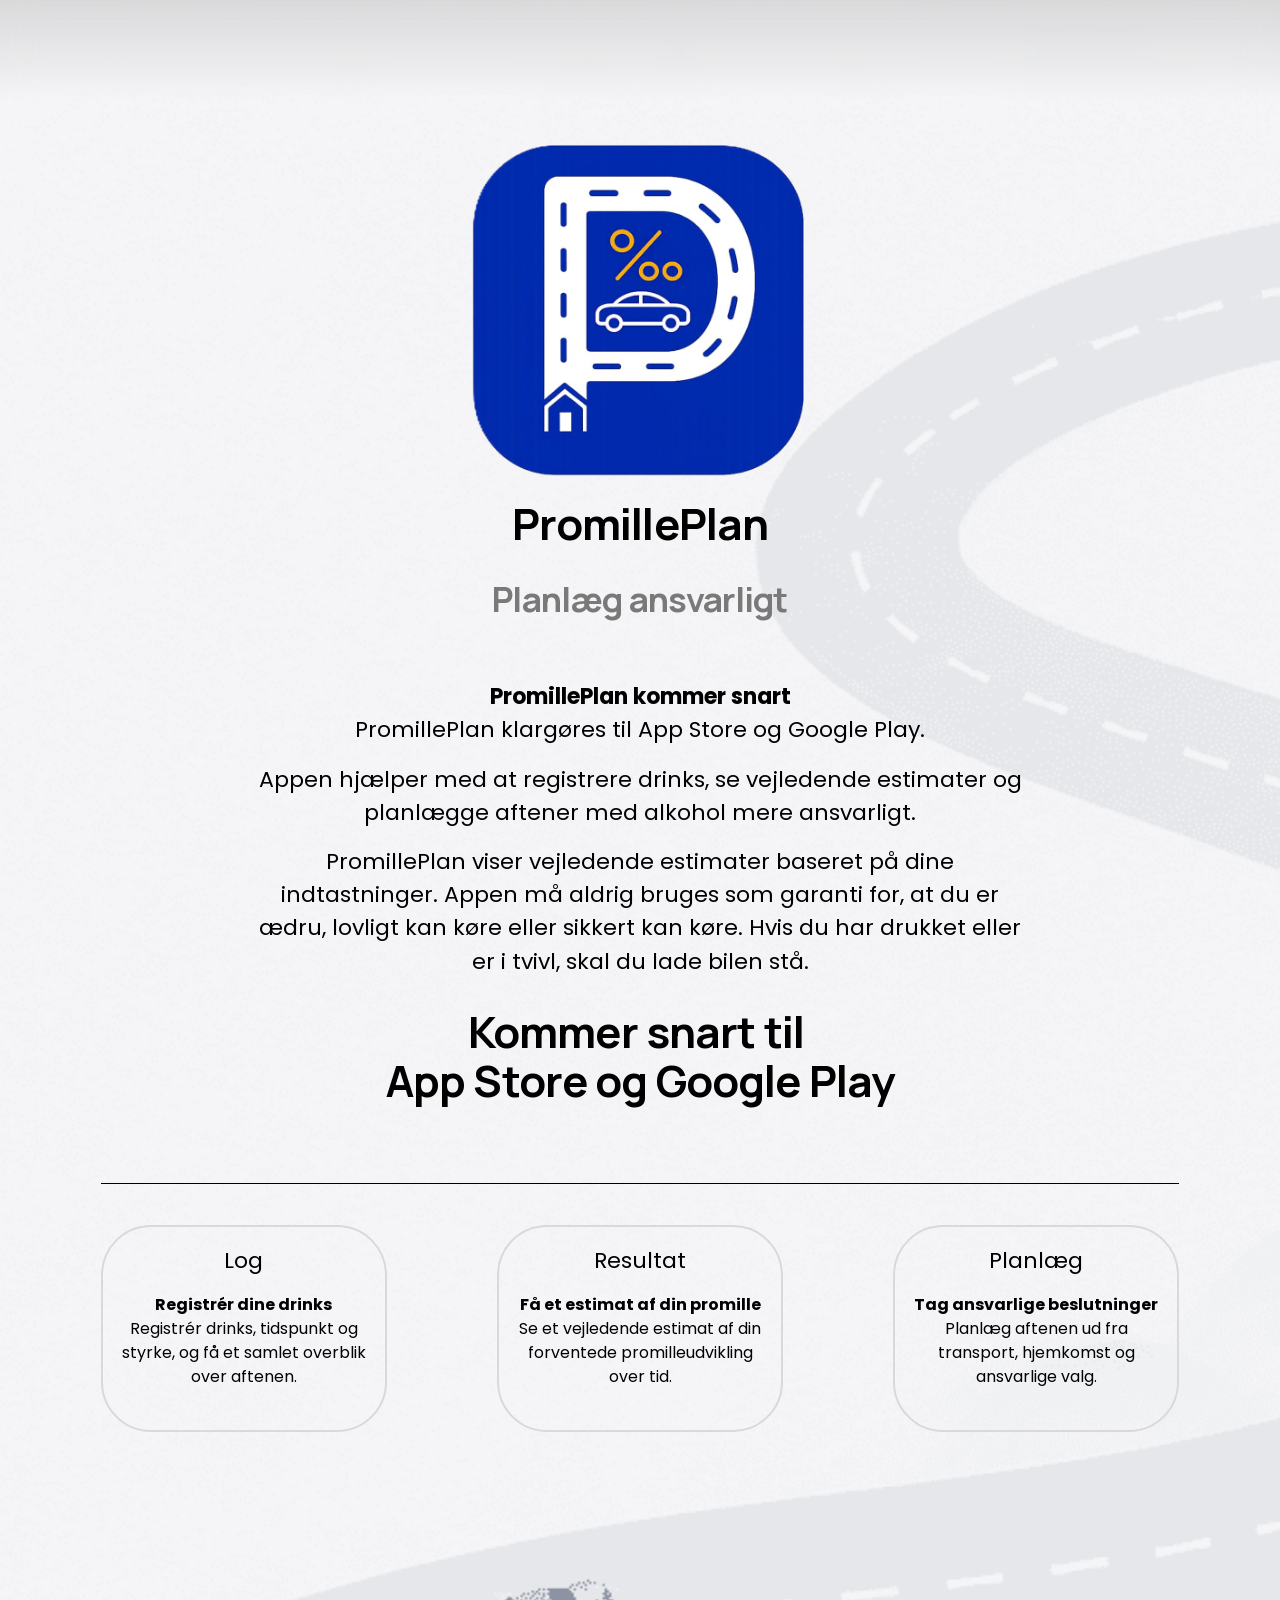
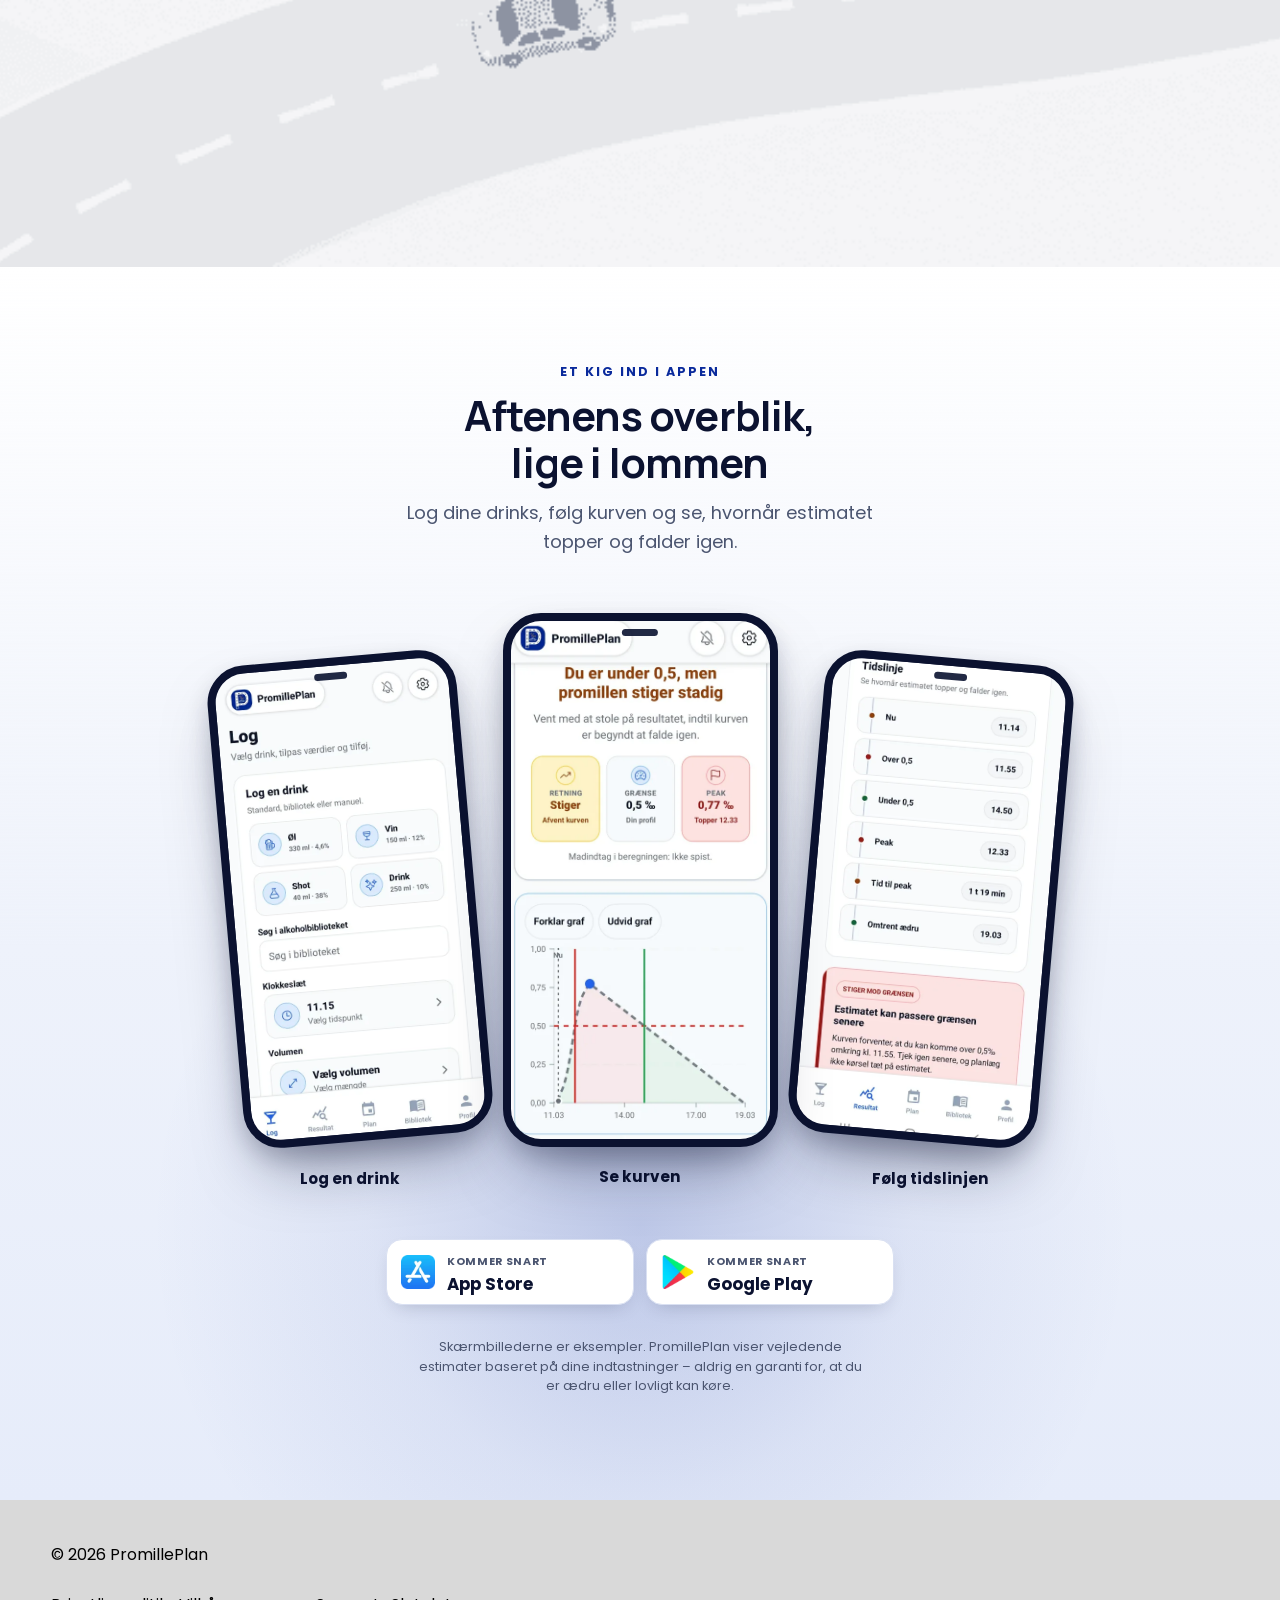
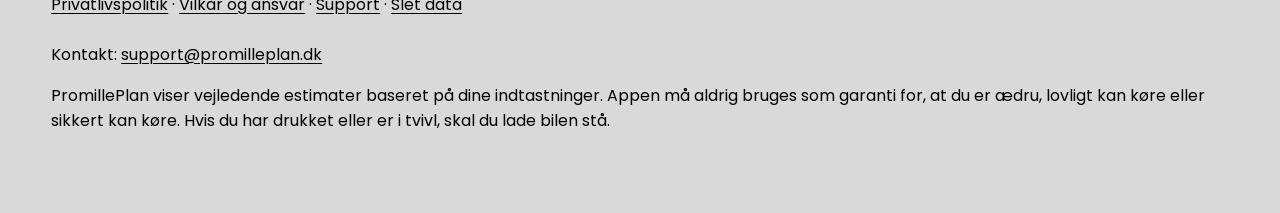
==== commit 6a63fbce: "Tilføj 'Et kig ind i appen' med app-skærmbilleder og Kommer snart-knapper - ny sektion på forsiden (" ====
--- a/forside/index.html
+++ b/forside/index.html
@@ -7,8 +7,9 @@
 <base href="">
 <meta charset="utf-8" />
 <title>PromillePlan</title>
-<meta http-equiv="Accept-CH" content="Sec-CH-UA-Platform-Version, Sec-CH-UA-Model" /><link rel="icon" type="image/x-icon" media="(prefers-color-scheme: light)" href="../assets/images.squarespace-cdn.com/content/v1/6a412da65e159f7821be92b2/8ec308a2-b06e-42ce-bbc1-3243c760736d/favicon.ico"/>
-<link rel="icon" type="image/x-icon" media="(prefers-color-scheme: dark)" href="../assets/images.squarespace-cdn.com/content/v1/6a412da65e159f7821be92b2/ee62ee7a-fdd7-45d1-b3bc-fefd4c11fba3/favicon.ico"/>
+<meta http-equiv="Accept-CH" content="Sec-CH-UA-Platform-Version, Sec-CH-UA-Model" /><link rel="icon" href="../favicon.ico" sizes="any">
+<link rel="icon" type="image/png" sizes="32x32" href="../favicon-32.png">
+<link rel="apple-touch-icon" href="../apple-touch-icon.png">
 <link rel="canonical" href="https://promilleplan.dk"/>
 <meta property="og:site_name" content="PromillePlan"/>
 <meta property="og:title" content="PromillePlan"/>
@@ -2639,7 +2640,75 @@
             
           
         
-      </main>
+      <!-- pp-showcase:start (indsat af tools/apply-showcase.mjs – ret skabelonen i tools/snippets/, ikke her) -->
+<section class="pp-showcase" aria-labelledby="pp-showcase-title">
+<style>
+.pp-showcase{--pp-navy:#0b1230;--pp-blue:#0a2a9c;--pp-muted:#4b5570;position:relative;isolation:isolate;overflow:hidden;padding:clamp(48px,8vw,96px) 16px clamp(56px,9vw,104px);text-align:center;font-family:var(--body-font-font-family,inherit);color:var(--pp-navy);background:linear-gradient(180deg,rgba(238,242,251,0) 0%,#eef2fb 55%,#e6ecfa 100%)}
+.pp-showcase::before{content:"";position:absolute;left:50%;top:38%;width:min(120vw,980px);aspect-ratio:1;transform:translateX(-50%);background:radial-gradient(closest-side,rgba(10,42,156,.20),rgba(10,42,156,.06) 55%,rgba(10,42,156,0) 100%);z-index:-1;pointer-events:none}
+.pp-showcase__inner{max-width:1040px;margin:0 auto}
+.pp-eyebrow{margin:0 0 10px;font-size:.78rem;font-weight:700;letter-spacing:.16em;text-transform:uppercase;color:var(--pp-blue)}
+.pp-showcase h2{margin:0 auto 14px;max-width:20ch;text-wrap:balance;font-family:var(--heading-font-font-family,inherit);font-size:clamp(1.65rem,5vw,2.6rem);line-height:1.12;font-weight:800;color:var(--pp-navy)}
+.pp-lede{margin:0 auto;max-width:46ch;font-size:clamp(.95rem,2.5vw,1.12rem);line-height:1.6;color:var(--pp-muted)}
+.pp-phones{--w:clamp(96px,27vw,250px);display:flex;justify-content:center;align-items:flex-start;gap:clamp(6px,2.2vw,28px);margin:clamp(32px,6vw,56px) auto 0}
+.pp-phone{margin:0;width:var(--w);flex:0 0 auto;transition:translate .5s cubic-bezier(.2,.7,.2,1),opacity .6s ease}
+.pp-screen{position:relative;aspect-ratio:1/2;overflow:hidden;background:var(--pp-navy);border:clamp(3px,.9vw,8px) solid var(--pp-navy);border-radius:clamp(15px,4.8vw,38px);box-shadow:0 34px 64px -22px rgba(11,18,48,.5),0 10px 22px rgba(11,18,48,.18),inset 0 0 0 1px rgba(255,255,255,.08);transition:transform .5s cubic-bezier(.2,.7,.2,1)}
+.pp-screen::after{content:"";position:absolute;top:1.6%;left:50%;width:14%;height:1.3%;transform:translateX(-50%);border-radius:99px;background:var(--pp-navy);opacity:.9}
+.pp-screen img{display:block;width:100%;height:100%;object-fit:cover;object-position:top}
+.pp-phone--left{margin-top:clamp(14px,4vw,44px)}
+.pp-phone--left .pp-screen{transform:rotate(-5deg)}
+.pp-phone--right{margin-top:clamp(14px,4vw,44px)}
+.pp-phone--right .pp-screen{transform:rotate(5deg)}
+.pp-phone--center{width:calc(var(--w) * 1.1);z-index:2}
+.pp-phone figcaption{margin-top:clamp(10px,2vw,18px);font-size:clamp(.7rem,2.1vw,.95rem);font-weight:700;color:var(--pp-navy)}
+.pp-phone--left figcaption,.pp-phone--right figcaption{margin-top:clamp(14px,3vw,26px)}
+@media (hover:hover){.pp-phone:hover .pp-screen{transform:translateY(-6px) rotate(0)}}
+.pp-stores{display:flex;flex-wrap:wrap;justify-content:center;gap:12px;margin:clamp(30px,5vw,48px) 0 0;padding:0;list-style:none}
+.pp-store{display:flex;align-items:center;gap:12px;min-width:min(100%,212px);padding:10px 20px 10px 14px;text-align:left;background:#fff;border:1px solid #d9e0f2;border-radius:16px;box-shadow:0 8px 20px -10px rgba(11,18,48,.25);cursor:default}
+.pp-store img{display:block;width:34px;height:34px;flex:none}
+.pp-store small{display:block;font-size:.68rem;font-weight:600;letter-spacing:.06em;text-transform:uppercase;color:var(--pp-muted)}
+.pp-store strong{display:block;font-size:1.05rem;line-height:1.2;font-weight:800;color:var(--pp-navy)}
+.pp-note{margin:clamp(22px,4vw,32px) auto 0;max-width:56ch;font-size:.8rem;line-height:1.55;color:var(--pp-muted)}
+.pp-armed .pp-phone{opacity:0;translate:0 34px}
+.pp-armed.pp-in .pp-phone{opacity:1;translate:0 0}
+.pp-armed.pp-in .pp-phone--center{transition-delay:.05s}
+.pp-armed.pp-in .pp-phone--left{transition-delay:.18s}
+.pp-armed.pp-in .pp-phone--right{transition-delay:.3s}
+@media (prefers-reduced-motion:reduce){.pp-phone,.pp-screen{transition:none}.pp-armed .pp-phone{opacity:1;translate:0 0}}
+</style>
+<div class="pp-showcase__inner">
+  <p class="pp-eyebrow">Et kig ind i appen</p>
+  <h2 id="pp-showcase-title">Aftenens overblik, lige i lommen</h2>
+  <p class="pp-lede">Log dine drinks, følg kurven og se, hvornår estimatet topper og falder igen.</p>
+  <div class="pp-phones">
+    <figure class="pp-phone pp-phone--left">
+      <div class="pp-screen"><img src="../media/app-log.webp" width="540" height="1080" loading="lazy" decoding="async" alt="Skærmbillede fra PromillePlan: Log en drink – øl, vin, shot eller drink – med søgning i alkoholbiblioteket, klokkeslæt og volumen."></div>
+      <figcaption>Log en drink</figcaption>
+    </figure>
+    <figure class="pp-phone pp-phone--center">
+      <div class="pp-screen"><img src="../media/app-resultat.webp" width="540" height="1080" loading="lazy" decoding="async" alt="Skærmbillede fra PromillePlan: Resultat med retning, grænse på 0,5 promille og peak, samt en graf over det vejledende estimat over tid."></div>
+      <figcaption>Se kurven</figcaption>
+    </figure>
+    <figure class="pp-phone pp-phone--right">
+      <div class="pp-screen"><img src="../media/app-tidslinje.webp" width="540" height="1080" loading="lazy" decoding="async" alt="Skærmbillede fra PromillePlan: Tidslinje der viser hvornår estimatet passerer 0,5 promille, topper, og hvornår du omtrent er ædru igen."></div>
+      <figcaption>Følg tidslinjen</figcaption>
+    </figure>
+  </div>
+  <ul class="pp-stores" role="list">
+    <li class="pp-store"><img src="../media/ikon-app-store.webp" width="34" height="34" alt="" loading="lazy" decoding="async"><span><small>Kommer snart</small><strong>App Store</strong></span></li>
+    <li class="pp-store"><img src="../media/ikon-google-play.webp" width="34" height="34" alt="" loading="lazy" decoding="async"><span><small>Kommer snart</small><strong>Google Play</strong></span></li>
+  </ul>
+  <p class="pp-note">Skærmbillederne er eksempler. PromillePlan viser vejledende estimater baseret på dine indtastninger – aldrig en garanti for, at du er ædru eller lovligt kan køre.</p>
+</div>
+<script>
+(function(){var s=document.currentScript&&document.currentScript.parentNode;if(!s)return;
+if(!('IntersectionObserver' in window)||window.matchMedia('(prefers-reduced-motion: reduce)').matches)return;
+s.classList.add('pp-armed');
+var o=new IntersectionObserver(function(e){if(e[0].isIntersecting){s.classList.add('pp-in');o.disconnect();}},{threshold:.18});o.observe(s);
+setTimeout(function(){s.classList.add('pp-in');},4000);})();
+</script>
+</section>
+<!-- pp-showcase:end -->
+</main>
       
         <footer class="sections" id="footer-sections" data-footer-sections>
   
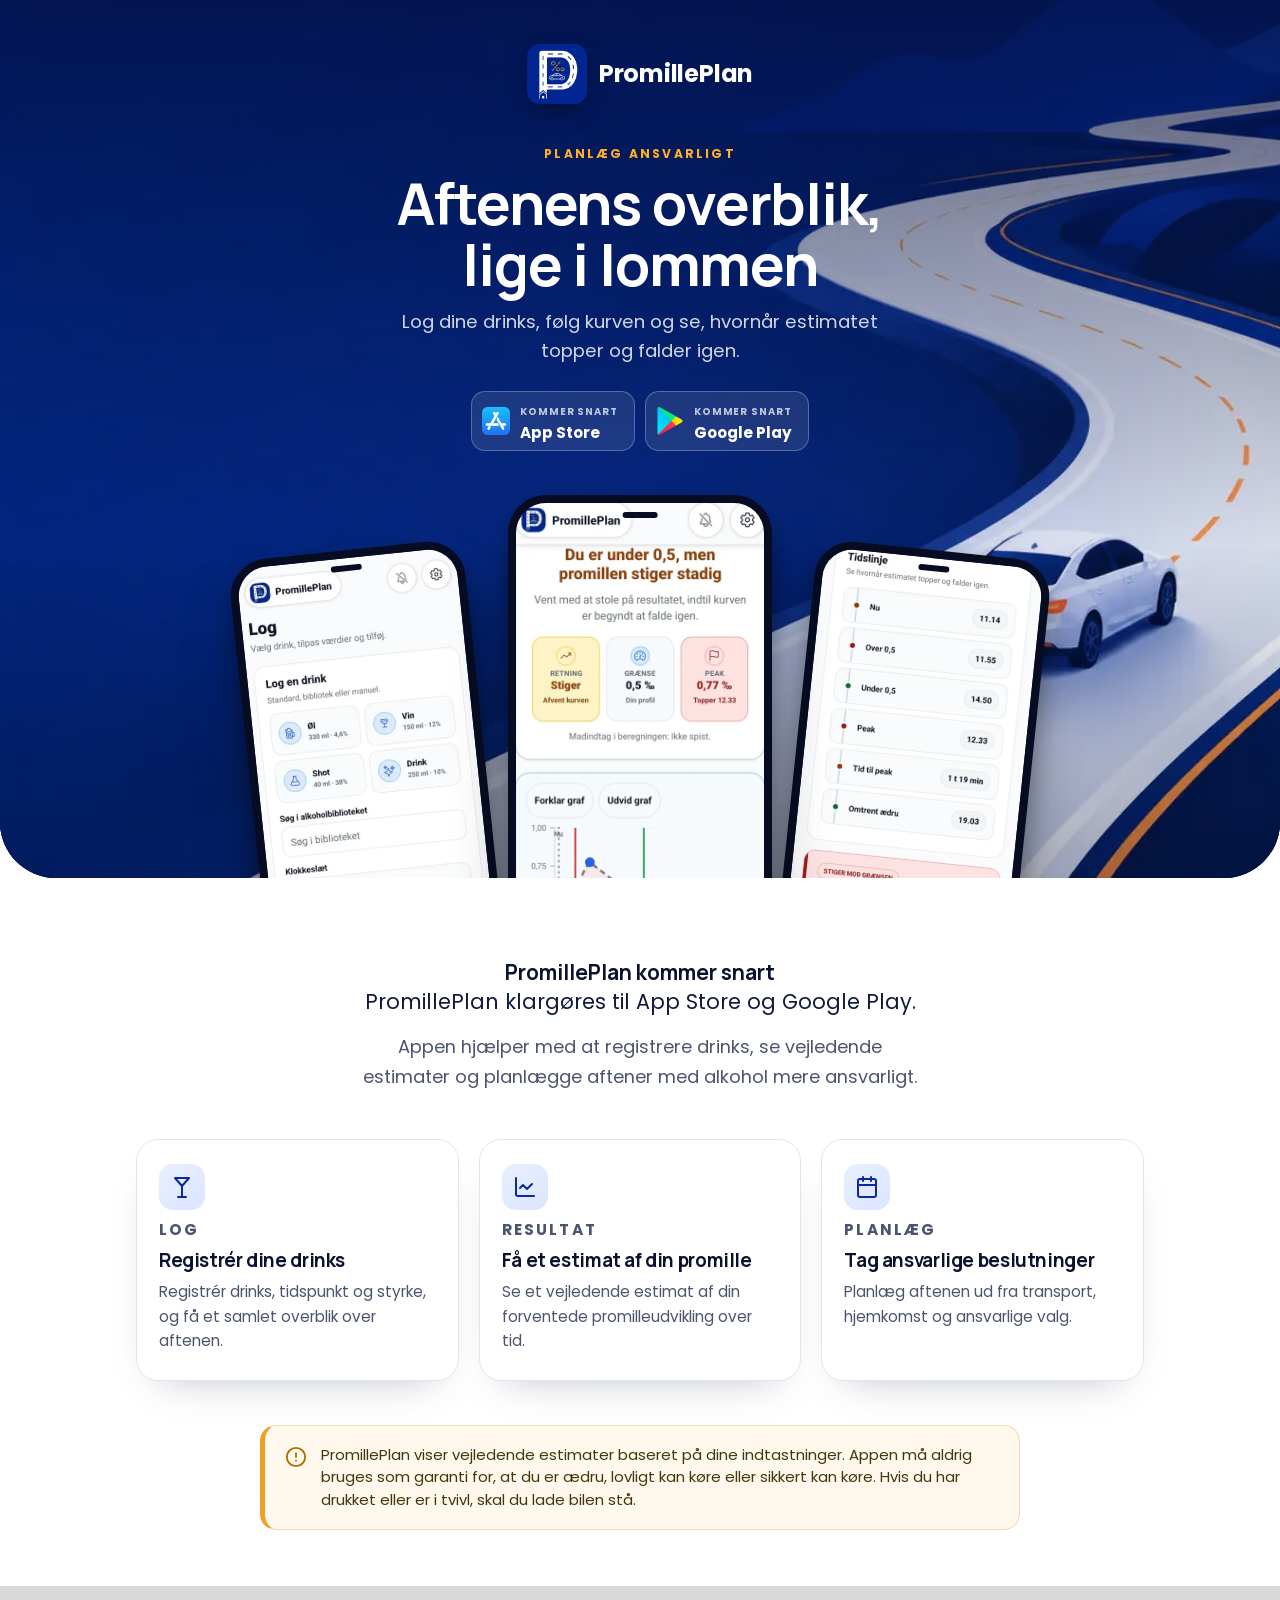
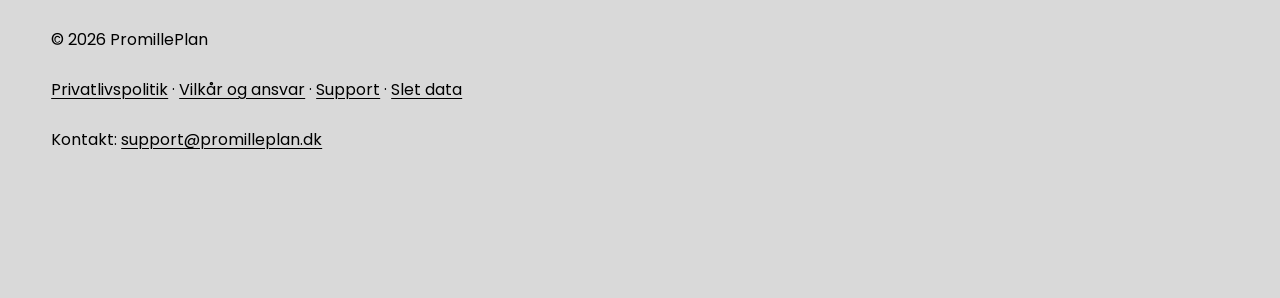
==== commit a24739d6: "Ny forside: hero med lille logo, Aftenens overblik og telefoner på vej-baggrund - hero øverst med lo" ====
--- a/forside/index.html
+++ b/forside/index.html
@@ -264,7 +264,8 @@
 <script async src="https://www.googletagmanager.com/gtag/js?id=G-PR4M1K4M94"></script><script>window.dataLayer = window.dataLayer || [];function gtag(){dataLayer.push(arguments);}gtag('js', new Date());gtag('set', 'developer_id.dZjQwMz', true);gtag('config', 'G-PR4M1K4M94');</script><!-- End of Squarespace Headers -->
     
     
-  </head>
+  <meta name="theme-color" content="#061033" data-pp-home>
+</head>
 
   <body
     id="collection-6a412da65e159f7821be92c9"
@@ -1217,1497 +1218,133 @@
 
 
       <main id="page" class="container" role="main">
-        
-          
-            <article
-  class="page-regions"
-  id="page-regions"
-  data-collection-id="6a412da65e159f7821be92c9"
-  data-item-id=""
-  data-regions-source="collection"
->
-  
-  
-  
-    
-    
-    
-    <section class="region" data-region-id="6a412da65e159f7821be92c8" data-region-source="collection">
-      
-    
-      
-        
-        
-
-
-  
-  
-
-
-
-
-
-
-
-
-
-
-
-<section
-  data-test="page-section"
-  
-  data-section-theme="bright"
-  class='page-section 
-    
-      full-bleed-section
-      layout-engine-section
-    
-    background-width--full-bleed
-    
-      
-        section-height--custom
-      
-    
-    
-      content-width--wide
-    
-    horizontal-alignment--center
-    vertical-alignment--middle
-    
-       has-background
-    
-    
-    bright'
-  
-  data-section-id="6a4b86b67ba2ac32478bfbeb"
-  
-  data-controller="SectionWrapperController"
-  data-current-styles="{
-                                                                                                                                                                                                                                                                                                                                                                                                                                                                                                                                                                                                                                                                                                                                                  &quot;backgroundImage&quot;: {
-                                                                                                                                                                                                                                                                                                                                                                                                                                                                                                                                                                                                                                                                                                                                                    &quot;id&quot;: &quot;6a4f8e9fa9a45075a3f8af9d&quot;,
-                                                                                                                                                                                                                                                                                                                                                                                                                                                                                                                                                                                                                                                                                                                                                    &quot;recordType&quot;: 2,
-                                                                                                                                                                                                                                                                                                                                                                                                                                                                                                                                                                                                                                                                                                                                                    &quot;addedOn&quot;: 1783598751323,
-                                                                                                                                                                                                                                                                                                                                                                                                                                                                                                                                                                                                                                                                                                                                                    &quot;updatedOn&quot;: 1783598751381,
-                                                                                                                                                                                                                                                                                                                                                                                                                                                                                                                                                                                                                                                                                                                                                    &quot;workflowState&quot;: 1,
-                                                                                                                                                                                                                                                                                                                                                                                                                                                                                                                                                                                                                                                                                                                                                    &quot;publishOn&quot;: 1783598751323,
-                                                                                                                                                                                                                                                                                                                                                                                                                                                                                                                                                                                                                                                                                                                                                    &quot;authorId&quot;: &quot;6a4b5f676d64f4418078e75e&quot;,
-                                                                                                                                                                                                                                                                                                                                                                                                                                                                                                                                                                                                                                                                                                                                                    &quot;systemDataId&quot;: &quot;4b40535a-65bd-4d07-bb3b-70a9f85eebed&quot;,
-                                                                                                                                                                                                                                                                                                                                                                                                                                                                                                                                                                                                                                                                                                                                                    &quot;systemDataVariants&quot;: &quot;1672x941&quot;,
-                                                                                                                                                                                                                                                                                                                                                                                                                                                                                                                                                                                                                                                                                                                                                    &quot;systemDataSourceType&quot;: &quot;PNG&quot;,
-                                                                                                                                                                                                                                                                                                                                                                                                                                                                                                                                                                                                                                                                                                                                                    &quot;filename&quot;: &quot;ChatGPT Image 9. jul. 2026, 14.03.09.png&quot;,
-                                                                                                                                                                                                                                                                                                                                                                                                                                                                                                                                                                                                                                                                                                                                                    &quot;mediaFocalPoint&quot;: {
-                                                                                                                                                                                                                                                                                                                                                                                                                                                                                                                                                                                                                                                                                                                                                      &quot;x&quot;: 0.5,
-                                                                                                                                                                                                                                                                                                                                                                                                                                                                                                                                                                                                                                                                                                                                                      &quot;y&quot;: 0.5,
-                                                                                                                                                                                                                                                                                                                                                                                                                                                                                                                                                                                                                                                                                                                                                      &quot;source&quot;: 3
-                                                                                                                                                                                                                                                                                                                                                                                                                                                                                                                                                                                                                                                                                                                                                    },
-                                                                                                                                                                                                                                                                                                                                                                                                                                                                                                                                                                                                                                                                                                                                                    &quot;colorData&quot;: {
-                                                                                                                                                                                                                                                                                                                                                                                                                                                                                                                                                                                                                                                                                                                                                      &quot;topLeftAverage&quot;: &quot;f7f8f9&quot;,
-                                                                                                                                                                                                                                                                                                                                                                                                                                                                                                                                                                                                                                                                                                                                                      &quot;topRightAverage&quot;: &quot;eff0f2&quot;,
-                                                                                                                                                                                                                                                                                                                                                                                                                                                                                                                                                                                                                                                                                                                                                      &quot;bottomLeftAverage&quot;: &quot;f6f7f8&quot;,
-                                                                                                                                                                                                                                                                                                                                                                                                                                                                                                                                                                                                                                                                                                                                                      &quot;bottomRightAverage&quot;: &quot;f7f8f9&quot;,
-                                                                                                                                                                                                                                                                                                                                                                                                                                                                                                                                                                                                                                                                                                                                                      &quot;centerAverage&quot;: &quot;f7f7f8&quot;,
-                                                                                                                                                                                                                                                                                                                                                                                                                                                                                                                                                                                                                                                                                                                                                      &quot;suggestedBgColor&quot;: &quot;f4f5f7&quot;
-                                                                                                                                                                                                                                                                                                                                                                                                                                                                                                                                                                                                                                                                                                                                                    },
-                                                                                                                                                                                                                                                                                                                                                                                                                                                                                                                                                                                                                                                                                                                                                    &quot;urlId&quot;: &quot;ca4uog5qh5p65aqw62wgq3wzlld871&quot;,
-                                                                                                                                                                                                                                                                                                                                                                                                                                                                                                                                                                                                                                                                                                                                                    &quot;title&quot;: &quot;&quot;,
-                                                                                                                                                                                                                                                                                                                                                                                                                                                                                                                                                                                                                                                                                                                                                    &quot;body&quot;: null,
-                                                                                                                                                                                                                                                                                                                                                                                                                                                                                                                                                                                                                                                                                                                                                    &quot;likeCount&quot;: 0,
-                                                                                                                                                                                                                                                                                                                                                                                                                                                                                                                                                                                                                                                                                                                                                    &quot;commentCount&quot;: 0,
-                                                                                                                                                                                                                                                                                                                                                                                                                                                                                                                                                                                                                                                                                                                                                    &quot;publicCommentCount&quot;: 0,
-                                                                                                                                                                                                                                                                                                                                                                                                                                                                                                                                                                                                                                                                                                                                                    &quot;commentState&quot;: 2,
-                                                                                                                                                                                                                                                                                                                                                                                                                                                                                                                                                                                                                                                                                                                                                    &quot;unsaved&quot;: false,
-                                                                                                                                                                                                                                                                                                                                                                                                                                                                                                                                                                                                                                                                                                                                                    &quot;assetUrl&quot;: &quot;../assets/images.squarespace-cdn.com/content/v1/6a412da65e159f7821be92b2/4b40535a-65bd-4d07-bb3b-70a9f85eebed/ChatGPT_Image_9._jul._2026__14.03.09.png&quot;,
-                                                                                                                                                                                                                                                                                                                                                                                                                                                                                                                                                                                                                                                                                                                                                    &quot;contentType&quot;: &quot;image/png&quot;,
-                                                                                                                                                                                                                                                                                                                                                                                                                                                                                                                                                                                                                                                                                                                                                    &quot;items&quot;: [ ],
-                                                                                                                                                                                                                                                                                                                                                                                                                                                                                                                                                                                                                                                                                                                                                    &quot;pushedServices&quot;: { },
-                                                                                                                                                                                                                                                                                                                                                                                                                                                                                                                                                                                                                                                                                                                                                    &quot;pendingPushedServices&quot;: { },
-                                                                                                                                                                                                                                                                                                                                                                                                                                                                                                                                                                                                                                                                                                                                                    &quot;originalSize&quot;: &quot;1672x941&quot;,
-                                                                                                                                                                                                                                                                                                                                                                                                                                                                                                                                                                                                                                                                                                                                                    &quot;recordTypeLabel&quot;: &quot;image&quot;
-                                                                                                                                                                                                                                                                                                                                                                                                                                                                                                                                                                                                                                                                                                                                                  },
-                                                                                                                                                                                                                                                                                                                                                                                                                                                                                                                                                                                                                                                                                                                                                  &quot;imageOverlayOpacity&quot;: 0.1,
-                                                                                                                                                                                                                                                                                                                                                                                                                                                                                                                                                                                                                                                                                                                                                  &quot;backgroundWidth&quot;: &quot;background-width--full-bleed&quot;,
-                                                                                                                                                                                                                                                                                                                                                                                                                                                                                                                                                                                                                                                                                                                                                  &quot;sectionHeight&quot;: &quot;section-height--custom&quot;,
-                                                                                                                                                                                                                                                                                                                                                                                                                                                                                                                                                                                                                                                                                                                                                  &quot;customSectionHeight&quot;: 0,
-                                                                                                                                                                                                                                                                                                                                                                                                                                                                                                                                                                                                                                                                                                                                                  &quot;horizontalAlignment&quot;: &quot;horizontal-alignment--center&quot;,
-                                                                                                                                                                                                                                                                                                                                                                                                                                                                                                                                                                                                                                                                                                                                                  &quot;verticalAlignment&quot;: &quot;vertical-alignment--middle&quot;,
-                                                                                                                                                                                                                                                                                                                                                                                                                                                                                                                                                                                                                                                                                                                                                  &quot;contentWidth&quot;: &quot;content-width--wide&quot;,
-                                                                                                                                                                                                                                                                                                                                                                                                                                                                                                                                                                                                                                                                                                                                                  &quot;customContentWidth&quot;: 50,
-                                                                                                                                                                                                                                                                                                                                                                                                                                                                                                                                                                                                                                                                                                                                                  &quot;sectionTheme&quot;: &quot;bright&quot;,
-                                                                                                                                                                                                                                                                                                                                                                                                                                                                                                                                                                                                                                                                                                                                                  &quot;sectionAnimation&quot;: &quot;none&quot;,
-                                                                                                                                                                                                                                                                                                                                                                                                                                                                                                                                                                                                                                                                                                                                                  &quot;backgroundMode&quot;: &quot;image&quot;
-                                                                                                                                                                                                                                                                                                                                                                                                                                                                                                                                                                                                                                                                                                                                                }"
-  data-current-context="{
-                                                                                                                                                                                                                                                                                                                                                                                                                                                                                                                                                                                                                                                                                                                                                  &quot;video&quot;: {
-                                                                                                                                                                                                                                                                                                                                                                                                                                                                                                                                                                                                                                                                                                                                                    &quot;playbackSpeed&quot;: 1,
-                                                                                                                                                                                                                                                                                                                                                                                                                                                                                                                                                                                                                                                                                                                                                    &quot;filter&quot;: 1,
-                                                                                                                                                                                                                                                                                                                                                                                                                                                                                                                                                                                                                                                                                                                                                    &quot;filterStrength&quot;: 0,
-                                                                                                                                                                                                                                                                                                                                                                                                                                                                                                                                                                                                                                                                                                                                                    &quot;zoom&quot;: 0,
-                                                                                                                                                                                                                                                                                                                                                                                                                                                                                                                                                                                                                                                                                                                                                    &quot;videoSourceProvider&quot;: &quot;none&quot;
-                                                                                                                                                                                                                                                                                                                                                                                                                                                                                                                                                                                                                                                                                                                                                  },
-                                                                                                                                                                                                                                                                                                                                                                                                                                                                                                                                                                                                                                                                                                                                                  &quot;backgroundImageId&quot;: null,
-                                                                                                                                                                                                                                                                                                                                                                                                                                                                                                                                                                                                                                                                                                                                                  &quot;backgroundMediaEffect&quot;: {
-                                                                                                                                                                                                                                                                                                                                                                                                                                                                                                                                                                                                                                                                                                                                                    &quot;type&quot;: &quot;none&quot;
-                                                                                                                                                                                                                                                                                                                                                                                                                                                                                                                                                                                                                                                                                                                                                  },
-                                                                                                                                                                                                                                                                                                                                                                                                                                                                                                                                                                                                                                                                                                                                                  &quot;divider&quot;: {
-                                                                                                                                                                                                                                                                                                                                                                                                                                                                                                                                                                                                                                                                                                                                                    &quot;enabled&quot;: false
-                                                                                                                                                                                                                                                                                                                                                                                                                                                                                                                                                                                                                                                                                                                                                  },
-                                                                                                                                                                                                                                                                                                                                                                                                                                                                                                                                                                                                                                                                                                                                                  &quot;typeName&quot;: &quot;page&quot;
-                                                                                                                                                                                                                                                                                                                                                                                                                                                                                                                                                                                                                                                                                                                                                }"
-  data-animation="none"
-  data-fluid-engine-section
-   
-  
-  
-  
-  
-  
-
-
-  data-sqsp-section="fluid-engine"
-
-
->
-  <div
-    class="section-border"
-    
-  >
-    <div class="section-background">
-    
-      
-        
-        
-          
-
-
-
-
-
-  
-
-
-
-<img alt="" data-src="../assets/images.squarespace-cdn.com/content/v1/6a412da65e159f7821be92b2/4b40535a-65bd-4d07-bb3b-70a9f85eebed/ChatGPT_Image_9._jul._2026__14.03.09.png" data-image="../assets/images.squarespace-cdn.com/content/v1/6a412da65e159f7821be92b2/4b40535a-65bd-4d07-bb3b-70a9f85eebed/ChatGPT_Image_9._jul._2026__14.03.09.png" data-image-dimensions="1672x941" data-image-focal-point="0.5,0.5" alt="ChatGPT Image 9. jul. 2026, 14.03.09.png" data-load="false" elementtiming="nbf-background" src="../assets/images.squarespace-cdn.com/content/v1/6a412da65e159f7821be92b2/4b40535a-65bd-4d07-bb3b-70a9f85eebed/ChatGPT_Image_9._jul._2026__14.03.09.png" width="1672" height="941" alt="" sizes="(max-width: 799px) 200vw, 100vw" style="display:block;object-position: 50% 50%" srcset="../assets/images.squarespace-cdn.com/content/v1/6a412da65e159f7821be92b2/4b40535a-65bd-4d07-bb3b-70a9f85eebed/ChatGPT_Image_9._jul._2026__14.03.09__format-100w.png 100w, ../assets/images.squarespace-cdn.com/content/v1/6a412da65e159f7821be92b2/4b40535a-65bd-4d07-bb3b-70a9f85eebed/ChatGPT_Image_9._jul._2026__14.03.09__format-300w.png 300w, ../assets/images.squarespace-cdn.com/content/v1/6a412da65e159f7821be92b2/4b40535a-65bd-4d07-bb3b-70a9f85eebed/ChatGPT_Image_9._jul._2026__14.03.09__format-500w.png 500w, ../assets/images.squarespace-cdn.com/content/v1/6a412da65e159f7821be92b2/4b40535a-65bd-4d07-bb3b-70a9f85eebed/ChatGPT_Image_9._jul._2026__14.03.09__format-750w.png 750w, ../assets/images.squarespace-cdn.com/content/v1/6a412da65e159f7821be92b2/4b40535a-65bd-4d07-bb3b-70a9f85eebed/ChatGPT_Image_9._jul._2026__14.03.09__format-1000w.png 1000w, ../assets/images.squarespace-cdn.com/content/v1/6a412da65e159f7821be92b2/4b40535a-65bd-4d07-bb3b-70a9f85eebed/ChatGPT_Image_9._jul._2026__14.03.09__format-1500w.png 1500w, ../assets/images.squarespace-cdn.com/content/v1/6a412da65e159f7821be92b2/4b40535a-65bd-4d07-bb3b-70a9f85eebed/ChatGPT_Image_9._jul._2026__14.03.09__format-2500w.png 2500w" fetchpriority="high" loading="eager" decoding="async" data-loader="sqs">
-
-
-
-
-        
-        <div class="section-background-overlay" style="opacity: 0.1;"></div>
-      
-    
-    </div>
-  </div>
-  <div
-    class='content-wrapper'
-    style='
-      
-        
-          
-          padding-top: calc(0vmax / 10); padding-bottom: calc(0vmax / 10);
-        
-      
-    '
-  >
-    <div
-      class="content"
-      
-    >
-      
-      
-      
-      
-      
-      
-      
-      
-      
-      
-      <div data-fluid-engine="true"><style>
-
-.fe-6a4b86b7d8e9a2794fee4af3 {
-  --grid-gutter: calc(var(--sqs-mobile-site-gutter, 6vw) - 11.0px);
-  --cell-max-width: calc( ( var(--sqs-site-max-width, 1500px) - (11.0px * (8 - 1)) ) / 8 );
-
-  display: grid;
-  position: relative;
-  grid-area: 1/1/-1/-1;
-  grid-template-rows: repeat(42,minmax(24px, auto));
-  grid-template-columns:
-    minmax(var(--grid-gutter), 1fr)
-    repeat(8, minmax(0, var(--cell-max-width)))
-    minmax(var(--grid-gutter), 1fr);
-  row-gap: 11.0px;
-  column-gap: 11.0px;
-  overflow-x: hidden;
-  overflow-x: clip;
-}
-
-@media (min-width: 768px) {
-  .background-width--inset .fe-6a4b86b7d8e9a2794fee4af3 {
-    --inset-padding: calc(var(--sqs-site-gutter) * 2);
-  }
-
-  .fe-6a4b86b7d8e9a2794fee4af3 {
-    --grid-gutter: calc(var(--sqs-site-gutter, 4vw) - 11.0px);
-    --cell-max-width: calc( ( var(--sqs-site-max-width, 1500px) - (11.0px * (24 - 1)) ) / 24 );
-    --inset-padding: 0vw;
-
-    --row-height-scaling-factor: 0.0215;
-    --container-width: min(var(--sqs-site-max-width, 1500px), calc(100vw - var(--sqs-site-gutter, 4vw) * 2 - var(--inset-padding) ));
-
-    grid-template-rows: repeat(49,minmax(calc(var(--container-width) * var(--row-height-scaling-factor)), auto));
-    grid-template-columns:
-      minmax(var(--grid-gutter), 1fr)
-      repeat(24, minmax(0, var(--cell-max-width)))
-      minmax(var(--grid-gutter), 1fr);
-  }
-}
-
-
-  .fe-block-yui_3_17_2_1_1783334645898_609 {
-    grid-area: 1/2/7/10;
-    z-index: 2;
-
-    @media (max-width: 767px) {
-      
-        
-      
-      
-    }
-  }
-
-  .fe-block-yui_3_17_2_1_1783334645898_609 .sqs-block {
-    justify-content: center;
-  }
-
-  .fe-block-yui_3_17_2_1_1783334645898_609 .sqs-block-alignment-wrapper {
-    align-items: center;
-  }
-
-  @media (min-width: 768px) {
-    .fe-block-yui_3_17_2_1_1783334645898_609 {
-      grid-area: 2/8/12/20;
-      z-index: 2;
-
-      
-        
-      
-
-      
-    }
-
-    .fe-block-yui_3_17_2_1_1783334645898_609 .sqs-block {
-      justify-content: center;
-    }
-
-    .fe-block-yui_3_17_2_1_1783334645898_609 .sqs-block-alignment-wrapper {
-      align-items: center;
-    }
-  }
-
-  .fe-block-25f5a6b5522a9c3bed51 {
-    grid-area: 7/2/11/10;
-    z-index: 4;
-
-    @media (max-width: 767px) {
-      
-        
-      
-      
-    }
-  }
-
-  .fe-block-25f5a6b5522a9c3bed51 .sqs-block {
-    justify-content: flex-start;
-  }
-
-  .fe-block-25f5a6b5522a9c3bed51 .sqs-block-alignment-wrapper {
-    align-items: flex-start;
-  }
-
-  @media (min-width: 768px) {
-    .fe-block-25f5a6b5522a9c3bed51 {
-      grid-area: 12/6/16/22;
-      z-index: 4;
-
-      
-        
-      
-
-      
-    }
-
-    .fe-block-25f5a6b5522a9c3bed51 .sqs-block {
-      justify-content: flex-start;
-    }
-
-    .fe-block-25f5a6b5522a9c3bed51 .sqs-block-alignment-wrapper {
-      align-items: flex-start;
-    }
-  }
-
-  .fe-block-yui_3_17_2_1_1783334645898_959 {
-    grid-area: 11/2/16/10;
-    z-index: 3;
-
-    @media (max-width: 767px) {
-      
-        
-      
-      
-    }
-  }
-
-  .fe-block-yui_3_17_2_1_1783334645898_959 .sqs-block {
-    justify-content: flex-start;
-  }
-
-  .fe-block-yui_3_17_2_1_1783334645898_959 .sqs-block-alignment-wrapper {
-    align-items: flex-start;
-  }
-
-  @media (min-width: 768px) {
-    .fe-block-yui_3_17_2_1_1783334645898_959 {
-      grid-area: 17/6/27/22;
-      z-index: 3;
-
-      
-        
-      
-
-      
-    }
-
-    .fe-block-yui_3_17_2_1_1783334645898_959 .sqs-block {
-      justify-content: flex-start;
-    }
-
-    .fe-block-yui_3_17_2_1_1783334645898_959 .sqs-block-alignment-wrapper {
-      align-items: flex-start;
-    }
-  }
-
-  .fe-block-19aa9c4bd50229d1ee7f {
-    grid-area: 17/2/21/10;
-    z-index: 15;
-
-    @media (max-width: 767px) {
-      
-        
-      
-      
-    }
-  }
-
-  .fe-block-19aa9c4bd50229d1ee7f .sqs-block {
-    justify-content: flex-start;
-  }
-
-  .fe-block-19aa9c4bd50229d1ee7f .sqs-block-alignment-wrapper {
-    align-items: flex-start;
-  }
-
-  @media (min-width: 768px) {
-    .fe-block-19aa9c4bd50229d1ee7f {
-      grid-area: 26/8/32/20;
-      z-index: 15;
-
-      
-        
-      
-
-      
-    }
-
-    .fe-block-19aa9c4bd50229d1ee7f .sqs-block {
-      justify-content: flex-start;
-    }
-
-    .fe-block-19aa9c4bd50229d1ee7f .sqs-block-alignment-wrapper {
-      align-items: flex-start;
-    }
-  }
-
-  .fe-block-yui_3_17_2_1_1783335257738_7384 {
-    grid-area: 23/2/24/10;
-    z-index: 11;
-
-    @media (max-width: 767px) {
-      
-        
-      
-      
-    }
-  }
-
-  .fe-block-yui_3_17_2_1_1783335257738_7384 .sqs-block {
-    justify-content: center;
-  }
-
-  .fe-block-yui_3_17_2_1_1783335257738_7384 .sqs-block-alignment-wrapper {
-    align-items: center;
-  }
-
-  @media (min-width: 768px) {
-    .fe-block-yui_3_17_2_1_1783335257738_7384 {
-      grid-area: 30/3/32/25;
-      z-index: 11;
-
-      
-        
-      
-
-      
-    }
-
-    .fe-block-yui_3_17_2_1_1783335257738_7384 .sqs-block {
-      justify-content: center;
-    }
-
-    .fe-block-yui_3_17_2_1_1783335257738_7384 .sqs-block-alignment-wrapper {
-      align-items: center;
-    }
-  }
-
-  .fe-block-yui_3_17_2_1_1783335257738_4538 {
-    grid-area: 24/2/29/10;
-    z-index: 7;
-
-    @media (max-width: 767px) {
-      
-        
-      
-      
-    }
-  }
-
-  .fe-block-yui_3_17_2_1_1783335257738_4538 .sqs-block {
-    justify-content: flex-start;
-  }
-
-  .fe-block-yui_3_17_2_1_1783335257738_4538 .sqs-block-alignment-wrapper {
-    align-items: flex-start;
-  }
-
-  @media (min-width: 768px) {
-    .fe-block-yui_3_17_2_1_1783335257738_4538 {
-      grid-area: 32/3/38/9;
-      z-index: 7;
-
-      
-        
-      
-
-      
-    }
-
-    .fe-block-yui_3_17_2_1_1783335257738_4538 .sqs-block {
-      justify-content: flex-start;
-    }
-
-    .fe-block-yui_3_17_2_1_1783335257738_4538 .sqs-block-alignment-wrapper {
-      align-items: flex-start;
-    }
-  }
-
-  .fe-block-2ceccbe8c56ddb732e7d {
-    grid-area: 30/2/35/10;
-    z-index: 8;
-
-    @media (max-width: 767px) {
-      
-        
-      
-      
-    }
-  }
-
-  .fe-block-2ceccbe8c56ddb732e7d .sqs-block {
-    justify-content: flex-start;
-  }
-
-  .fe-block-2ceccbe8c56ddb732e7d .sqs-block-alignment-wrapper {
-    align-items: flex-start;
-  }
-
-  @media (min-width: 768px) {
-    .fe-block-2ceccbe8c56ddb732e7d {
-      grid-area: 32/11/38/17;
-      z-index: 8;
-
-      
-        
-      
-
-      
-    }
-
-    .fe-block-2ceccbe8c56ddb732e7d .sqs-block {
-      justify-content: flex-start;
-    }
-
-    .fe-block-2ceccbe8c56ddb732e7d .sqs-block-alignment-wrapper {
-      align-items: flex-start;
-    }
-  }
-
-  .fe-block-e6084e9010012b8d8eac {
-    grid-area: 36/2/41/10;
-    z-index: 9;
-
-    @media (max-width: 767px) {
-      
-        
-      
-      
-    }
-  }
-
-  .fe-block-e6084e9010012b8d8eac .sqs-block {
-    justify-content: flex-start;
-  }
-
-  .fe-block-e6084e9010012b8d8eac .sqs-block-alignment-wrapper {
-    align-items: flex-start;
-  }
-
-  @media (min-width: 768px) {
-    .fe-block-e6084e9010012b8d8eac {
-      grid-area: 32/19/38/25;
-      z-index: 9;
-
-      
-        
-      
-
-      
-    }
-
-    .fe-block-e6084e9010012b8d8eac .sqs-block {
-      justify-content: flex-start;
-    }
-
-    .fe-block-e6084e9010012b8d8eac .sqs-block-alignment-wrapper {
-      align-items: flex-start;
-    }
-  }
-
-</style><div class="fluid-engine fe-6a4b86b7d8e9a2794fee4af3"><div class="fe-block fe-block-yui_3_17_2_1_1783334645898_609"><div class="sqs-block website-component-block sqs-block-website-component sqs-block-image image-block" data-block-css="[&quot;../assets/definitions.sqspcdn.com/website-component-definition/static-assets/website.components.imageFluid/f336fc9a-f363-4ee0-b3b1-175df66233f3_908/website.components.imageFluid.styles.css&quot;]" data-block-scripts="[&quot;../assets/definitions.sqspcdn.com/website-component-definition/static-assets/website.components.imageFluid/f336fc9a-f363-4ee0-b3b1-175df66233f3_908/18018.js&quot;,&quot;../assets/definitions.sqspcdn.com/website-component-definition/static-assets/website.components.imageFluid/f336fc9a-f363-4ee0-b3b1-175df66233f3_908/39188.js&quot;,&quot;../assets/definitions.sqspcdn.com/website-component-definition/static-assets/website.components.imageFluid/f336fc9a-f363-4ee0-b3b1-175df66233f3_908/39882.js&quot;,&quot;../assets/definitions.sqspcdn.com/website-component-definition/static-assets/website.components.imageFluid/f336fc9a-f363-4ee0-b3b1-175df66233f3_908/64023.js&quot;,&quot;../assets/definitions.sqspcdn.com/website-component-definition/static-assets/website.components.imageFluid/f336fc9a-f363-4ee0-b3b1-175df66233f3_908/92452.js&quot;,&quot;../assets/definitions.sqspcdn.com/website-component-definition/static-assets/website.components.imageFluid/f336fc9a-f363-4ee0-b3b1-175df66233f3_908/image-effect-film-grain.js&quot;,&quot;../assets/definitions.sqspcdn.com/website-component-definition/static-assets/website.components.imageFluid/f336fc9a-f363-4ee0-b3b1-175df66233f3_908/image-effect-liquid.js&quot;,&quot;../assets/definitions.sqspcdn.com/website-component-definition/static-assets/website.components.imageFluid/f336fc9a-f363-4ee0-b3b1-175df66233f3_908/image-effect-parallax.js&quot;,&quot;../assets/definitions.sqspcdn.com/website-component-definition/static-assets/website.components.imageFluid/f336fc9a-f363-4ee0-b3b1-175df66233f3_908/image-effect-refracted-circles.js&quot;,&quot;../assets/definitions.sqspcdn.com/website-component-definition/static-assets/website.components.imageFluid/f336fc9a-f363-4ee0-b3b1-175df66233f3_908/image-effect-refracted-lines.js&quot;,&quot;../assets/definitions.sqspcdn.com/website-component-definition/static-assets/website.components.imageFluid/f336fc9a-f363-4ee0-b3b1-175df66233f3_908/website.components.imageFluid.shared.constants.js&quot;,&quot;../assets/definitions.sqspcdn.com/website-component-definition/static-assets/website.components.imageFluid/f336fc9a-f363-4ee0-b3b1-175df66233f3_908/website.components.imageFluid.visitor.js&quot;]" data-block-type="1337" data-definition-name="website.components.imageFluid" data-sqsp-block="image" data-website-component-id="yui_3_17_2_1_1783334645898_609" id="block-yui_3_17_2_1_1783334645898_609"><div class="sqs-block-content">
-
-
-
-
-
-
-
-
-
-
-
-
-
-
-
-
-
-
-
-
-
-
-
-
-
-
-
-
-
-
-
-
-  
-  
-  <div
-    class="fluid-image-component-root image-block-outer-wrapper design-layout-fluid image-position-center image-component-container-fit combination-animation-site-default individual-animation-site-default
-    }"
-    data-component-id="yui_3_17_2_1_1783334645898_609"
-    data-test="image-block-fluid-outer-wrapper"
-    data-is-image-stretched="false"
-    data-is-mask-applied="false"
-    data-media-focal-point="0.5,0.5"
-    
-    
-      data-bpo="{}"
-      data-breakpoints="[{&quot;id&quot;:&quot;system_desktop&quot;,&quot;name&quot;:&quot;Desktop&quot;},{&quot;id&quot;:&quot;system_mobile&quot;,&quot;name&quot;:&quot;Mobile&quot;,&quot;maxWidth&quot;:&quot;767px&quot;}]"
-    
-    
-  >
-    <div
-      class="fluid-image-animation-wrapper sqs-image sqs-block-alignment-wrapper"
-      data-animation-role="image"
-    >
-      <div
-        class="fluid-image-container sqs-image-content js-image-container visitor-mode"
-        
-        data-sqsp-image-block-image-container
-      >
-        
-          
-  
-      
-        
-        
-        
-  
-  <div class="js-content-mode-element-wrapper js-content-mode-element-system_desktop">
-    
-      
-        <div class="js-content-mode-element content-fit">
-          
-  
-  
-  
-  
-  
-  
-  <img data-stretch="false"
-  data-src="../assets/images.squarespace-cdn.com/content/v1/6a412da65e159f7821be92b2/6f772c23-8ebd-4070-a0dd-66b4ba3a32bf/Billede1.png"
-  data-image="../assets/images.squarespace-cdn.com/content/v1/6a412da65e159f7821be92b2/6f772c23-8ebd-4070-a0dd-66b4ba3a32bf/Billede1.png"
-  data-image-dimensions="768x776"
-  data-image-focal-point="0.5,0.5"
-  data-sqsp-image-block-image
-  alt=""
-  data-licensed-asset-preview="false"
-  data-load="false" elementtiming="system-image-block" src="../assets/images.squarespace-cdn.com/content/v1/6a412da65e159f7821be92b2/6f772c23-8ebd-4070-a0dd-66b4ba3a32bf/Billede1.png" width="768" height="776" alt="" sizes="auto, (max-width: 640px) 100.00vw, (max-width: 767px) 100.00vw, 50.00vw" style="display:block;object-position: var(--image-component-focal-point);object-fit: var(--image-component-object-fit);" srcset="../assets/images.squarespace-cdn.com/content/v1/6a412da65e159f7821be92b2/6f772c23-8ebd-4070-a0dd-66b4ba3a32bf/Billede1__format-100w.png 100w, ../assets/images.squarespace-cdn.com/content/v1/6a412da65e159f7821be92b2/6f772c23-8ebd-4070-a0dd-66b4ba3a32bf/Billede1__format-300w.png 300w, ../assets/images.squarespace-cdn.com/content/v1/6a412da65e159f7821be92b2/6f772c23-8ebd-4070-a0dd-66b4ba3a32bf/Billede1__format-500w.png 500w, ../assets/images.squarespace-cdn.com/content/v1/6a412da65e159f7821be92b2/6f772c23-8ebd-4070-a0dd-66b4ba3a32bf/Billede1__format-750w.png 750w, ../assets/images.squarespace-cdn.com/content/v1/6a412da65e159f7821be92b2/6f772c23-8ebd-4070-a0dd-66b4ba3a32bf/Billede1__format-1000w.png 1000w, ../assets/images.squarespace-cdn.com/content/v1/6a412da65e159f7821be92b2/6f772c23-8ebd-4070-a0dd-66b4ba3a32bf/Billede1__format-1500w.png 1500w, ../assets/images.squarespace-cdn.com/content/v1/6a412da65e159f7821be92b2/6f772c23-8ebd-4070-a0dd-66b4ba3a32bf/Billede1__format-2500w.png 2500w" decoding="auto" data-loader="sqs" data-image-component="1.0.1">
-  
-  <div class="fluidImageOverlay"></div>
-
-        </div>
-      
-    
-  </div>
-  
-  
-  
-
-
-      
-    
-      
-         
-      
-    
-  
-
-        
+<!-- pp-home:start (indsat af tools/apply-home.mjs – ret skabelonen i tools/snippets/home.html, ikke her) -->
+<style>
+body:has(.pp-home) #header{display:none}
+.pp-home{--pp-navy:#0b1230;--pp-ink:#101a3d;--pp-blue:#0a2a9c;--pp-muted:#4b5570;--pp-line:#dfe5f4;--pp-orange:#ffb020;position:relative;font-family:var(--body-font-font-family,inherit);color:var(--pp-ink);-webkit-font-smoothing:antialiased}
+.pp-home *,.pp-home *::before,.pp-home *::after{box-sizing:border-box}
+.pp-home :where(p,h1,h2,h3,ul,figure){margin:0;padding:0}
+.pp-home :where(ul){list-style:none}
+
+/* ---------- HERO ---------- */
+.pp-hero{position:relative;isolation:isolate;overflow:hidden;color:#fff;text-align:center;background:#061033;border-radius:0 0 clamp(24px,5vw,56px) clamp(24px,5vw,56px);padding:clamp(22px,4vw,44px) 16px 0}
+.pp-hero__bg{position:absolute;inset:0;z-index:-2;background:#061033 url("../media/hero-vej.webp") 84% 60%/cover no-repeat}
+.pp-hero::before{content:"";position:absolute;inset:0;z-index:-1;background:linear-gradient(180deg,rgba(4,12,56,.72) 0%,rgba(4,12,56,.34) 34%,rgba(4,12,56,.05) 62%,rgba(4,12,56,.32) 100%),radial-gradient(70% 60% at 50% 58%,rgba(20,60,200,.30),rgba(20,60,200,0) 70%)}
+.pp-hero__inner{max-width:1080px;margin:0 auto}
+.pp-brand{display:inline-flex;align-items:center;gap:12px;margin:0 auto}
+.pp-brand img{display:block;width:clamp(44px,9vw,60px);height:auto;aspect-ratio:1;border-radius:22%;box-shadow:0 8px 22px -6px rgba(0,0,0,.55)}
+.pp-brand span{font-size:clamp(1.15rem,3.6vw,1.5rem);font-weight:800;letter-spacing:-.01em}
+.pp-eyebrow{margin-top:clamp(20px,4vw,34px);font-size:.76rem;font-weight:700;letter-spacing:.18em;text-transform:uppercase;color:var(--pp-orange)}
+.pp-hero h1{margin:10px auto 0;max-width:16ch;text-wrap:balance;font-family:var(--heading-font-font-family,inherit);font-size:clamp(2rem,7.4vw,3.6rem);line-height:1.05;font-weight:800;letter-spacing:-.02em;color:#fff}
+.pp-lede{margin:14px auto 0;max-width:44ch;font-size:clamp(.95rem,2.6vw,1.15rem);line-height:1.55;color:rgba(255,255,255,.82)}
+.pp-soon{display:flex;flex-wrap:wrap;justify-content:center;gap:10px;margin-top:clamp(18px,3vw,26px)}
+.pp-store{display:flex;align-items:center;gap:10px;padding:8px 16px 8px 10px;text-align:left;color:#fff;background:rgba(255,255,255,.10);border:1px solid rgba(255,255,255,.26);border-radius:14px;-webkit-backdrop-filter:blur(8px);backdrop-filter:blur(8px);cursor:default}
+.pp-store img{display:block;width:28px;height:28px;flex:none}
+.pp-store small{display:block;font-size:.62rem;font-weight:600;letter-spacing:.09em;text-transform:uppercase;color:rgba(255,255,255,.72)}
+.pp-store strong{display:block;font-size:.95rem;line-height:1.2;font-weight:800}
+
+@media (max-width:759px){
+  .pp-hero__bg{background-position:88% 100%;background-size:auto 128%}
+  .pp-hero::before{background:linear-gradient(180deg,rgba(4,12,56,.90) 0%,rgba(4,12,56,.80) 46%,rgba(4,12,56,.38) 64%,rgba(4,12,56,.08) 82%,rgba(4,12,56,.34) 100%),radial-gradient(70% 60% at 50% 66%,rgba(20,60,200,.30),rgba(20,60,200,0) 70%)}
+}
+
+@media (min-width:760px){
+  .pp-hero__bg{transform:scale(1.16);transform-origin:0 100%}
+  .pp-phones{--w:clamp(180px,26vw,236px)}
+}
+
+/* telefoner – afskåret i bunden, så de "vokser op" af bunden */
+.pp-phones{--w:clamp(104px,30vw,236px);display:flex;justify-content:center;align-items:flex-start;gap:clamp(4px,1.6vw,26px);margin:clamp(26px,4.5vw,44px) auto calc(var(--w) * -.62)}
+.pp-phone{flex:0 0 auto;width:var(--w)}
+.pp-screen{position:relative;aspect-ratio:1/2;overflow:hidden;background:var(--pp-navy);border:clamp(3px,.9vw,8px) solid #070c22;border-radius:clamp(16px,4.8vw,38px);box-shadow:0 40px 70px -24px rgba(0,0,0,.65),0 12px 26px rgba(0,0,0,.28),inset 0 0 0 1px rgba(255,255,255,.14);transition:transform .5s cubic-bezier(.2,.7,.2,1)}
+.pp-screen::after{content:"";position:absolute;top:1.6%;left:50%;width:14%;height:1.3%;transform:translateX(-50%);border-radius:99px;background:#070c22}
+.pp-screen img{display:block;width:100%;height:100%;object-fit:cover;object-position:top}
+.pp-phone--left{margin-top:clamp(18px,4.6vw,54px)}
+.pp-phone--left .pp-screen{transform:rotate(-6deg)}
+.pp-phone--right{margin-top:clamp(18px,4.6vw,54px)}
+.pp-phone--right .pp-screen{transform:rotate(6deg)}
+.pp-phone--center{width:calc(var(--w) * 1.12);position:relative;z-index:2}
+@media (hover:hover){.pp-phone:hover .pp-screen{transform:translateY(-8px) rotate(0)}}
+@media (prefers-reduced-motion:no-preference){
+  .pp-rise{animation:pp-rise .9s cubic-bezier(.2,.7,.2,1) both}
+  .pp-d1{animation-delay:.08s}.pp-d2{animation-delay:.18s}.pp-d3{animation-delay:.28s}.pp-d4{animation-delay:.4s}
+}
+@keyframes pp-rise{from{opacity:0;translate:0 28px}to{opacity:1;translate:0 0}}
+
+/* ---------- INDHOLD UNDER HERO ---------- */
+.pp-about{max-width:1040px;margin:0 auto;padding:clamp(40px,7vw,80px) 16px clamp(28px,5vw,56px);text-align:center}
+.pp-about__soon{font-size:clamp(1.05rem,3vw,1.3rem);line-height:1.4;color:var(--pp-ink)}
+.pp-about__soon strong{display:block;font-family:var(--heading-font-font-family,inherit);font-weight:800;color:var(--pp-navy)}
+.pp-about__lead{margin:16px auto 0;max-width:52ch;font-size:clamp(.98rem,2.5vw,1.12rem);line-height:1.65;color:var(--pp-muted)}
+.pp-cards{display:grid;grid-template-columns:1fr;gap:14px;margin-top:clamp(28px,5vw,48px);text-align:left}
+@media (min-width:760px){.pp-cards{grid-template-columns:repeat(3,1fr);gap:20px}}
+.pp-card{position:relative;padding:24px 22px 26px;background:#fff;border:1px solid var(--pp-line);border-radius:22px;box-shadow:0 18px 40px -26px rgba(11,18,48,.35);transition:transform .35s cubic-bezier(.2,.7,.2,1),box-shadow .35s ease}
+@media (hover:hover){.pp-card:hover{transform:translateY(-4px);box-shadow:0 26px 50px -26px rgba(11,18,48,.45)}}
+.pp-card__icon{display:grid;place-items:center;width:46px;height:46px;border-radius:14px;color:var(--pp-blue);background:linear-gradient(145deg,#e9efff,#dbe5ff)}
+.pp-card__icon svg{width:24px;height:24px;stroke:currentColor;fill:none;stroke-width:2;stroke-linecap:round;stroke-linejoin:round}
+.pp-card__label{margin-top:18px;font-size:.74rem;font-weight:700;letter-spacing:.14em;text-transform:uppercase;color:var(--pp-blue)}
+.pp-card h3{margin-top:6px;font-family:var(--heading-font-font-family,inherit);font-size:1.18rem;line-height:1.25;font-weight:800;color:var(--pp-navy)}
+.pp-card p{margin-top:8px;font-size:.96rem;line-height:1.6;color:var(--pp-muted)}
+.pp-disclaimer{display:flex;gap:14px;align-items:flex-start;max-width:760px;margin:clamp(28px,5vw,44px) auto 0;padding:18px 20px;text-align:left;background:#fff8ec;border:1px solid #f2dcae;border-left:5px solid #f0a020;border-radius:16px;color:#43370f;font-size:.93rem;line-height:1.6}
+.pp-disclaimer svg{flex:none;width:22px;height:22px;margin-top:2px;stroke:#b06d00;fill:none;stroke-width:2;stroke-linecap:round;stroke-linejoin:round}
+</style>
+
+<div class="pp-home">
+  <section class="pp-hero" aria-labelledby="pp-title">
+    <div class="pp-hero__bg" aria-hidden="true"></div>
+    <div class="pp-hero__inner">
+      <p class="pp-brand pp-rise"><img src="../media/logo.webp" width="60" height="60" alt="PromillePlan-logo"><span>PromillePlan</span></p>
+      <p class="pp-eyebrow pp-rise pp-d1">Planlæg ansvarligt</p>
+      <h1 id="pp-title" class="pp-rise pp-d1">Aftenens overblik, lige i lommen</h1>
+      <p class="pp-lede pp-rise pp-d2">Log dine drinks, følg kurven og se, hvornår estimatet topper og falder igen.</p>
+      <ul class="pp-soon pp-rise pp-d3" role="list">
+        <li class="pp-store"><img src="../media/ikon-app-store.webp" width="28" height="28" alt=""><span><small>Kommer snart</small><strong>App Store</strong></span></li>
+        <li class="pp-store"><img src="../media/ikon-google-play.webp" width="28" height="28" alt=""><span><small>Kommer snart</small><strong>Google Play</strong></span></li>
+      </ul>
+      <div class="pp-phones">
+        <figure class="pp-phone pp-phone--left pp-rise pp-d3">
+          <div class="pp-screen"><img src="../media/app-log.webp" width="540" height="1080" decoding="async" alt="Skærmbillede fra PromillePlan: Log en drink – øl, vin, shot eller drink – med søgning i alkoholbiblioteket, klokkeslæt og volumen."></div>
+        </figure>
+        <figure class="pp-phone pp-phone--center pp-rise pp-d2">
+          <div class="pp-screen"><img src="../media/app-resultat.webp" width="540" height="1080" decoding="async" alt="Skærmbillede fra PromillePlan: Resultat med retning, grænse på 0,5 promille og peak, samt en graf over det vejledende estimat over tid."></div>
+        </figure>
+        <figure class="pp-phone pp-phone--right pp-rise pp-d4">
+          <div class="pp-screen"><img src="../media/app-tidslinje.webp" width="540" height="1080" decoding="async" alt="Skærmbillede fra PromillePlan: Tidslinje der viser hvornår estimatet passerer 0,5 promille, topper, og hvornår du omtrent er ædru igen."></div>
+        </figure>
       </div>
     </div>
-    <style>
-      
-      
-      
-      #block-yui_3_17_2_1_1783334645898_609 {
-        --image-component-focal-point: 50% 50%;
-        
-  --image-component-object-fit: contain;
-  --image-component-overlay-opacity: 0;
-  --image-component-overlay-blend-mode: normal;
-  
-  --image-component-native-aspect-ratio: 768/776;
-  
-  
-  
-
-      }
-      #block-yui_3_17_2_1_1783334645898_609 .fluid-image-container.visitor-mode {
-        
-  
-  overflow: hidden;-webkit-mask-image: -webkit-radial-gradient(white, black);clip-path: none;-webkit-clip-path: none;border-top-left-radius: 50px;border-top-right-radius: 50px;border-bottom-left-radius: 50px;border-bottom-right-radius: 50px;
-
-      }
-      #block-yui_3_17_2_1_1783334645898_609 .js-content-mode-element-wrapper {
-        position: relative;
-        width: 100%;
-        height: 100%;
-        display: none;
-      }
-      #block-yui_3_17_2_1_1783334645898_609 .js-content-mode-element-system_desktop {
-        display: block;
-      }
-    </style>
-    <style class="transform-vars">
-    .fe-block-yui_3_17_2_1_1783334645898_609 {
-      --opacity: 100%;
-      --translate-x: 0px;
-      --translate-y: 0px;
-      --rotation: 0deg;
-      --scale-x: 100%;
-      --scale-y: 100%;
-      --skew-x: 0deg;
-      --skew-y: 0deg;
-      --origin-x: 50%;
-      --origin-y: 50%;
-      --block-transform: none;
-
-      opacity: var(--opacity, 1);
-      transform: var(--block-transform);
-      transform-origin: var(--origin-x) var(--origin-y);
-    }
-  </style><style class="transform-overrides-vars">
-  
-</style>
-
-    
-
-
-
-  </div>
-
-</div></div></div><div class="fe-block fe-block-25f5a6b5522a9c3bed51"><div class="sqs-block website-component-block sqs-block-website-component sqs-block-html html-block" data-block-css="[&quot;../assets/definitions.sqspcdn.com/website-component-definition/static-assets/website.components.html/a775c378-4b05-4d56-a311-b3384c6a8ee0_921/website.components.html.styles.css&quot;]" data-block-scripts="[&quot;../assets/definitions.sqspcdn.com/website-component-definition/static-assets/website.components.html/a775c378-4b05-4d56-a311-b3384c6a8ee0_921/website.components.html.visitor.js&quot;]" data-block-type="1337" data-definition-name="website.components.html" data-sqsp-block="text" data-website-component-id="25f5a6b5522a9c3bed51" id="block-25f5a6b5522a9c3bed51"><div class="sqs-block-content"><div class="sqs-text-block-container">
-  
-  <div class="sqs-html-content" data-sqsp-text-block-content><h2 style="text-align: center; ; white-space:pre-wrap;" data-rte-preserve-empty="true"><strong>PromillePlan</strong></h2><h3 style="text-align: center; ; white-space:pre-wrap;" data-rte-preserve-empty="true"><span class="sqsrte-text-color--darkAccent"><strong>Planlæg ansvarligt</strong></span></h3></div>
-
-
-  
-<style id="container-styles">#block-25f5a6b5522a9c3bed51 {
-    
-    --stroke-style: none;--stroke-thickness: 2px;
-    
-      --tweak-text-block-stroke-color: hsla(var(--black-hsl), 1)
-;
-      
-      
-      
-    
-
-
-
-  }
-
-  #block-25f5a6b5522a9c3bed51 .sqs-html-content {
-    
-    --tweak-text-block-padding: 6% 6% 6% 6%;
-  --tweak-text-block-padding: initial;
-}
-
-  .fe-block-25f5a6b5522a9c3bed51 {
-      mix-blend-mode: var(--tweak-text-block-blend
-  );
-      border-radius: var(--tweak-text-block-radius);
-  }
-
-  
-  
-.fe-block-25f5a6b5522a9c3bed51 {
-      --tweak-text-block-radius: 0px 0px 0px 0px;
-    }
-
-
-  
-  .fe-block-25f5a6b5522a9c3bed51 {
-      --tweak-text-block-blend
-  : normal;
-    }
-  
-
-  .fe-block-25f5a6b5522a9c3bed51 {
-    --blur-value: blur(15px);}
-
-</style>
-
-<style id="override-container-styles">
-    @media screen and (max-width: 767px) {
-          
-            
-
-#block-25f5a6b5522a9c3bed51 {
-            
-            }
-        }
-    
-  
-    @media screen and (max-width: 767px) {
-          #block-25f5a6b5522a9c3bed51 .sqs-html-content {
-            
-            }
-        }
-    
-  @media screen and (max-width: 767px) {
-          
-          
-
-          
-          
-          
-        }</style>
-<style class="transform-vars">
-    .fe-block-25f5a6b5522a9c3bed51 {
-      --opacity: 100%;
-      --translate-x: 0px;
-      --translate-y: 0px;
-      --rotation: 0deg;
-      --scale-x: 100%;
-      --scale-y: 100%;
-      --skew-x: 0deg;
-      --skew-y: 0deg;
-      --origin-x: 50%;
-      --origin-y: 50%;
-      --block-transform: none;
-
-      opacity: var(--opacity, 1);
-      transform: var(--block-transform);
-      transform-origin: var(--origin-x) var(--origin-y);
-    }
-  </style><style class="transform-overrides-vars">
-  
-</style>
-
-
-
-
+  </section>
+
+  <section class="pp-about" aria-label="Om appen">
+    <p class="pp-about__soon"><strong>PromillePlan kommer snart</strong>PromillePlan klargøres til App Store og Google Play.</p>
+    <p class="pp-about__lead">Appen hjælper med at registrere drinks, se vejledende estimater og planlægge aftener med alkohol mere ansvarligt.</p>
+    <ul class="pp-cards" role="list">
+      <li class="pp-card">
+        <span class="pp-card__icon" aria-hidden="true"><svg viewBox="0 0 24 24"><path d="M8 22h8"/><path d="M12 11v11"/><path d="m19 3-7 8-7-8Z"/></svg></span>
+        <p class="pp-card__label">Log</p>
+        <h3>Registrér dine drinks</h3>
+        <p>Registrér drinks, tidspunkt og styrke, og få et samlet overblik over aftenen.</p>
+      </li>
+      <li class="pp-card">
+        <span class="pp-card__icon" aria-hidden="true"><svg viewBox="0 0 24 24"><path d="M3 3v16a2 2 0 0 0 2 2h16"/><path d="m19 9-5 5-4-4-3 3"/></svg></span>
+        <p class="pp-card__label">Resultat</p>
+        <h3>Få et estimat af din promille</h3>
+        <p>Se et vejledende estimat af din forventede promilleudvikling over tid.</p>
+      </li>
+      <li class="pp-card">
+        <span class="pp-card__icon" aria-hidden="true"><svg viewBox="0 0 24 24"><rect x="3" y="4" width="18" height="18" rx="2"/><path d="M16 2v4"/><path d="M8 2v4"/><path d="M3 10h18"/></svg></span>
+        <p class="pp-card__label">Planlæg</p>
+        <h3>Tag ansvarlige beslutninger</h3>
+        <p>Planlæg aftenen ud fra transport, hjemkomst og ansvarlige valg.</p>
+      </li>
+    </ul>
+    <aside class="pp-disclaimer" role="note">
+      <svg viewBox="0 0 24 24" aria-hidden="true"><circle cx="12" cy="12" r="10"/><path d="M12 8v4"/><path d="M12 16h.01"/></svg>
+      <p>PromillePlan viser vejledende estimater baseret på dine indtastninger. Appen må aldrig bruges som garanti for, at du er ædru, lovligt kan køre eller sikkert kan køre. Hvis du har drukket eller er i tvivl, skal du lade bilen stå.</p>
+    </aside>
+  </section>
 </div>
-</div></div></div><div class="fe-block fe-block-yui_3_17_2_1_1783334645898_959"><div class="sqs-block website-component-block sqs-block-website-component sqs-block-html html-block" data-block-css="[&quot;../assets/definitions.sqspcdn.com/website-component-definition/static-assets/website.components.html/a775c378-4b05-4d56-a311-b3384c6a8ee0_921/website.components.html.styles.css&quot;]" data-block-scripts="[&quot;../assets/definitions.sqspcdn.com/website-component-definition/static-assets/website.components.html/a775c378-4b05-4d56-a311-b3384c6a8ee0_921/website.components.html.visitor.js&quot;]" data-block-type="1337" data-definition-name="website.components.html" data-sqsp-block="text" data-website-component-id="yui_3_17_2_1_1783334645898_959" id="block-yui_3_17_2_1_1783334645898_959"><div class="sqs-block-content"><div class="sqs-text-block-container">
-  
-  <div class="sqs-html-content" data-sqsp-text-block-content><p class="sqsrte-large" style="text-align: center; ; white-space:pre-wrap;" data-rte-preserve-empty="true"><strong>PromillePlan kommer snart</strong><br>PromillePlan klargøres til App Store og Google Play.</p><p style="text-align: center; ; white-space:pre-wrap;" class="sqsrte-large" data-rte-preserve-empty="true">Appen hjælper med at registrere drinks, se vejledende estimater og planlægge aftener med alkohol mere ansvarligt.</p><p style="text-align: center; ; white-space:pre-wrap;" class="sqsrte-large" data-rte-preserve-empty="true">PromillePlan viser vejledende estimater baseret på dine indtastninger. Appen må aldrig bruges som garanti for, at du er ædru, lovligt kan køre eller sikkert kan køre. Hvis du har drukket eller er i tvivl, skal du lade bilen stå.<br></p></div>
-
-
-  
-<style id="container-styles">#block-yui_3_17_2_1_1783334645898_959 {
-    
-    --stroke-style: none;--stroke-thickness: 2px;
-    
-      --tweak-text-block-stroke-color: hsla(var(--black-hsl), 1)
-;
-      
-      
-      
-    
-
-
-
-  }
-
-  #block-yui_3_17_2_1_1783334645898_959 .sqs-html-content {
-    
-    --tweak-text-block-padding: 6% 6% 6% 6%;
-  --tweak-text-block-padding: initial;
-}
-
-  .fe-block-yui_3_17_2_1_1783334645898_959 {
-      mix-blend-mode: var(--tweak-text-block-blend
-  );
-      border-radius: var(--tweak-text-block-radius);
-  }
-
-  
-  
-.fe-block-yui_3_17_2_1_1783334645898_959 {
-      --tweak-text-block-radius: 0px 0px 0px 0px;
-    }
-
-
-  
-  .fe-block-yui_3_17_2_1_1783334645898_959 {
-      --tweak-text-block-blend
-  : normal;
-    }
-  
-
-  .fe-block-yui_3_17_2_1_1783334645898_959 {
-    --blur-value: blur(15px);}
-
-</style>
-
-<style id="override-container-styles">
-    @media screen and (max-width: 767px) {
-          
-            
-
-#block-yui_3_17_2_1_1783334645898_959 {
-            
-            }
-        }
-    
-  
-    @media screen and (max-width: 767px) {
-          #block-yui_3_17_2_1_1783334645898_959 .sqs-html-content {
-            
-            }
-        }
-    
-  @media screen and (max-width: 767px) {
-          
-          
-
-          
-          
-          
-        }</style>
-<style class="transform-vars">
-    .fe-block-yui_3_17_2_1_1783334645898_959 {
-      --opacity: 100%;
-      --translate-x: 0px;
-      --translate-y: 0px;
-      --rotation: 0deg;
-      --scale-x: 100%;
-      --scale-y: 100%;
-      --skew-x: 0deg;
-      --skew-y: 0deg;
-      --origin-x: 50%;
-      --origin-y: 50%;
-      --block-transform: none;
-
-      opacity: var(--opacity, 1);
-      transform: var(--block-transform);
-      transform-origin: var(--origin-x) var(--origin-y);
-    }
-  </style><style class="transform-overrides-vars">
-  
-</style>
-
-
-
-
-</div>
-</div></div></div><div class="fe-block fe-block-19aa9c4bd50229d1ee7f"><div class="sqs-block website-component-block sqs-block-website-component sqs-block-html html-block" data-block-css="[&quot;../assets/definitions.sqspcdn.com/website-component-definition/static-assets/website.components.html/a775c378-4b05-4d56-a311-b3384c6a8ee0_921/website.components.html.styles.css&quot;]" data-block-scripts="[&quot;../assets/definitions.sqspcdn.com/website-component-definition/static-assets/website.components.html/a775c378-4b05-4d56-a311-b3384c6a8ee0_921/website.components.html.visitor.js&quot;]" data-block-type="1337" data-definition-name="website.components.html" data-sqsp-block="text" data-website-component-id="19aa9c4bd50229d1ee7f" id="block-19aa9c4bd50229d1ee7f"><div class="sqs-block-content"><div class="sqs-text-block-container">
-  
-  <div class="sqs-html-content" data-sqsp-text-block-content><h2 style="text-align: center; ; white-space:pre-wrap;" data-rte-preserve-empty="true"><strong>Kommer snart til </strong><br><strong>App Store og Google Play</strong></h2></div>
-
-
-  
-<style id="container-styles">#block-19aa9c4bd50229d1ee7f {
-    
-    --stroke-style: none;--stroke-thickness: 2px;
-    
-      --tweak-text-block-stroke-color: hsla(var(--black-hsl), 1)
-;
-      
-      
-      
-    
-
-
-
-  }
-
-  #block-19aa9c4bd50229d1ee7f .sqs-html-content {
-    
-    --tweak-text-block-padding: 6% 6% 6% 6%;
-  --tweak-text-block-padding: initial;
-}
-
-  .fe-block-19aa9c4bd50229d1ee7f {
-      mix-blend-mode: var(--tweak-text-block-blend
-  );
-      border-radius: var(--tweak-text-block-radius);
-  }
-
-  
-  
-.fe-block-19aa9c4bd50229d1ee7f {
-      --tweak-text-block-radius: 0px 0px 0px 0px;
-    }
-
-
-  
-  .fe-block-19aa9c4bd50229d1ee7f {
-      --tweak-text-block-blend
-  : normal;
-    }
-  
-
-  .fe-block-19aa9c4bd50229d1ee7f {
-    --blur-value: blur(15px);}
-
-</style>
-
-<style id="override-container-styles">
-    @media screen and (max-width: 767px) {
-          
-            
-
-#block-19aa9c4bd50229d1ee7f {
-            
-            }
-        }
-    
-  
-    @media screen and (max-width: 767px) {
-          #block-19aa9c4bd50229d1ee7f .sqs-html-content {
-            
-            }
-        }
-    
-  @media screen and (max-width: 767px) {
-          
-          
-
-          
-          
-          
-        }</style>
-<style class="transform-vars">
-    .fe-block-19aa9c4bd50229d1ee7f {
-      --opacity: 100%;
-      --translate-x: 0px;
-      --translate-y: 0px;
-      --rotation: 0deg;
-      --scale-x: 100%;
-      --scale-y: 100%;
-      --skew-x: 0deg;
-      --skew-y: 0deg;
-      --origin-x: 50%;
-      --origin-y: 50%;
-      --block-transform: none;
-
-      opacity: var(--opacity, 1);
-      transform: var(--block-transform);
-      transform-origin: var(--origin-x) var(--origin-y);
-    }
-  </style><style class="transform-overrides-vars">
-  
-</style>
-
-
-
-
-</div>
-</div></div></div><div class="fe-block fe-block-yui_3_17_2_1_1783335257738_7384"><div class="sqs-block website-component-block sqs-block-website-component sqs-block-horizontalrule horizontalrule-block" data-block-css="[&quot;../assets/definitions.sqspcdn.com/website-component-definition/static-assets/website.components.horizontalrule/efc263d9-c07d-4f5c-8ceb-ae2e331f2564_288/website.components.horizontalrule.styles.css&quot;]" data-block-scripts="[&quot;../assets/definitions.sqspcdn.com/website-component-definition/static-assets/website.components.horizontalrule/efc263d9-c07d-4f5c-8ceb-ae2e331f2564_288/website.components.horizontalrule.visitor.js&quot;]" data-block-type="1337" data-definition-name="website.components.horizontalrule" data-sqsp-block="line" data-website-component-id="yui_3_17_2_1_1783335257738_7384" id="block-yui_3_17_2_1_1783335257738_7384"><div class="sqs-block-content">
-  
-
-
-<div>
-  <hr />
-  
-    <style class="transform-overrides-vars">
-  
-</style>
-
-    
-
-
-
-  
-</div>
-</div></div></div><div class="fe-block fe-block-yui_3_17_2_1_1783335257738_4538"><div class="sqs-block website-component-block sqs-block-website-component sqs-block-html html-block" data-block-css="[&quot;../assets/definitions.sqspcdn.com/website-component-definition/static-assets/website.components.html/a775c378-4b05-4d56-a311-b3384c6a8ee0_921/website.components.html.styles.css&quot;]" data-block-scripts="[&quot;../assets/definitions.sqspcdn.com/website-component-definition/static-assets/website.components.html/a775c378-4b05-4d56-a311-b3384c6a8ee0_921/website.components.html.visitor.js&quot;]" data-block-type="1337" data-definition-name="website.components.html" data-sqsp-block="text" data-website-component-id="yui_3_17_2_1_1783335257738_4538" id="block-yui_3_17_2_1_1783335257738_4538"><div class="sqs-block-content"><div class="sqs-text-block-container">
-  
-  <div class="sqs-html-content" data-sqsp-text-block-content><p class="sqsrte-large" style="text-align: center; ; white-space:pre-wrap;" data-rte-preserve-empty="true">Log</p><p style="text-align: center; ; white-space:pre-wrap;" data-rte-preserve-empty="true"><strong>Registrér dine drinks</strong><br>Registrér drinks, tidspunkt og styrke, og få et samlet overblik over aftenen.</p></div>
-
-
-  
-<style id="container-styles">#block-yui_3_17_2_1_1783335257738_4538 {
-    
-    --stroke-style: solid;--stroke-thickness: 2px;
-    
-      --tweak-text-block-stroke-color: hsla(var(--accent-hsl), 1)
-;
-      border-width: var(--stroke-thickness);
-      border-style: var(--stroke-style);
-      
-      box-sizing: border-box;
-      height: 100%;
-    
-    
-
-
-
-  }
-
-  #block-yui_3_17_2_1_1783335257738_4538 .sqs-html-content {
-    
-    --tweak-text-block-padding: 6% 6% 6% 6%;
-  padding: var(--tweak-text-block-padding);
-  
-}
-
-  .fe-block-yui_3_17_2_1_1783335257738_4538 {
-      mix-blend-mode: var(--tweak-text-block-blend
-  );
-      border-radius: var(--tweak-text-block-radius);
-  }
-
-  
-  
-.fe-block-yui_3_17_2_1_1783335257738_4538 {
-      --tweak-text-block-radius: 50px 50px 50px 50px;
-    }#block-yui_3_17_2_1_1783335257738_4538 {
-      border-radius: var(--tweak-text-block-radius);
-    }
-
-
-  
-  .fe-block-yui_3_17_2_1_1783335257738_4538 {
-      --tweak-text-block-blend
-  : normal;
-    }
-  
-
-  .fe-block-yui_3_17_2_1_1783335257738_4538 {
-    --blur-value: blur(15px);}
-
-</style>
-
-<style id="override-container-styles">
-    @media screen and (max-width: 767px) {
-          
-            
-
-#block-yui_3_17_2_1_1783335257738_4538 {
-            
-            }
-        }
-    
-  
-    @media screen and (max-width: 767px) {
-          #block-yui_3_17_2_1_1783335257738_4538 .sqs-html-content {
-            
-            }
-        }
-    
-  @media screen and (max-width: 767px) {
-          
-          
-
-          
-          
-          
-        }</style>
-<style class="transform-vars">
-    .fe-block-yui_3_17_2_1_1783335257738_4538 {
-      --opacity: 100%;
-      --translate-x: 0px;
-      --translate-y: 0px;
-      --rotation: 0deg;
-      --scale-x: 100%;
-      --scale-y: 100%;
-      --skew-x: 0deg;
-      --skew-y: 0deg;
-      --origin-x: 50%;
-      --origin-y: 50%;
-      --block-transform: none;
-
-      opacity: var(--opacity, 1);
-      transform: var(--block-transform);
-      transform-origin: var(--origin-x) var(--origin-y);
-    }
-  </style><style class="transform-overrides-vars">
-  
-</style>
-
-
-
-
-</div>
-</div></div></div><div class="fe-block fe-block-2ceccbe8c56ddb732e7d"><div class="sqs-block website-component-block sqs-block-website-component sqs-block-html html-block" data-block-css="[&quot;../assets/definitions.sqspcdn.com/website-component-definition/static-assets/website.components.html/a775c378-4b05-4d56-a311-b3384c6a8ee0_921/website.components.html.styles.css&quot;]" data-block-scripts="[&quot;../assets/definitions.sqspcdn.com/website-component-definition/static-assets/website.components.html/a775c378-4b05-4d56-a311-b3384c6a8ee0_921/website.components.html.visitor.js&quot;]" data-block-type="1337" data-definition-name="website.components.html" data-sqsp-block="text" data-website-component-id="2ceccbe8c56ddb732e7d" id="block-2ceccbe8c56ddb732e7d"><div class="sqs-block-content"><div class="sqs-text-block-container">
-  
-  <div class="sqs-html-content" data-sqsp-text-block-content><p class="sqsrte-large" style="text-align: center; ; white-space:pre-wrap;" data-rte-preserve-empty="true">Resultat</p><p style="text-align: center; ; white-space:pre-wrap;" data-rte-preserve-empty="true"><strong>Få et estimat af din promille</strong><br>Se et vejledende estimat af din forventede promilleudvikling over tid.</p></div>
-
-
-  
-<style id="container-styles">#block-2ceccbe8c56ddb732e7d {
-    
-    --stroke-style: solid;--stroke-thickness: 2px;
-    
-      --tweak-text-block-stroke-color: hsla(var(--accent-hsl), 1)
-;
-      border-width: var(--stroke-thickness);
-      border-style: var(--stroke-style);
-      
-      box-sizing: border-box;
-      height: 100%;
-    
-    
-
-
-
-  }
-
-  #block-2ceccbe8c56ddb732e7d .sqs-html-content {
-    
-    --tweak-text-block-padding: 6% 6% 6% 6%;
-  padding: var(--tweak-text-block-padding);
-  
-}
-
-  .fe-block-2ceccbe8c56ddb732e7d {
-      mix-blend-mode: var(--tweak-text-block-blend
-  );
-      border-radius: var(--tweak-text-block-radius);
-  }
-
-  
-  
-.fe-block-2ceccbe8c56ddb732e7d {
-      --tweak-text-block-radius: 50px 50px 50px 50px;
-    }#block-2ceccbe8c56ddb732e7d {
-      border-radius: var(--tweak-text-block-radius);
-    }
-
-
-  
-  .fe-block-2ceccbe8c56ddb732e7d {
-      --tweak-text-block-blend
-  : normal;
-    }
-  
-
-  .fe-block-2ceccbe8c56ddb732e7d {
-    --blur-value: blur(15px);}
-
-</style>
-
-<style id="override-container-styles">
-    @media screen and (max-width: 767px) {
-          
-            
-
-#block-2ceccbe8c56ddb732e7d {
-            
-            }
-        }
-    
-  
-    @media screen and (max-width: 767px) {
-          #block-2ceccbe8c56ddb732e7d .sqs-html-content {
-            
-            }
-        }
-    
-  @media screen and (max-width: 767px) {
-          
-          
-
-          
-          
-          
-        }</style>
-<style class="transform-vars">
-    .fe-block-2ceccbe8c56ddb732e7d {
-      --opacity: 100%;
-      --translate-x: 0px;
-      --translate-y: 0px;
-      --rotation: 0deg;
-      --scale-x: 100%;
-      --scale-y: 100%;
-      --skew-x: 0deg;
-      --skew-y: 0deg;
-      --origin-x: 50%;
-      --origin-y: 50%;
-      --block-transform: none;
-
-      opacity: var(--opacity, 1);
-      transform: var(--block-transform);
-      transform-origin: var(--origin-x) var(--origin-y);
-    }
-  </style><style class="transform-overrides-vars">
-  
-</style>
-
-
-
-
-</div>
-</div></div></div><div class="fe-block fe-block-e6084e9010012b8d8eac"><div class="sqs-block website-component-block sqs-block-website-component sqs-block-html html-block" data-block-css="[&quot;../assets/definitions.sqspcdn.com/website-component-definition/static-assets/website.components.html/a775c378-4b05-4d56-a311-b3384c6a8ee0_921/website.components.html.styles.css&quot;]" data-block-scripts="[&quot;../assets/definitions.sqspcdn.com/website-component-definition/static-assets/website.components.html/a775c378-4b05-4d56-a311-b3384c6a8ee0_921/website.components.html.visitor.js&quot;]" data-block-type="1337" data-definition-name="website.components.html" data-sqsp-block="text" data-website-component-id="e6084e9010012b8d8eac" id="block-e6084e9010012b8d8eac"><div class="sqs-block-content"><div class="sqs-text-block-container">
-  
-  <div class="sqs-html-content" data-sqsp-text-block-content><p class="sqsrte-large" style="text-align: center; ; white-space:pre-wrap;" data-rte-preserve-empty="true">Planlæg</p><p style="text-align: center; ; white-space:pre-wrap;" data-rte-preserve-empty="true"><strong>Tag ansvarlige beslutninger</strong><br>Planlæg aftenen ud fra transport, hjemkomst og ansvarlige valg.</p></div>
-
-
-  
-<style id="container-styles">#block-e6084e9010012b8d8eac {
-    
-    --stroke-style: solid;--stroke-thickness: 2px;
-    
-      --tweak-text-block-stroke-color: hsla(var(--accent-hsl), 1)
-;
-      border-width: var(--stroke-thickness);
-      border-style: var(--stroke-style);
-      
-      box-sizing: border-box;
-      height: 100%;
-    
-    
-
-
-
-  }
-
-  #block-e6084e9010012b8d8eac .sqs-html-content {
-    
-    --tweak-text-block-padding: 6% 6% 6% 6%;
-  padding: var(--tweak-text-block-padding);
-  
-}
-
-  .fe-block-e6084e9010012b8d8eac {
-      mix-blend-mode: var(--tweak-text-block-blend
-  );
-      border-radius: var(--tweak-text-block-radius);
-  }
-
-  
-  
-.fe-block-e6084e9010012b8d8eac {
-      --tweak-text-block-radius: 50px 50px 50px 50px;
-    }#block-e6084e9010012b8d8eac {
-      border-radius: var(--tweak-text-block-radius);
-    }
-
-
-  
-  .fe-block-e6084e9010012b8d8eac {
-      --tweak-text-block-blend
-  : normal;
-    }
-  
-
-  .fe-block-e6084e9010012b8d8eac {
-    --blur-value: blur(15px);}
-
-</style>
-
-<style id="override-container-styles">
-    @media screen and (max-width: 767px) {
-          
-            
-
-#block-e6084e9010012b8d8eac {
-            
-            }
-        }
-    
-  
-    @media screen and (max-width: 767px) {
-          #block-e6084e9010012b8d8eac .sqs-html-content {
-            
-            }
-        }
-    
-  @media screen and (max-width: 767px) {
-          
-          
-
-          
-          
-          
-        }</style>
-<style class="transform-vars">
-    .fe-block-e6084e9010012b8d8eac {
-      --opacity: 100%;
-      --translate-x: 0px;
-      --translate-y: 0px;
-      --rotation: 0deg;
-      --scale-x: 100%;
-      --scale-y: 100%;
-      --skew-x: 0deg;
-      --skew-y: 0deg;
-      --origin-x: 50%;
-      --origin-y: 50%;
-      --block-transform: none;
-
-      opacity: var(--opacity, 1);
-      transform: var(--block-transform);
-      transform-origin: var(--origin-x) var(--origin-y);
-    }
-  </style><style class="transform-overrides-vars">
-  
-</style>
-
-
-
-
-</div>
-</div></div></div></div></div>
-    </div>
-  
-  </div>
-  
-</section>
-
-      
-    
-  
-    </section>
-  
-</article>
-
-          
-
-          
-
-          
-            
-              
-            
-          
-        
-      <!-- pp-showcase:start (indsat af tools/apply-showcase.mjs – ret skabelonen i tools/snippets/, ikke her) -->
-<section class="pp-showcase" aria-labelledby="pp-showcase-title">
-<style>
-.pp-showcase{--pp-navy:#0b1230;--pp-blue:#0a2a9c;--pp-muted:#4b5570;position:relative;isolation:isolate;overflow:hidden;padding:clamp(48px,8vw,96px) 16px clamp(56px,9vw,104px);text-align:center;font-family:var(--body-font-font-family,inherit);color:var(--pp-navy);background:linear-gradient(180deg,rgba(238,242,251,0) 0%,#eef2fb 55%,#e6ecfa 100%)}
-.pp-showcase::before{content:"";position:absolute;left:50%;top:38%;width:min(120vw,980px);aspect-ratio:1;transform:translateX(-50%);background:radial-gradient(closest-side,rgba(10,42,156,.20),rgba(10,42,156,.06) 55%,rgba(10,42,156,0) 100%);z-index:-1;pointer-events:none}
-.pp-showcase__inner{max-width:1040px;margin:0 auto}
-.pp-eyebrow{margin:0 0 10px;font-size:.78rem;font-weight:700;letter-spacing:.16em;text-transform:uppercase;color:var(--pp-blue)}
-.pp-showcase h2{margin:0 auto 14px;max-width:20ch;text-wrap:balance;font-family:var(--heading-font-font-family,inherit);font-size:clamp(1.65rem,5vw,2.6rem);line-height:1.12;font-weight:800;color:var(--pp-navy)}
-.pp-lede{margin:0 auto;max-width:46ch;font-size:clamp(.95rem,2.5vw,1.12rem);line-height:1.6;color:var(--pp-muted)}
-.pp-phones{--w:clamp(96px,27vw,250px);display:flex;justify-content:center;align-items:flex-start;gap:clamp(6px,2.2vw,28px);margin:clamp(32px,6vw,56px) auto 0}
-.pp-phone{margin:0;width:var(--w);flex:0 0 auto;transition:translate .5s cubic-bezier(.2,.7,.2,1),opacity .6s ease}
-.pp-screen{position:relative;aspect-ratio:1/2;overflow:hidden;background:var(--pp-navy);border:clamp(3px,.9vw,8px) solid var(--pp-navy);border-radius:clamp(15px,4.8vw,38px);box-shadow:0 34px 64px -22px rgba(11,18,48,.5),0 10px 22px rgba(11,18,48,.18),inset 0 0 0 1px rgba(255,255,255,.08);transition:transform .5s cubic-bezier(.2,.7,.2,1)}
-.pp-screen::after{content:"";position:absolute;top:1.6%;left:50%;width:14%;height:1.3%;transform:translateX(-50%);border-radius:99px;background:var(--pp-navy);opacity:.9}
-.pp-screen img{display:block;width:100%;height:100%;object-fit:cover;object-position:top}
-.pp-phone--left{margin-top:clamp(14px,4vw,44px)}
-.pp-phone--left .pp-screen{transform:rotate(-5deg)}
-.pp-phone--right{margin-top:clamp(14px,4vw,44px)}
-.pp-phone--right .pp-screen{transform:rotate(5deg)}
-.pp-phone--center{width:calc(var(--w) * 1.1);z-index:2}
-.pp-phone figcaption{margin-top:clamp(10px,2vw,18px);font-size:clamp(.7rem,2.1vw,.95rem);font-weight:700;color:var(--pp-navy)}
-.pp-phone--left figcaption,.pp-phone--right figcaption{margin-top:clamp(14px,3vw,26px)}
-@media (hover:hover){.pp-phone:hover .pp-screen{transform:translateY(-6px) rotate(0)}}
-.pp-stores{display:flex;flex-wrap:wrap;justify-content:center;gap:12px;margin:clamp(30px,5vw,48px) 0 0;padding:0;list-style:none}
-.pp-store{display:flex;align-items:center;gap:12px;min-width:min(100%,212px);padding:10px 20px 10px 14px;text-align:left;background:#fff;border:1px solid #d9e0f2;border-radius:16px;box-shadow:0 8px 20px -10px rgba(11,18,48,.25);cursor:default}
-.pp-store img{display:block;width:34px;height:34px;flex:none}
-.pp-store small{display:block;font-size:.68rem;font-weight:600;letter-spacing:.06em;text-transform:uppercase;color:var(--pp-muted)}
-.pp-store strong{display:block;font-size:1.05rem;line-height:1.2;font-weight:800;color:var(--pp-navy)}
-.pp-note{margin:clamp(22px,4vw,32px) auto 0;max-width:56ch;font-size:.8rem;line-height:1.55;color:var(--pp-muted)}
-.pp-armed .pp-phone{opacity:0;translate:0 34px}
-.pp-armed.pp-in .pp-phone{opacity:1;translate:0 0}
-.pp-armed.pp-in .pp-phone--center{transition-delay:.05s}
-.pp-armed.pp-in .pp-phone--left{transition-delay:.18s}
-.pp-armed.pp-in .pp-phone--right{transition-delay:.3s}
-@media (prefers-reduced-motion:reduce){.pp-phone,.pp-screen{transition:none}.pp-armed .pp-phone{opacity:1;translate:0 0}}
-</style>
-<div class="pp-showcase__inner">
-  <p class="pp-eyebrow">Et kig ind i appen</p>
-  <h2 id="pp-showcase-title">Aftenens overblik, lige i lommen</h2>
-  <p class="pp-lede">Log dine drinks, følg kurven og se, hvornår estimatet topper og falder igen.</p>
-  <div class="pp-phones">
-    <figure class="pp-phone pp-phone--left">
-      <div class="pp-screen"><img src="../media/app-log.webp" width="540" height="1080" loading="lazy" decoding="async" alt="Skærmbillede fra PromillePlan: Log en drink – øl, vin, shot eller drink – med søgning i alkoholbiblioteket, klokkeslæt og volumen."></div>
-      <figcaption>Log en drink</figcaption>
-    </figure>
-    <figure class="pp-phone pp-phone--center">
-      <div class="pp-screen"><img src="../media/app-resultat.webp" width="540" height="1080" loading="lazy" decoding="async" alt="Skærmbillede fra PromillePlan: Resultat med retning, grænse på 0,5 promille og peak, samt en graf over det vejledende estimat over tid."></div>
-      <figcaption>Se kurven</figcaption>
-    </figure>
-    <figure class="pp-phone pp-phone--right">
-      <div class="pp-screen"><img src="../media/app-tidslinje.webp" width="540" height="1080" loading="lazy" decoding="async" alt="Skærmbillede fra PromillePlan: Tidslinje der viser hvornår estimatet passerer 0,5 promille, topper, og hvornår du omtrent er ædru igen."></div>
-      <figcaption>Følg tidslinjen</figcaption>
-    </figure>
-  </div>
-  <ul class="pp-stores" role="list">
-    <li class="pp-store"><img src="../media/ikon-app-store.webp" width="34" height="34" alt="" loading="lazy" decoding="async"><span><small>Kommer snart</small><strong>App Store</strong></span></li>
-    <li class="pp-store"><img src="../media/ikon-google-play.webp" width="34" height="34" alt="" loading="lazy" decoding="async"><span><small>Kommer snart</small><strong>Google Play</strong></span></li>
-  </ul>
-  <p class="pp-note">Skærmbillederne er eksempler. PromillePlan viser vejledende estimater baseret på dine indtastninger – aldrig en garanti for, at du er ædru eller lovligt kan køre.</p>
-</div>
-<script>
-(function(){var s=document.currentScript&&document.currentScript.parentNode;if(!s)return;
-if(!('IntersectionObserver' in window)||window.matchMedia('(prefers-reduced-motion: reduce)').matches)return;
-s.classList.add('pp-armed');
-var o=new IntersectionObserver(function(e){if(e[0].isIntersecting){s.classList.add('pp-in');o.disconnect();}},{threshold:.18});o.observe(s);
-setTimeout(function(){s.classList.add('pp-in');},4000);})();
-</script>
-</section>
-<!-- pp-showcase:end -->
+<!-- pp-home:end -->
 </main>
       
         <footer class="sections" id="footer-sections" data-footer-sections>
@@ -2972,7 +1609,7 @@
 <a href="../privatliv/">Privatlivspolitik</a> · <a href="../vilkaar/">Vilkår og ansvar</a> · <a href="../support/">Support</a> · <a href="../slet-data/">Slet data</a>
 
 Kontakt: <a href="mailto:support@promilleplan.dk?">support@promilleplan.dk</a>
-</code></pre><pre><code class="language-markdown">PromillePlan viser vejledende estimater baseret på dine indtastninger. Appen må aldrig bruges som garanti for, at du er ædru, lovligt kan køre eller sikkert kan køre. Hvis du har drukket eller er i tvivl, skal du lade bilen stå.</code></pre><p style="white-space:pre-wrap;" data-rte-preserve-empty="true"></p></div>
+</code></pre><p style="white-space:pre-wrap;" data-rte-preserve-empty="true"></p></div>
 
 
   
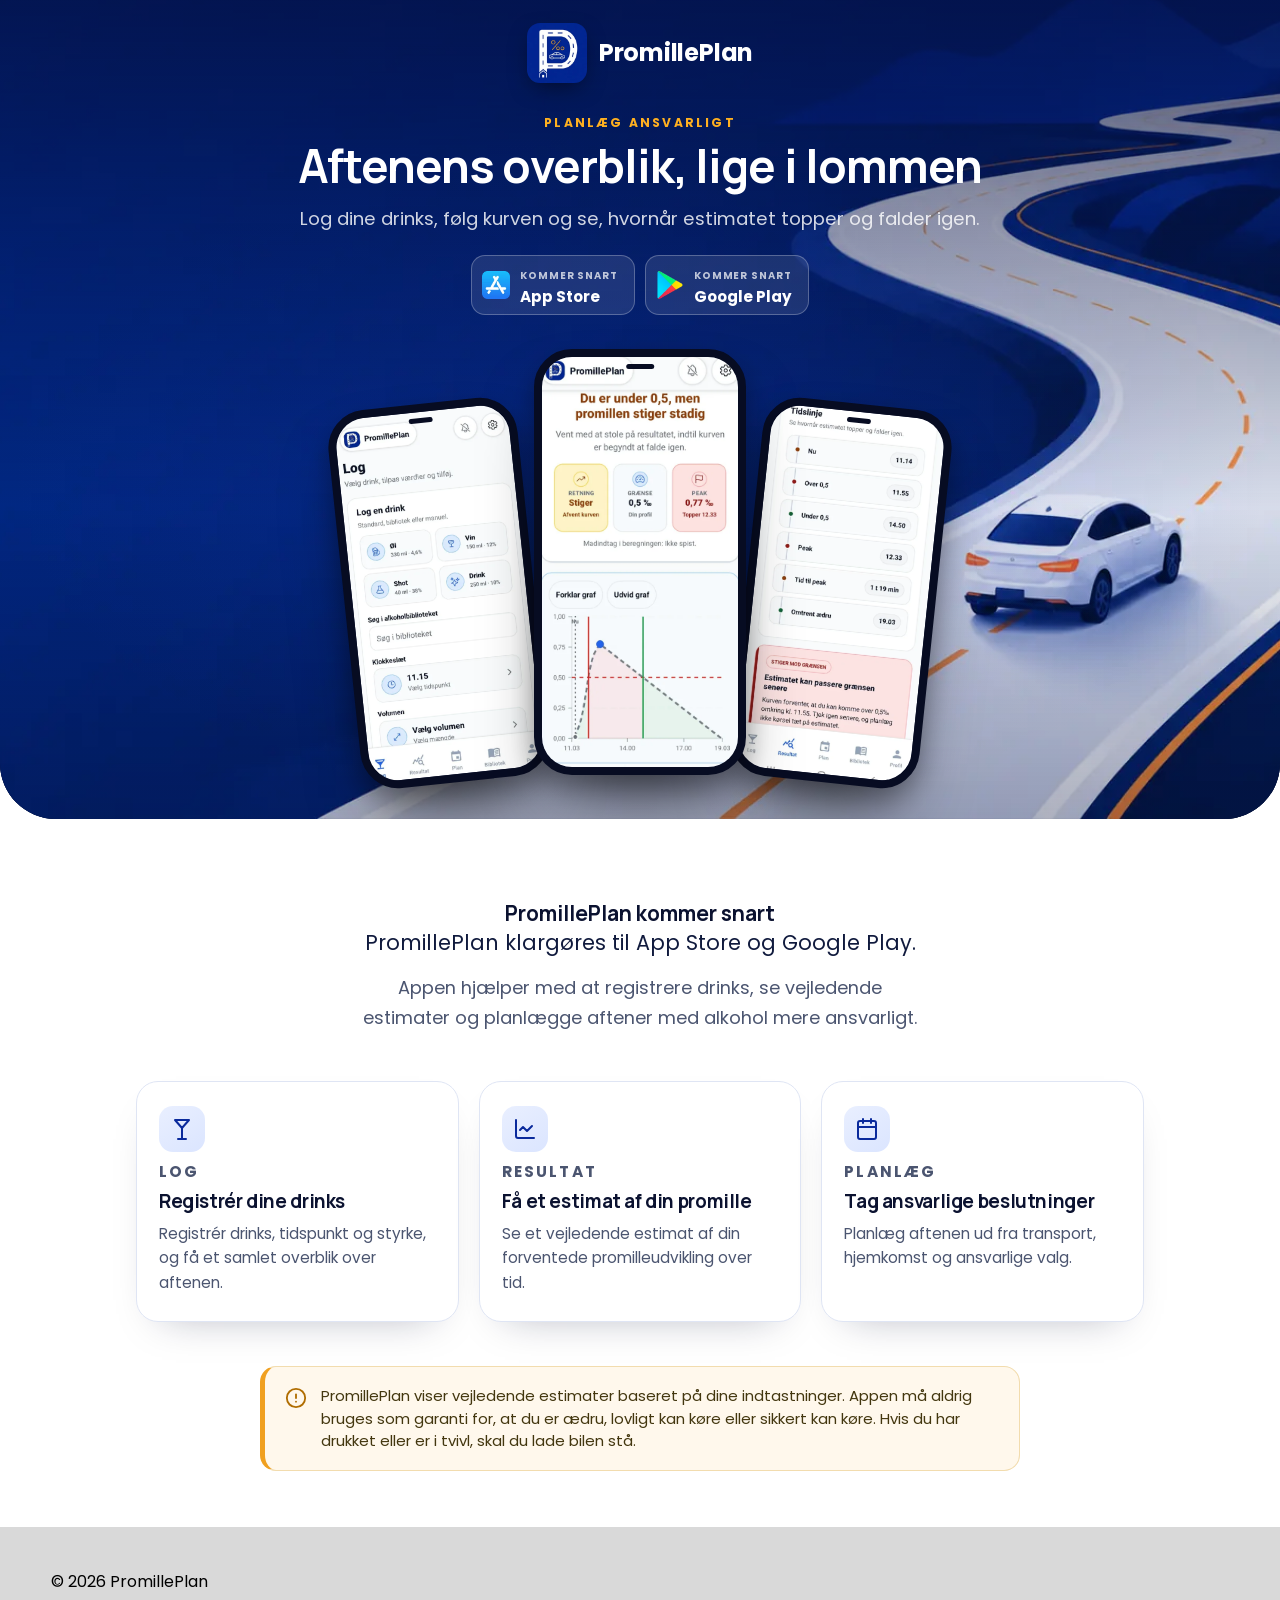
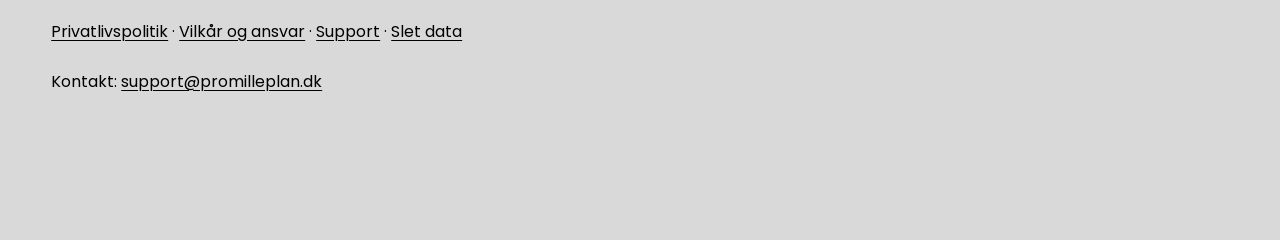
==== commit f13be05a: "Forside: vis hele telefonerne med luft under - telefonerne skæres ikke længere af i bunden; hero har" ====
--- a/forside/index.html
+++ b/forside/index.html
@@ -1227,7 +1227,7 @@
 .pp-home :where(ul){list-style:none}
 
 /* ---------- HERO ---------- */
-.pp-hero{position:relative;isolation:isolate;overflow:hidden;color:#fff;text-align:center;background:#061033;border-radius:0 0 clamp(24px,5vw,56px) clamp(24px,5vw,56px);padding:clamp(22px,4vw,44px) 16px 0}
+.pp-hero{position:relative;isolation:isolate;overflow:hidden;color:#fff;text-align:center;background:#061033;border-radius:0 0 clamp(24px,5vw,56px) clamp(24px,5vw,56px);padding:clamp(22px,3.4vw,36px) 16px clamp(34px,5vw,56px)}
 .pp-hero__bg{position:absolute;inset:0;z-index:-2;background:#061033 url("../media/hero-vej.webp") 84% 60%/cover no-repeat}
 .pp-hero::before{content:"";position:absolute;inset:0;z-index:-1;background:linear-gradient(180deg,rgba(4,12,56,.72) 0%,rgba(4,12,56,.34) 34%,rgba(4,12,56,.05) 62%,rgba(4,12,56,.32) 100%),radial-gradient(70% 60% at 50% 58%,rgba(20,60,200,.30),rgba(20,60,200,0) 70%)}
 .pp-hero__inner{max-width:1080px;margin:0 auto}
@@ -1250,11 +1250,16 @@
 
 @media (min-width:760px){
   .pp-hero__bg{transform:scale(1.16);transform-origin:0 100%}
-  .pp-phones{--w:clamp(180px,26vw,236px)}
-}
-
-/* telefoner – afskåret i bunden, så de "vokser op" af bunden */
-.pp-phones{--w:clamp(104px,30vw,236px);display:flex;justify-content:center;align-items:flex-start;gap:clamp(4px,1.6vw,26px);margin:clamp(26px,4.5vw,44px) auto calc(var(--w) * -.62)}
+  .pp-phones{--w:clamp(150px,12.2vw,176px);gap:clamp(14px,1.6vw,26px);margin-top:clamp(20px,2vw,24px)}
+  .pp-hero{padding-top:clamp(18px,1.8vw,24px);padding-bottom:clamp(26px,2.8vw,40px)}
+  .pp-hero h1{max-width:26ch;font-size:clamp(2.3rem,3.6vw,3.1rem)}
+  .pp-lede{max-width:62ch}
+  .pp-eyebrow{margin-top:clamp(16px,2vw,24px)}
+  .pp-soon{margin-top:clamp(16px,2vw,22px)}
+}
+
+/* telefoner – vist helt, med luft under */
+.pp-phones{--w:clamp(92px,27.5vw,190px);display:flex;justify-content:center;align-items:flex-start;gap:calc(var(--w) * -.1);margin:clamp(24px,3.6vw,34px) auto 0}
 .pp-phone{flex:0 0 auto;width:var(--w)}
 .pp-screen{position:relative;aspect-ratio:1/2;overflow:hidden;background:var(--pp-navy);border:clamp(3px,.9vw,8px) solid #070c22;border-radius:clamp(16px,4.8vw,38px);box-shadow:0 40px 70px -24px rgba(0,0,0,.65),0 12px 26px rgba(0,0,0,.28),inset 0 0 0 1px rgba(255,255,255,.14);transition:transform .5s cubic-bezier(.2,.7,.2,1)}
 .pp-screen::after{content:"";position:absolute;top:1.6%;left:50%;width:14%;height:1.3%;transform:translateX(-50%);border-radius:99px;background:#070c22}
